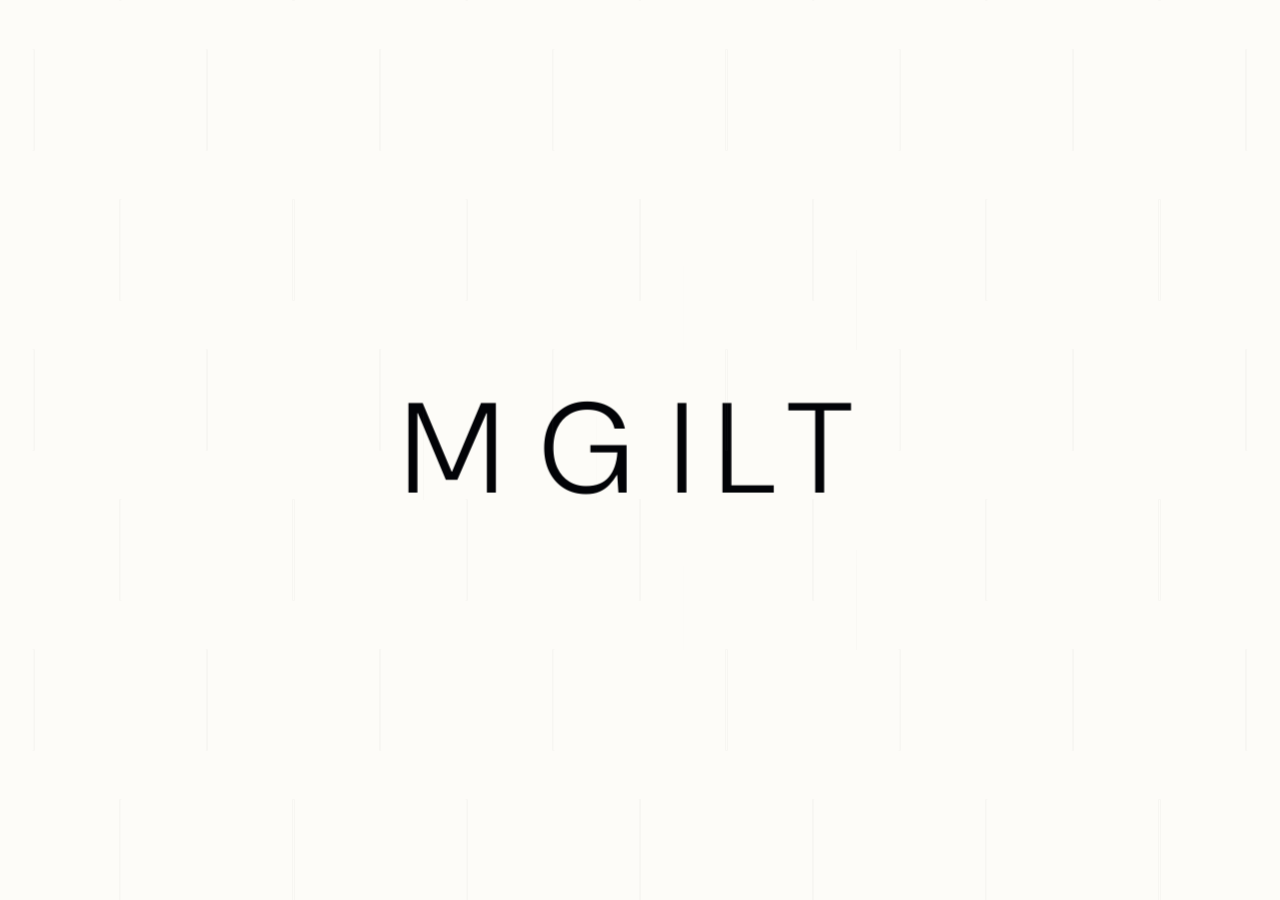
==== index.html @ 0660084d "initial commit" ====
<!DOCTYPE html>
<html lang="zh-CN">
<head>
<meta charset="UTF-8">
<meta name="viewport" content="width=device-width, initial-scale=1.0">
<title>MGILT 麦吉蓝图 — 模块化生态空间</title>
<link rel="preconnect" href="https://fonts.googleapis.com">
<link href="https://fonts.googleapis.com/css2?family=DM+Sans:ital,opsz,wght@0,9..40,300;0,9..40,400;0,9..40,500;1,9..40,300&family=Noto+Sans+SC:wght@300;400;500&family=Playfair+Display:ital,wght@0,400;0,500;1,400&family=JetBrains+Mono:wght@300;400&display=swap" rel="stylesheet">
<script src="js/gsap.min.js"></script>
<script src="js/ScrollTrigger.min.js"></script>
<script type="importmap">
{
  "imports": {
    "three": "https://cdn.jsdelivr.net/npm/three@0.170.0/build/three.module.js",
    "three/addons/": "https://cdn.jsdelivr.net/npm/three@0.170.0/examples/jsm/"
  }
}
</script>
<style>
/* === RESET & VARIABLES === */
*,*::before,*::after{box-sizing:border-box;margin:0;padding:0}
:root{
--black:#0a0a0a;--white:#fafaf8;--sage:#7A9E7E;--sage-light:#e8f0e9;--beige:#BFA27A;--beige-light:#f5f0e8;
--gray-100:#f5f5f3;--gray-200:#e8e8e5;--gray-300:#d1d1cd;--gray-400:#a0a09b;--gray-500:#6b6b66;--gray-600:#3d3d3a;
--font-display:'DM Sans',sans-serif;--font-body:'Noto Sans SC','DM Sans',sans-serif;
--nav-h:64px;--page-pad:clamp(24px,5vw,80px);
--ease-out:cubic-bezier(0.16,1,0.3,1);--ease-in-out:cubic-bezier(0.65,0,0.35,1);
}
html{scroll-behavior:smooth;font-size:16px;overflow-x:hidden}
body{font-family:var(--font-body);font-weight:400;color:var(--black);background:var(--white);line-height:1.6;overflow-x:hidden;-webkit-font-smoothing:antialiased}
a{color:inherit;text-decoration:none}
button{font-family:inherit;cursor:pointer;border:none;background:none}
img{max-width:100%;display:block}
ul{list-style:none}
input,select,textarea{font-family:inherit;font-size:inherit}

/* === UTILITY === */
.container{max-width:1320px;margin:0 auto;padding:0 var(--page-pad)}
.sr-only{position:absolute;width:1px;height:1px;overflow:hidden;clip:rect(0,0,0,0)}

/* === NAVIGATION === */
.nav{position:fixed;top:0;left:0;right:0;height:var(--nav-h);background:rgba(250,250,248,.92);backdrop-filter:blur(20px);-webkit-backdrop-filter:blur(20px);z-index:1000;border-bottom:1px solid rgba(0,0,0,.06);transition:transform .4s var(--ease-out)}
.nav.hidden{transform:translateY(-100%)}
.nav-inner{max-width:1440px;margin:0 auto;padding:0 var(--page-pad);display:flex;align-items:center;justify-content:space-between;height:100%}
.nav-logo{font-family:var(--font-display);font-weight:500;font-size:20px;letter-spacing:3px;cursor:pointer;display:flex;align-items:center;gap:8px}
.nav-logo .dot{width:8px;height:8px;background:var(--sage);clip-path:polygon(50% 0%,100% 25%,100% 75%,50% 100%,0% 75%,0% 25%)}
.nav-links{display:flex;gap:32px;align-items:center}
.nav-links a{font-size:13px;font-weight:400;letter-spacing:.5px;position:relative;padding:4px 0;transition:color .3s}
.nav-links a::after{content:'';position:absolute;bottom:0;left:0;width:0;height:1px;background:var(--black);transition:width .3s var(--ease-out)}
.nav-links a:hover::after,.nav-links a.active::after{width:100%}
.nav-right{display:flex;align-items:center;gap:20px}
.nav-right a{font-size:13px;letter-spacing:.3px}
.nav-cta{font-size:12px!important;padding:8px 20px;border:1px solid var(--black);letter-spacing:1px;transition:all .3s}
.nav-cta:hover{background:var(--black);color:var(--white)}
.nav-icon-btn{background:none;border:none;cursor:pointer;padding:8px;color:var(--black);transition:color .3s;display:flex;align-items:center;justify-content:center}
.nav-icon-btn:hover{color:var(--sage)}
.user-dropdown{position:relative}
.user-dropdown-menu{display:none;position:absolute;top:100%;right:0;background:var(--white);border:1px solid var(--gray-200);min-width:160px;z-index:100;margin-top:4px;box-shadow:0 4px 12px rgba(0,0,0,.1)}
.user-dropdown-menu.show{display:block}
.user-dropdown-menu a{display:block;padding:10px 16px;font-size:13px;color:var(--black);transition:background .2s}
.user-dropdown-menu a:hover{background:var(--gray-100)}
.user-icon-btn{padding:6px!important;border-radius:50%;background:var(--gray-100)}
.user-icon-btn:hover{background:var(--sage);color:var(--white)!important}
.nav-partner{color:var(--sage)!important;font-weight:500!important}
.nav-partner:hover{color:var(--black)!important}
.mobile-toggle{display:none;flex-direction:column;gap:5px;width:24px;cursor:pointer}
.mobile-toggle span{display:block;height:1.5px;background:var(--black);transition:all .3s}
.mobile-menu{display:none;position:fixed;inset:0;top:var(--nav-h);background:var(--white);z-index:999;padding:40px var(--page-pad);flex-direction:column;gap:24px}
.mobile-menu.open{display:flex}
.mobile-menu a{font-size:24px;font-weight:300;font-family:var(--font-display)}

/* === PAGE SYSTEM === */
.page{display:none;min-height:100vh;opacity:0;transition:opacity .5s var(--ease-out)}
.page.active{display:block;opacity:1}
.page-hero{padding-top:calc(var(--nav-h) + 80px);padding-bottom:80px}

/* === BUTTONS === */
.btn{display:inline-flex;align-items:center;gap:8px;font-size:13px;letter-spacing:1.5px;font-weight:400;padding:14px 36px;transition:all .4s var(--ease-out);text-transform:uppercase}
.btn-primary{background:var(--black);color:var(--white);border:1px solid var(--black)}
.btn-primary:hover{background:transparent;color:var(--black)}
.btn-outline{border:1px solid var(--black);color:var(--black)}
.btn-outline:hover{background:var(--black);color:var(--white)}
.btn-sage{background:var(--sage);color:var(--white);border:1px solid var(--sage)}
.btn-sage:hover{background:#5f8563}
.btn-sm{padding:10px 24px;font-size:12px}
.btn-arrow::after{content:'→';transition:transform .3s}
.btn-arrow:hover::after{transform:translateX(4px)}

/* === SECTION TITLES === */
.section-label{font-size:11px;letter-spacing:3px;text-transform:uppercase;color:var(--gray-400);margin-bottom:16px;font-family:var(--font-display)}
.section-title{font-family:var(--font-display);font-size:clamp(28px,4vw,48px);font-weight:300;line-height:1.2;margin-bottom:24px;letter-spacing:-0.5px}
.section-subtitle{font-size:15px;color:var(--gray-500);max-width:560px;line-height:1.8;font-weight:300}

/* === FOOTER === */
.footer{background:var(--black);color:var(--white);padding:80px 0 40px}
.footer-grid{display:grid;grid-template-columns:1.5fr 1fr 1fr 1fr;gap:60px;margin-bottom:60px}
.footer-brand{font-family:var(--font-display);font-size:18px;letter-spacing:3px;margin-bottom:16px}
.footer-desc{font-size:13px;color:var(--gray-400);line-height:1.8;max-width:280px}
.footer h4{font-size:11px;letter-spacing:2px;text-transform:uppercase;margin-bottom:20px;color:var(--gray-400)}
.footer a{font-size:13px;color:var(--gray-300);display:block;padding:4px 0;transition:color .3s}
.footer a:hover{color:var(--white)}
.footer-newsletter{margin-top:16px;display:flex;border-bottom:1px solid var(--gray-600)}
.footer-newsletter input{background:none;border:none;color:var(--white);padding:8px 0;flex:1;font-size:13px;outline:none}
.footer-newsletter input::placeholder{color:var(--gray-500)}
.footer-newsletter button{color:var(--gray-400);font-size:13px;transition:color .3s}
.footer-newsletter button:hover{color:var(--white)}
.footer-bottom{border-top:1px solid rgba(255,255,255,.1);padding-top:24px;display:flex;justify-content:space-between;font-size:12px;color:var(--gray-500)}

/* === RESPONSIVE === */
@media(max-width:900px){
.nav-links{display:none}
.mobile-toggle{display:flex}
.footer-grid{grid-template-columns:1fr 1fr;gap:40px}
}
@media(max-width:600px){
.footer-grid{grid-template-columns:1fr}
}

/* === HOME PAGE === */
/* === NEW HERO SECTION === */
:root {
  --color-moss: #4A5D23;
  --color-off-white: #FDFCF8;
  --hex-size: 100px;
  --hex-w: 173px;
  --hex-h: 200px;
}

.home-hero-new {
  position: fixed;
  inset: 0;
  background: var(--color-off-white);
  overflow: hidden;
  cursor: pointer;
}

/* 背景网格 - 透明六边形格子 */
.home-hero-new .hex-bg {
  position: absolute;
  left: 50%;
  top: 50%;
  transform: translate(-50%, -50%);
  pointer-events: none;
  z-index: 1;
  opacity: 0.03;
}

.home-hero-new .hex-bg-cell {
  position: absolute;
  width: var(--hex-w);
  height: var(--hex-h);
  border: 1px solid #3d3d3a;
  clip-path: polygon(50% 0%, 100% 25%, 100% 75%, 50% 100%, 0% 75%, 0% 25%);
}

/* 六边形集群容器 */
.home-hero-new .hex-layer {
  position: absolute;
  inset: 0;
  z-index: 10;
}

/* 单个六边形 */
.home-hero-new .hex {
  position: absolute;
  width: var(--hex-w);
  height: var(--hex-h);
  clip-path: polygon(50% 0%, 100% 25%, 100% 75%, 50% 100%, 0% 75%, 0% 25%);
  overflow: hidden;
  box-shadow: 0 20px 60px rgba(0,0,0,0.2);
  z-index: 10;
  opacity: 0;
  filter: blur(40px);
  transform: translate(-50%, -50%) scale(1.5);
  transition: all 2.4s cubic-bezier(0.22, 1, 0.36, 1);
}

.home-hero-new .hex.agg {
  opacity: 1;
  filter: blur(0);
  transform: translate(-50%, -50%) scale(1);
}

.home-hero-new .hex img {
  width: 100%;
  height: 100%;
  object-fit: cover;
  filter: grayscale(10%);
}

/* 光扫效果 */
.home-hero-new .hex::after {
  content: "";
  position: absolute;
  inset: 0;
  background: linear-gradient(105deg, transparent 40%, rgba(255,255,255,0.3) 50%, transparent 60%);
  transform: translateX(-200%);
}

.home-hero-new .hex.agg::after {
  transform: translateX(200%);
  transition: transform 1.8s ease 0.5s;
}

.home-hero-new .hex .hborder {
  position: absolute;
  inset: 0;
  clip-path: polygon(50% 0%, 100% 25%, 100% 75%, 50% 100%, 0% 75%, 0% 25%);
  border: 1px solid rgba(255,255,255,0.1);
  pointer-events: none;
}

/* Logo */
.home-hero-new .hero-logo {
  position: absolute;
  left: 50%;
  top: 50%;
  transform: translate(-50%, -50%) scale(0.9);
  z-index: 20;
  display: flex;
  align-items: center;
  justify-content: center;
  mix-blend-mode: difference;
  opacity: 0;
  transition: all 1.5s cubic-bezier(0.22, 1, 0.36, 1);
  pointer-events: none;
}

.home-hero-new .hero-logo.vis {
  opacity: 1;
  transform: translate(-50%, -50%) scale(1);
}

.home-hero-new .hero-logo h1 {
  font-family: var(--font-display);
  font-size: clamp(56px, 10vw, 144px);
  font-weight: 300;
  letter-spacing: 0.2em;
  color: white;
  display: flex;
  align-items: center;
}

.home-hero-new .hero-logo h1 {
  font-family: var(--font-display);
  font-size: clamp(56px, 10vw, 144px);
  font-weight: 300;
  letter-spacing: 0.2em;
  color: white;
  display: flex;
  align-items: center;
}

/* 正常内容 */
.home-hero-new .hero-content {
  position: absolute;
  left: 50%;
  top: 50%;
  transform: translate(-50%, -50%);
  z-index: 20;
  display: flex;
  flex-direction: column;
  align-items: center;
  text-align: center;
  opacity: 0;
  pointer-events: none;
  transition: opacity 1.5s ease 0.5s;
}

.home-hero-new .hero-content.vis {
  opacity: 1;
  pointer-events: auto;
}

.home-hero-new .hero-content .label {
  font-size: 10px;
  letter-spacing: 0.8em;
  text-transform: uppercase;
  color: #a0a09b;
  margin-bottom: 24px;
  font-weight: 300;
}

.home-hero-new .hero-content .title {
  font-family: var(--font-display);
  font-size: clamp(56px, 10vw, 144px);
  font-weight: 300;
  letter-spacing: 0.2em;
  color: #0a0a0a;
  margin-bottom: 32px;
}

.home-hero-new .hero-content .title span {
  color: var(--color-moss);
  opacity: 0.5;
}

.home-hero-new .hero-content .tagline {
  font-size: 14px;
  letter-spacing: 0.4em;
  color: #a0a09b;
  margin-bottom: 48px;
  font-weight: 300;
}

.home-hero-new .hero-content .btns {
  display: flex;
  gap: 24px;
}

.home-hero-new .hero-content .btn {
  padding: 16px 40px;
  font-size: 11px;
  letter-spacing: 0.3em;
  text-transform: uppercase;
  display: flex;
  align-items: center;
  gap: 12px;
  transition: all 0.3s;
}

.home-hero-new .hero-content .btn-pri {
  background: #0a0a0a;
  color: #fafaf8;
}

.home-hero-new .hero-content .btn-pri:hover {
  background: #333;
}

.home-hero-new .hero-content .btn-out {
  border: 1px solid #d1d1cd;
  color: #0a0a0a;
}

.home-hero-new .hero-content .btn-out:hover {
  background: rgba(0,0,0,0.04);
}

.home-hero-new .hero-content .btn svg {
  width: 12px;
  height: 12px;
}

/* 左下角 */
.home-hero-new .edit-l {
  position: fixed;
  left: 48px;
  bottom: 48px;
  z-index: 30;
  opacity: 0;
  transition: opacity 1s ease 0.8s;
  display: flex;
  flex-direction: column;
  gap: 16px;
}

.home-hero-new .edit-l.vis { opacity: 1; }

.home-hero-new .edit-l span {
  font-size: 8px;
  letter-spacing: 0.5em;
  text-transform: uppercase;
  color: #d1d1cd;
  font-weight: 200;
}

/* 右下角 */
.home-hero-new .edit-r {
  position: fixed;
  right: 48px;
  bottom: 48px;
  z-index: 30;
  opacity: 0;
  transition: opacity 1s ease 0.8s;
  display: flex;
  align-items: center;
  gap: 24px;
  rotate: 90deg;
  transform-origin: right center;
  translate: 0 -100%;
}

.home-hero-new .edit-r.vis { opacity: 1; }

.home-hero-new .edit-r span {
  font-size: 8px;
  letter-spacing: 0.6em;
  text-transform: uppercase;
  color: #d1d1cd;
  font-weight: 200;
}

.home-hero-new .edit-r .ln {
  width: 80px;
  height: 1px;
  background: #e8e8e5;
}

/* 顶部导航 */
.home-hero-new .hero-nav {
  position: fixed;
  top: 0;
  left: 0;
  right: 0;
  padding: 32px 48px;
  display: flex;
  justify-content: space-between;
  align-items: center;
  z-index: 100;
  opacity: 0;
  transform: translateY(-20px);
  transition: opacity 1s ease, transform 1s ease;
  pointer-events: none;
}

.home-hero-new .hero-nav.vis {
  opacity: 1;
  transform: translateY(0);
  pointer-events: auto;
}

.home-hero-new .hero-nav .brand {
  display: flex;
  align-items: center;
  gap: 8px;
}

.home-hero-new .hero-nav .brand .dot {
  width: 9px;
  height: 9px;
  background: rgba(74,93,35,0.6);
  clip-path: polygon(50% 0%, 100% 25%, 100% 75%, 50% 100%, 0% 75%, 0% 25%);
}

.home-hero-new .hero-nav .brand span {
  font-family: var(--font-display);
  font-size: 18px;
  letter-spacing: 0.4em;
  color: #3d3d3a;
  font-weight: 300;
}

.home-hero-new .hero-nav .links {
  display: flex;
  gap: 32px;
}

.home-hero-new .hero-nav .links a {
  font-size: 11px;
  letter-spacing: 0.2em;
  color: #a0a09b;
  padding-bottom: 4px;
  border-bottom: 1px solid transparent;
  transition: all 0.3s;
}

.home-hero-new .hero-nav .links a:first-child {
  color: #3d3d3a;
  border-bottom-color: #3d3d3a;
}

.home-hero-new .hero-nav .links a:hover {
  color: var(--color-moss);
}

.home-hero-new .hero-nav .icons {
  display: flex;
  gap: 32px;
}

.home-hero-new .hero-nav .icons svg {
  width: 20px;
  height: 20px;
  color: #a0a09b;
  cursor: pointer;
  transition: color 0.3s;
}

.home-hero-new .hero-nav .icons svg:hover {
  color: #3d3d3a;
}

.home-philosophy{padding:120px 0;background:var(--white)}
.home-philosophy-grid{display:grid;grid-template-columns:repeat(3,1fr);gap:48px;margin-top:64px}
.phil-card{padding:48px 36px;border:1px solid var(--gray-200);transition:all .5s var(--ease-out)}
.phil-card:hover{border-color:var(--sage);background:var(--sage-light)}
.phil-icon{width:48px;height:48px;margin-bottom:24px;display:flex;align-items:center;justify-content:center}
.phil-icon svg{width:32px;height:32px;stroke:var(--sage);fill:none;stroke-width:1.5}
.phil-card h3{font-family:var(--font-display);font-size:18px;font-weight:400;margin-bottom:8px;letter-spacing:.5px}
.phil-card .en{font-size:11px;letter-spacing:2px;color:var(--gray-400);text-transform:uppercase;margin-bottom:16px;font-family:var(--font-display)}
.phil-card p{font-size:14px;color:var(--gray-500);line-height:1.8}

.home-showcase{padding:120px 0;background:var(--gray-100)}
.home-showcase-visual{margin-top:64px;height:clamp(300px,50vw,560px);background:linear-gradient(135deg,var(--sage-light),var(--beige-light));display:flex;align-items:center;justify-content:center;position:relative;overflow:hidden}
.hex-pattern-showcase{display:flex;flex-wrap:wrap;gap:4px;transform:rotate(-5deg) scale(1.2);opacity:.5}
.hex-sm{width:60px;height:52px;clip-path:polygon(50% 0%,100% 25%,100% 75%,50% 100%,0% 75%,0% 25%)}

.home-quote{padding:120px 0;text-align:center}
.home-quote blockquote{font-family:var(--font-display);font-size:clamp(20px,3.5vw,36px);font-weight:300;line-height:1.6;max-width:700px;margin:0 auto;letter-spacing:.5px;color:var(--gray-600)}
.home-quote .quote-line{width:48px;height:1px;background:var(--sage);margin:24px auto 0}

.home-partners{padding:80px 0;border-top:1px solid var(--gray-200)}
.partners-row{display:flex;justify-content:center;align-items:center;gap:clamp(32px,6vw,80px);margin-top:48px;flex-wrap:wrap}
.partner-logo{font-family:var(--font-display);font-size:18px;letter-spacing:3px;color:var(--gray-300);font-weight:300}

/* === SYSTEM PAGE === */
.system-hero{padding:calc(var(--nav-h) + 100px) 0 80px;text-align:center}
.system-steps{padding:80px 0;background:var(--gray-100)}
.steps-grid{display:grid;grid-template-columns:repeat(4,1fr);gap:32px;margin-top:64px}
.step-card{text-align:center;padding:40px 24px}
.step-num{font-family:var(--font-display);font-size:48px;font-weight:300;color:var(--sage);margin-bottom:16px}
.step-card h3{font-size:16px;font-weight:400;margin-bottom:12px}
.step-card p{font-size:13px;color:var(--gray-500);line-height:1.7}
.step-arrow{display:flex;align-items:center;justify-content:center;color:var(--gray-300);font-size:24px;padding-top:40px}

.system-specs{padding:100px 0}
.specs-grid{display:grid;grid-template-columns:repeat(3,1fr);gap:24px;margin-top:64px}
.spec-item{padding:32px;background:var(--gray-100);border-left:3px solid var(--sage)}
.spec-item h4{font-size:13px;letter-spacing:1px;margin-bottom:8px;font-family:var(--font-display)}
.spec-item p{font-size:14px;color:var(--gray-500)}

.system-compare{padding:100px 0;background:var(--gray-100)}
.compare-table{margin-top:64px;width:100%;border-collapse:collapse;font-size:14px}
.compare-table th{text-align:left;padding:16px 24px;font-weight:400;font-size:12px;letter-spacing:1px;text-transform:uppercase;color:var(--gray-400);border-bottom:2px solid var(--gray-300);font-family:var(--font-display)}
.compare-table td{padding:16px 24px;border-bottom:1px solid var(--gray-200)}
.compare-table tr td:last-child{color:var(--sage);font-weight:500}

.system-hex-diagram{padding:100px 0;text-align:center}
.hex-grid-demo{display:flex;flex-wrap:wrap;justify-content:center;gap:6px;margin-top:64px;max-width:600px;margin-left:auto;margin-right:auto}
.hex-demo-cell{width:80px;height:70px;clip-path:polygon(50% 0%,100% 25%,100% 75%,50% 100%,0% 75%,0% 25%);background:var(--sage-light);display:flex;align-items:center;justify-content:center;font-family:var(--font-display);font-size:14px;color:var(--sage);transition:all .3s}
.hex-demo-cell:hover{background:var(--sage);color:var(--white)}

/* === MODULES PAGE === */
.modules-hero{padding:calc(var(--nav-h) + 100px) 0 60px;text-align:center}
.modules-grid{padding:40px 0 100px}
.mod-cards{display:grid;grid-template-columns:repeat(3,1fr);gap:32px}
.mod-card{border:1px solid var(--gray-200);padding:48px 36px;position:relative;overflow:hidden;transition:all .5s var(--ease-out)}
.mod-card:hover{transform:translateY(-4px);box-shadow:0 20px 60px rgba(0,0,0,.06)}
.mod-hex-icon{width:64px;height:56px;clip-path:polygon(50% 0%,100% 25%,100% 75%,50% 100%,0% 75%,0% 25%);margin-bottom:24px;display:flex;align-items:center;justify-content:center;font-family:var(--font-display);font-size:18px;font-weight:500;color:var(--white)}
.mod-card h3{font-family:var(--font-display);font-size:20px;font-weight:400;margin-bottom:4px}
.mod-card .mod-en{font-size:11px;letter-spacing:1.5px;color:var(--gray-400);text-transform:uppercase;margin-bottom:16px;font-family:var(--font-display)}
.mod-card p{font-size:14px;color:var(--gray-500);line-height:1.8;margin-bottom:20px}
.mod-specs{display:flex;gap:16px;flex-wrap:wrap}
.mod-spec-tag{font-size:11px;padding:4px 12px;background:var(--gray-100);color:var(--gray-500);letter-spacing:.5px}

.modules-combo{padding:80px 0;background:var(--gray-100)}
.combo-examples{display:grid;grid-template-columns:repeat(3,1fr);gap:32px;margin-top:48px}
.combo-card{background:var(--white);padding:32px;text-align:center}
.combo-hexes{display:flex;justify-content:center;gap:4px;margin-bottom:16px;flex-wrap:wrap}
.combo-hex{width:40px;height:35px;clip-path:polygon(50% 0%,100% 25%,100% 75%,50% 100%,0% 75%,0% 25%)}
.combo-card h4{font-size:14px;font-weight:400;margin-bottom:8px;font-family:var(--font-display)}
.combo-card p{font-size:13px;color:var(--gray-500)}

/* === EDITOR PAGE === */
.editor-page{padding-top:var(--nav-h);height:100vh;display:flex;flex-direction:column}
.editor-toolbar{display:flex;align-items:center;justify-content:space-between;padding:12px 24px;border-bottom:1px solid var(--gray-200);background:var(--white)}
.editor-toolbar-left{display:flex;gap:8px}
.editor-toolbar-left button{padding:8px 16px;font-size:12px;letter-spacing:.5px;border:1px solid var(--gray-200);background:var(--white);transition:all .3s}
.editor-toolbar-left button:hover{border-color:var(--black);background:var(--gray-100)}
.tool-btn.active{background:var(--sage)!important;color:var(--white)!important;border-color:var(--sage)!important}
.toolbar-dropdown{position:relative;display:inline-block}
.toolbar-dropdown button{padding:8px 16px;font-size:12px;letter-spacing:.5px;border:1px solid var(--gray-200);background:var(--white);transition:all .3s;cursor:pointer}
.dropdown-menu{display:none;position:absolute;top:100%;left:0;background:var(--white);border:1px solid var(--gray-200);min-width:160px;z-index:100;margin-top:4px;box-shadow:0 4px 12px rgba(0,0,0,.1)}
.dropdown-menu.show{display:block}
.dropdown-item{padding:10px 16px;font-size:12px;cursor:pointer;transition:background .2s}
.dropdown-item:hover{background:var(--gray-100)}
.preview-hint{font-size:11px;color:var(--sage);padding:4px 12px;background:var(--sage-light);border-radius:12px;margin-left:8px;font-weight:500}
.editor-toolbar-title{font-family:var(--font-display);font-size:14px;letter-spacing:1px}
.editor-body{display:flex;flex:1;overflow:hidden}
.editor-sidebar{width:220px;border-right:1px solid var(--gray-200);padding:24px;overflow-y:auto;flex-shrink:0}
.editor-sidebar h3{font-size:11px;letter-spacing:2px;text-transform:uppercase;color:var(--gray-400);margin-bottom:16px;font-family:var(--font-display)}
.module-palette{display:flex;flex-direction:column;gap:8px}
.palette-item{display:flex;align-items:center;gap:12px;padding:10px 12px;border:2px solid transparent;cursor:pointer;transition:all .3s;border-radius:2px}
.palette-item:hover{background:var(--gray-100)}
.palette-item.selected{border-color:var(--black);background:var(--gray-100)}
.palette-hex{width:32px;height:28px;clip-path:polygon(50% 0%,100% 25%,100% 75%,50% 100%,0% 75%,0% 25%);flex-shrink:0}
.palette-info{font-size:12px;font-weight:300;position:relative}
.palette-info span{display:block;font-size:10px;color:var(--gray-400);margin-top:2px}
.pal-badge{position:absolute;top:-8px;right:-8px;background:var(--sage);color:white;font-size:10px;font-weight:700;min-width:16px;height:16px;line-height:16px;text-align:center;border-radius:8px;padding:0 4px;display:none}
.pal-badge.show{display:block}
.editor-canvas{flex:1;background:var(--gray-100);position:relative;overflow:hidden;cursor:crosshair}
.editor-canvas svg{width:100%;height:100%}
.editor-stats{width:240px;border-left:1px solid var(--gray-200);padding:24px;overflow-y:auto;flex-shrink:0}
.editor-stats h3{font-size:11px;letter-spacing:2px;text-transform:uppercase;color:var(--gray-400);margin-bottom:16px;font-family:var(--font-display)}
.stat-row{display:flex;justify-content:space-between;padding:12px 0;border-bottom:1px solid var(--gray-100);font-size:13px}
.stat-row .val{font-family:var(--font-display);font-weight:500}
.stat-section{margin-bottom:24px}
.module-counts{margin-top:12px}
.mod-count-row{display:flex;align-items:center;gap:8px;padding:6px 0;font-size:12px}
.mod-count-dot{width:12px;height:12px;border-radius:50%;flex-shrink:0}
.sustainability-bar{margin-top:16px}
.sus-bar-bg{height:6px;background:var(--gray-200);margin-top:8px;position:relative}
.sus-bar-fill{height:100%;background:var(--sage);transition:width .5s var(--ease-out)}
.sus-label{font-size:12px;color:var(--gray-500)}

/* === LOGIN PAGE === */
.login-page{min-height:100vh;display:flex;align-items:center;justify-content:center;padding-top:var(--nav-h);background:var(--gray-100)}
.login-card{background:var(--white);width:100%;max-width:440px;padding:56px 48px;box-shadow:0 2px 40px rgba(0,0,0,.04)}
.login-card .logo{font-family:var(--font-display);font-size:24px;letter-spacing:3px;text-align:center;margin-bottom:8px}
.login-card .logo-sub{text-align:center;font-size:12px;color:var(--gray-400);margin-bottom:40px;letter-spacing:1px}
.login-tabs{display:flex;margin-bottom:32px;border-bottom:1px solid var(--gray-200)}
.login-tab{flex:1;text-align:center;padding:12px;font-size:13px;letter-spacing:1px;cursor:pointer;border-bottom:2px solid transparent;transition:all .3s;color:var(--gray-400)}
.login-tab.active{color:var(--black);border-color:var(--black)}
.form-group{margin-bottom:20px}
.form-group label{display:block;font-size:12px;letter-spacing:.5px;color:var(--gray-500);margin-bottom:8px}
.form-group input,.form-group select{width:100%;padding:12px 16px;border:1px solid var(--gray-200);background:var(--white);font-size:14px;transition:border-color .3s;outline:none}
.form-group input:focus,.form-group select:focus{border-color:var(--black)}
.form-row{display:flex;gap:16px}
.form-row .form-group{flex:1}
.form-check{display:flex;align-items:center;gap:8px;font-size:13px;color:var(--gray-500)}
.form-check input{width:auto}
.form-bottom{display:flex;justify-content:space-between;align-items:center;margin-bottom:24px}
.form-link{font-size:12px;color:var(--sage);cursor:pointer}
.login-form .btn{width:100%;justify-content:center;margin-bottom:24px}
.social-divider{text-align:center;font-size:12px;color:var(--gray-400);margin-bottom:20px;position:relative}
.social-divider::before,.social-divider::after{content:'';position:absolute;top:50%;width:calc(50% - 40px);height:1px;background:var(--gray-200)}
.social-divider::before{left:0}
.social-divider::after{right:0}
.social-btns{display:flex;gap:12px}
.social-btn{flex:1;padding:12px;border:1px solid var(--gray-200);text-align:center;font-size:13px;transition:all .3s;cursor:pointer}
.social-btn:hover{border-color:var(--black)}
.login-form{transition:opacity .3s}
.login-form.hidden{display:none}
.form-group{position:relative}
.form-group input.error,.form-group select.error{border-color:#e53935}
.form-error{color:#e53935;font-size:11px;margin-top:4px;display:block;min-height:16px}
.form-group input.error~.form-error{color:#e53935}
.form-group-password{position:relative}
.password-toggle{position:absolute;right:12px;top:36px;background:none;border:none;cursor:pointer;padding:4px;opacity:.5;transition:opacity .3s}
.password-toggle:hover{opacity:1}
.password-toggle svg{width:20px;height:20px;fill:var(--gray-400)}
.password-strength{margin-top:8px;display:none}
.password-strength.show{display:block}
.strength-bar{height:4px;background:var(--gray-200);border-radius:2px;overflow:hidden}
.strength-fill{height:100%;transition:all .3s;width:0}
.strength-text{font-size:11px;color:var(--gray-400);margin-top:4px;display:block}
.strength-fill.weak{width:33%;background:#e53935}
.strength-fill.medium{width:66%;background:#ff9800}
.strength-fill.strong{width:100%;background:#4caf50}
.strength-fill.weak+.strength-text{color:#e53935}
.strength-fill.medium+.strength-text{color:#ff9800}
.strength-fill.strong+.strength-text{color:#4caf50}
.required{color:#e53935}
.btn{position:relative;overflow:hidden}
.btn-loading{display:flex;align-items:center;justify-content:center;gap:8px}
.spinner{width:16px;height:16px;border:2px solid rgba(255,255,255,.3);border-top-color:#fff;border-radius:50%}
@keyframes spin{to{transform:rotate(360deg)}}
.spinner{animation:spin .8s linear infinite}
.modal-overlay{position:fixed;inset:0;background:rgba(0,0,0,.5);display:none;align-items:center;justify-content:center;z-index:2000;backdrop-filter:blur(4px)}
.modal-overlay.show{display:flex}
.search-content{background:var(--white);border-radius:16px;padding:24px;width:90%;max-width:600px;max-height:80vh;overflow:hidden;display:flex;flex-direction:column}
.search-header{display:flex;align-items:center;gap:12px;border-bottom:1px solid var(--gray-200);padding-bottom:16px;margin-bottom:16px}
.search-header input{flex:1;border:none;outline:none;font-size:16px;background:transparent}
.search-results{flex:1;overflow-y:auto}
.search-hint{color:var(--gray-400);font-size:13px;text-align:center;padding:24px}
.search-item{padding:12px 16px;border-radius:8px;cursor:pointer;transition:background .2s;margin-bottom:4px}
.search-item:hover{background:var(--gray-100)}
.search-item-title{font-weight:500;color:var(--black);margin-bottom:4px}
.search-item-desc{font-size:12px;color:var(--gray-500);display:-webkit-box;-webkit-line-clamp:2;-webkit-box-orient:vertical;overflow:hidden}
.search-item-section{font-size:11px;color:var(--sage);text-transform:uppercase;letter-spacing:1px;margin-bottom:6px}
.modal-content{background:var(--white);padding:40px;max-width:400px;width:90%;position:relative;animation:modalIn .3s ease}
@keyframes modalIn{from{opacity:0;transform:translateY(-20px)}to{opacity:1;transform:translateY(0)}}
.modal-close{position:absolute;top:12px;right:12px;background:none;border:none;font-size:24px;cursor:pointer;color:var(--gray-400);transition:color .3s}
.modal-close:hover{color:var(--black)}
.modal-header{text-align:center;margin-bottom:24px}
.modal-header h3{font-family:var(--font-display);font-weight:400;font-size:20px;margin-bottom:8px}
.modal-header p{font-size:13px;color:var(--gray-400)}
.modal-success{text-align:center}
.success-icon{width:64px;height:64px;background:var(--sage-light);border-radius:50%;display:flex;align-items:center;justify-content:center;margin:0 auto 20px}
.success-icon svg{width:32px;height:32px;fill:var(--sage)}
.toast-container{position:fixed;top:80px;right:20px;z-index:3000;display:flex;flex-direction:column;gap:8px}
.toast{background:var(--white);padding:14px 20px;border-radius:8px;box-shadow:0 4px 20px rgba(0,0,0,.1);display:flex;align-items:center;gap:12px;animation:toastIn .3s ease;min-width:280px}
@keyframes toastIn{from{opacity:0;transform:translateX(100%)}to{opacity:1;transform:translateX(0)}}
.toast.toast-out{animation:toastOut .3s ease forwards}
@keyframes toastOut{to{opacity:0;transform:translateX(100%)}}
.toast-icon{width:24px;height:24px;border-radius:50%;display:flex;align-items:center;justify-content:center;flex-shrink:0}
.toast-icon svg{width:14px;height:14px;fill:#fff}
.toast.success .toast-icon{background:#4caf50}
.toast.error .toast-icon{background:#e53935}
.toast.info .toast-icon{background:#2196f3}
.toast.warning .toast-icon{background:#ff9800}
.toast-message{font-size:14px;color:var(--black)}
.user-dropdown{position:relative}
.user-dropdown-btn{display:flex;align-items:center;gap:8px;background:none;border:none;cursor:pointer;padding:6px 12px;border-radius:20px;transition:background .3s}
.user-dropdown-btn:hover{background:var(--gray-100)}
.user-avatar{width:28px;height:28px;border-radius:50%;background:var(--sage-light);display:flex;align-items:center;justify-content:center;font-family:var(--font-display);color:var(--sage);font-size:12px}
.user-dropdown-btn svg{fill:var(--gray-400)}
.user-dropdown-menu{position:absolute;top:100%;right:0;background:var(--white);min-width:160px;box-shadow:0 4px 20px rgba(0,0,0,.1);border-radius:8px;overflow:hidden;display:none;z-index:1001}
.user-dropdown-menu.show{display:block}
.user-dropdown-menu a{display:block;padding:12px 16px;font-size:13px;color:var(--gray-600);transition:all .3s}
.user-dropdown-menu a:hover{background:var(--gray-100);color:var(--black)}

/* === DASHBOARD PAGE === */
.dash-layout{display:flex;min-height:100vh;padding-top:var(--nav-h)}
.dash-sidebar{width:240px;background:var(--white);border-right:1px solid var(--gray-200);padding:32px 0;flex-shrink:0}
.dash-user{padding:0 24px 24px;border-bottom:1px solid var(--gray-200);margin-bottom:16px}
.dash-avatar{width:48px;height:48px;border-radius:50%;background:var(--sage-light);display:flex;align-items:center;justify-content:center;font-family:var(--font-display);color:var(--sage);font-size:18px;margin-bottom:12px;overflow:hidden}
.dash-avatar img{width:100%;height:100%;object-fit:cover}
.avatar-edit-wrap{width:80px;height:80px;border-radius:50%;margin:0 auto;cursor:pointer;position:relative;overflow:hidden}
.avatar-preview{width:80px;height:80px;border-radius:50%;object-fit:cover;border:2px solid var(--gray-200)}
.avatar-edit-overlay{position:absolute;inset:0;background:rgba(0,0,0,.5);display:flex;flex-direction:column;align-items:center;justify-content:center;opacity:0;transition:opacity .2s;border-radius:50%}
.avatar-edit-wrap:hover .avatar-edit-overlay{opacity:1}
.avatar-edit-overlay span{color:white;font-size:10px;margin-top:4px}
.dash-user h4{font-size:14px;font-weight:400}
.dash-user span{font-size:12px;color:var(--gray-400)}
.dash-nav a{display:flex;align-items:center;gap:12px;padding:12px 24px;font-size:13px;color:var(--gray-500);transition:all .3s;border-left:3px solid transparent}
.dash-nav a:hover,.dash-nav a.active{color:var(--black);background:var(--gray-100);border-left-color:var(--sage)}
.dash-main{flex:1;background:var(--gray-100);padding:32px}
.dash-stats{display:grid;grid-template-columns:repeat(3,1fr);gap:20px;margin-bottom:32px}
.dash-stat{background:var(--white);padding:24px;text-align:center}
.dash-stat .num{font-family:var(--font-display);font-size:32px;font-weight:300;color:var(--sage)}
.dash-stat .label{font-size:12px;color:var(--gray-400);margin-top:4px;letter-spacing:.5px}
.dash-designs{display:grid;grid-template-columns:repeat(auto-fill,minmax(240px,1fr));gap:20px}
.design-card{background:var(--white);overflow:hidden;transition:all .3s;display:flex;flex-direction:column;position:relative}
.design-card:hover{box-shadow:0 8px 30px rgba(0,0,0,.06)}
.design-load-btn{margin:12px 16px 16px;padding:8px 16px;background:var(--black);color:var(--white);border:none;font-size:12px;letter-spacing:1px;cursor:pointer;transition:background .3s}
.design-load-btn:hover{background:var(--sage)}
.design-delete-btn{position:absolute;top:8px;right:8px;width:24px;height:24px;border-radius:50%;background:rgba(0,0,0,.5);color:white;border:none;font-size:16px;cursor:pointer;display:flex;align-items:center;justify-content:center;opacity:0;transition:opacity .2s}
.design-card:hover .design-delete-btn{opacity:1}
.design-delete-btn:hover{background:rgba(200,50,50,.8)}
.design-thumb{height:160px;background:linear-gradient(135deg,var(--sage-light),var(--beige-light));display:flex;align-items:center;justify-content:center;position:relative}
.design-thumb-hexes{display:flex;gap:2px;flex-wrap:wrap;max-width:120px;justify-content:center}
.design-screenshot{width:100%;height:100%;object-fit:cover}
.design-thumb-hex{width:24px;height:21px;clip-path:polygon(50% 0%,100% 25%,100% 75%,50% 100%,0% 75%,0% 25%)}
.design-info{padding:16px}
.design-info h4{font-size:14px;font-weight:400;margin-bottom:4px}
.design-info span{font-size:12px;color:var(--gray-400)}

/* === DEALER DASHBOARD === */
.dealer-kpis{display:grid;grid-template-columns:repeat(4,1fr);gap:20px;margin-bottom:32px}
.kpi-card{background:var(--white);padding:24px}
.kpi-card .kpi-label{font-size:11px;color:var(--gray-400);letter-spacing:1px;text-transform:uppercase;margin-bottom:8px;font-family:var(--font-display)}
.kpi-card .kpi-val{font-family:var(--font-display);font-size:28px;font-weight:300}
.kpi-card .kpi-change{font-size:12px;margin-top:4px}
.kpi-up{color:var(--sage)}
.kpi-down{color:#c45d5d}
.dealer-chart{background:var(--white);padding:32px;margin-bottom:32px}
.chart-bars{display:flex;align-items:flex-end;gap:12px;height:180px;margin-top:24px}
.chart-bar-wrap{flex:1;display:flex;flex-direction:column;align-items:center;gap:8px}
.chart-bar{width:100%;background:var(--sage);border-radius:2px 2px 0 0;transition:height .5s var(--ease-out)}
.chart-bar-label{font-size:10px;color:var(--gray-400)}
.dealer-table{background:var(--white);padding:32px}
.dealer-table table{width:100%;border-collapse:collapse;font-size:13px}
.dealer-table th{text-align:left;padding:12px 16px;font-weight:400;font-size:11px;letter-spacing:1px;text-transform:uppercase;color:var(--gray-400);border-bottom:2px solid var(--gray-200);font-family:var(--font-display)}
.dealer-table td{padding:12px 16px;border-bottom:1px solid var(--gray-100)}
.status-badge{font-size:11px;padding:3px 10px;border-radius:2px}
.status-active{background:var(--sage-light);color:var(--sage)}
.status-pending{background:var(--beige-light);color:var(--beige)}
.status-done{background:var(--gray-100);color:var(--gray-500)}

/* === CASES PAGE - 新样式（灵感展示） */
:root {
  --cases-bg: #FAFAF8;
  --cases-ink: #1A1A1A;
}
.cases-hero{padding:calc(var(--nav-h) + 100px) 0 60px;text-align:center}
.cases-new-filters{display:flex;justify-content:center;gap:48px;margin:0 auto 80px;flex-wrap:wrap}
.cases-new-filters .filter-btn{background:none;border:none;padding:0;font-size:11px;letter-spacing:.25em;text-transform:uppercase;font-weight:400;cursor:pointer;color:var(--gray-400);transition:color .3s;position:relative}
.cases-new-filters .filter-btn::after{content:'';position:absolute;bottom:-4px;left:0;width:0;height:1px;background:var(--cases-ink);transition:width .3s}
.cases-new-filters .filter-btn:hover{color:var(--cases-ink)}
.cases-new-filters .filter-btn.active{color:var(--cases-ink)}
.cases-new-filters .filter-btn.active::after{width:100%}
.cases-flow{width:100%;padding:0 0 20vh;position:relative}
.case-flow-item{position:relative;display:flex;margin-bottom:15vh;width:100%;overflow:hidden}
.case-flow-inner{display:flex;width:100%}
.case-flow-img-wrap{position:relative;width:75%;aspect-ratio:16/9;overflow:hidden;flex-shrink:0}
.case-flow-item.align-right .case-flow-img-wrap{order:1}
.case-flow-item:not(.align-right) .case-flow-img-wrap{order:0}
.case-flow-img-wrap img{width:100%;height:100%;object-fit:cover;filter:grayscale(100%);transition:filter 1s ease}
.case-flow-img-wrap:hover img{filter:grayscale(0%)}
.case-flow-dots{position:absolute;bottom:32px;left:50%;transform:translateX(-50%);display:flex;gap:8px;z-index:10;opacity:0;transition:opacity .3s}
.case-flow-img-wrap:hover .case-flow-dots{opacity:1}
.case-flow-dot{width:4px;height:4px;border-radius:50%;background:rgba(255,255,255,.4);transition:all .3s}
.case-flow-dot.active{background:#fff;width:16px;border-radius:2px}
.case-flow-info{width:25%;display:flex;flex-direction:column;justify-content:center;padding:0 48px;background:rgba(255,255,255,0.72);backdrop-filter:blur(12px);-webkit-backdrop-filter:blur(12px)}
.case-flow-item.align-right .case-flow-info{order:0;padding-left:48px;padding-right:48px}
.case-flow-item:not(.align-right) .case-flow-info{order:1;padding-left:48px;padding-right:48px}
.case-flow-info>div{display:flex;flex-direction:column;gap:0}
.case-flow-meta{display:flex;flex-direction:column;gap:12px;padding-top:32px;border-top:1px solid rgba(26,26,26,.1);width:100%}
.case-flow-meta-row{display:flex;justify-content:space-between;align-items:baseline;padding:0 2px}
.case-flow-meta-label{font-family:'JetBrains Mono',monospace;font-size:9px;letter-spacing:.2em;text-transform:uppercase;opacity:.3}
.case-flow-meta-value{font-size:11px;letter-spacing:.05em;font-weight:500}
.case-flow-view-btn{display:inline-flex;align-items:center;gap:12px;font-size:10px;letter-spacing:.3em;text-transform:uppercase;font-weight:700;background:none;border:none;cursor:pointer;opacity:.3;transition:opacity .3s;padding:0;margin-top:24px}
.case-flow-view-btn:hover{opacity:1}
.case-flow-view-btn svg{transition:transform .3s}
.case-flow-view-btn:hover svg{transform:translateX(4px)}
.case-flow-item.align-right .case-flow-view-btn:hover svg{transform:translateX(-4px)}
.case-flow-img-btn{position:absolute;top:50%;transform:translateY(-50%);z-index:10;background:rgba(255,255,255,.12);border:1px solid rgba(255,255,255,.2);border-radius:50%;width:48px;height:48px;display:flex;align-items:center;justify-content:center;cursor:pointer;opacity:0;transition:opacity .4s,background .3s}
.case-flow-img-wrap:hover .case-flow-img-btn,
.case-flow-img-btn:hover{opacity:1}
.case-flow-img-btn:hover{background:rgba(255,255,255,.22)}
.case-flow-img-btn svg{stroke:#fff;opacity:.75}
.case-flow-img-btn.left{left:32px}
.case-flow-img-btn.right{right:32px}
.cases-mist{position:fixed;inset:0;pointer-events:none;z-index:0;opacity:.15}
.cases-mist::before{content:'';position:absolute;top:0;left:0;width:100%;height:100%;background:linear-gradient(to bottom,rgba(255,255,255,.3),transparent)}

/* 视差滚动动画 */
.case-flow-img-wrap{transform:translateY(0)}

/* === ABOUT PAGE === */
.about-hero{padding:calc(var(--nav-h) + 100px) 0 80px}
.about-hero-split{display:grid;grid-template-columns:1fr 1fr;gap:80px;align-items:center}
.about-hero-visual{height:400px;background:linear-gradient(135deg,var(--sage-light),var(--beige-light));display:flex;align-items:center;justify-content:center}
.about-timeline{padding:100px 0;background:var(--gray-100)}
.timeline{margin-top:64px;position:relative;padding-left:48px}
.timeline::before{content:'';position:absolute;left:18px;top:0;bottom:0;width:1px;background:var(--gray-300)}
.timeline-item{position:relative;margin-bottom:48px;padding-left:32px}
.timeline-item::before{content:'';position:absolute;left:-35px;top:8px;width:10px;height:10px;background:var(--sage);border-radius:50%}
.timeline-year{font-family:var(--font-display);font-size:14px;letter-spacing:2px;color:var(--sage);margin-bottom:8px}
.timeline-item h4{font-size:16px;font-weight:400;margin-bottom:4px}
.timeline-item p{font-size:14px;color:var(--gray-500)}
.about-sustain{padding:100px 0}
.sustain-metrics{display:grid;grid-template-columns:repeat(4,1fr);gap:32px;margin-top:64px}
.sustain-metric{text-align:center}
.sustain-metric .num{font-family:var(--font-display);font-size:48px;font-weight:300;color:var(--sage)}
.sustain-metric .unit{font-size:14px;color:var(--gray-500)}
.sustain-metric .desc{font-size:12px;color:var(--gray-400);margin-top:8px}

/* === PARTNER PAGE === */
.partner-hero{height:100vh;display:flex;align-items:center;justify-content:center;position:relative;overflow:hidden;background:linear-gradient(135deg,var(--black) 0%,#1a1a1a 100%)}
.partner-hero-bg{position:absolute;inset:0;pointer-events:none;overflow:hidden}
.partner-hex-svg{position:absolute;width:150%;height:150%;left:50%;top:50%;transform:translate(-50%,-50%)}
/* 光效层 */
.glow-layer{opacity:0;animation:glowPulse 8s ease-in-out infinite}
.mask-ring{animation:maskExpand 8s ease-out infinite}
@keyframes maskExpand{0%{r:0}100%{r:70vmax}}
@keyframes glowPulse{0%,25%{opacity:0}40%{opacity:1}60%,100%{opacity:0}}
.partner-hero-content{text-align:center;position:relative;z-index:2;padding:0 24px}
.partner-hero h1{font-family:var(--font-display);font-size:clamp(36px,6vw,72px);font-weight:300;letter-spacing:6px;margin-bottom:24px;color:var(--white);line-height:1.2}
.partner-hero h1 span{color:var(--sage)}
.partner-hero-subtitle{font-size:clamp(16px,2vw,22px);font-weight:300;color:var(--gray-400);letter-spacing:2px;max-width:600px;margin:0 auto}
.partner-hero-cta{margin-top:48px}
.partner-scroll-hint{position:absolute;bottom:40px;left:50%;transform:translateX(-50%);color:var(--gray-500);font-size:12px;letter-spacing:2px;animation:float 2s ease-in-out infinite}
@keyframes float{0%,100%{transform:translateX(-50%) translateY(0)}50%{transform:translateX(-50%) translateY(-10px)}}

.partner-opportunity{padding:120px 0;background:var(--white)}
.opportunity-grid{display:grid;grid-template-columns:repeat(3,1fr);gap:40px;margin-top:64px}
.opp-card{padding:40px 32px;text-align:center;border:1px solid var(--gray-200);transition:all .4s var(--ease-out)}
.opp-card:hover{border-color:var(--sage);transform:translateY(-4px)}
.opp-icon{width:64px;height:64px;margin:0 auto 24px;display:flex;align-items:center;justify-content:center}
.opp-icon svg{width:48px;height:48px;stroke:var(--sage);fill:none;stroke-width:1.5}
.opp-card h3{font-family:var(--font-display);font-size:18px;font-weight:400;margin-bottom:12px}
.opp-card p{font-size:14px;color:var(--gray-500);line-height:1.7}
.opp-stat{font-family:var(--font-display);font-size:36px;color:var(--sage);margin-bottom:8px;font-weight:300}

.partner-advantages{padding:120px 0;background:var(--gray-100)}
.adv-grid{display:grid;grid-template-columns:repeat(4,1fr);gap:32px;margin-top:64px}
.adv-card{background:var(--white);padding:40px 28px;text-align:center;transition:all .4s var(--ease-out)}
.adv-card:hover{box-shadow:0 16px 48px rgba(0,0,0,.06)}
.adv-icon{width:56px;height:56px;margin:0 auto 20px;background:var(--sage-light);border-radius:50%;display:flex;align-items:center;justify-content:center}
.adv-icon svg{width:28px;height:28px;stroke:var(--sage);fill:none;stroke-width:1.5}
.adv-card h4{font-family:var(--font-display);font-size:16px;font-weight:400;margin-bottom:8px}
.adv-card p{font-size:13px;color:var(--gray-500);line-height:1.6}

.partner-profit{padding:120px 0;background:var(--white)}
.profit-intro{text-align:center;max-width:700px;margin:0 auto 64px}
.profit-intro h3{font-family:var(--font-display);font-size:28px;font-weight:300;margin-bottom:16px}
.profit-intro p{font-size:16px;color:var(--gray-500);line-height:1.8}
.profit-model{display:grid;grid-template-columns:repeat(3,1fr);gap:32px}
.profit-card{background:var(--gray-100);padding:40px;text-align:center;position:relative;overflow:hidden}
.profit-card::before{content:'';position:absolute;top:0;left:0;right:0;height:4px;background:var(--sage)}
.profit-card h4{font-family:var(--font-display);font-size:20px;font-weight:400;margin-bottom:16px}
.profit-card p{font-size:14px;color:var(--gray-500);line-height:1.7;margin-bottom:20px}
.profit-highlight{font-family:var(--font-display);font-size:24px;color:var(--sage);font-weight:300}
.quote-mark{font-family:var(--font-display);font-size:48px;color:var(--sage-light);line-height:1;margin-bottom:16px}

.partner-support{padding:120px 0;background:var(--black);color:var(--white)}
.partner-support .section-label{color:var(--gray-500)}
.partner-support .section-title{color:var(--white)}
.support-grid{display:grid;grid-template-columns:repeat(4,1fr);gap:40px;margin-top:64px}
.support-card{text-align:center}
.support-icon{width:72px;height:72px;margin:0 auto 24px;background:rgba(122,158,126,.15);border:1px solid rgba(122,158,126,.3);border-radius:50%;display:flex;align-items:center;justify-content:center}
.support-icon svg{width:32px;height:32px;stroke:var(--sage);fill:none;stroke-width:1.5}
.support-card h4{font-family:var(--font-display);font-size:16px;font-weight:400;margin-bottom:8px}
.support-card p{font-size:13px;color:var(--gray-500);line-height:1.6}

.partner-cta{padding:120px 0;background:linear-gradient(180deg,var(--black) 0%,var(--sage) 100%);text-align:center;color:var(--white)}
.partner-cta h2{font-family:var(--font-display);font-size:clamp(28px,4vw,48px);font-weight:300;margin-bottom:24px;letter-spacing:2px}
.partner-cta p{font-size:16px;color:rgba(255,255,255,.7);max-width:500px;margin:0 auto 40px;line-height:1.8}
.partner-cta .btn{background:var(--white);color:var(--black);border-color:var(--white);font-size:14px;padding:16px 48px}
.partner-cta .btn:hover{background:transparent;color:var(--white)}
.partner-cta-note{font-size:13px;color:rgba(255,255,255,.5);margin-top:24px}

/* === CONTACT PAGE === */
.contact-page{padding:calc(var(--nav-h) + 80px) 0 100px}
.contact-split{display:grid;grid-template-columns:1fr 1fr;gap:80px}
.contact-form .form-group textarea{width:100%;padding:12px 16px;border:1px solid var(--gray-200);background:var(--white);font-size:14px;resize:vertical;min-height:120px;outline:none;transition:border-color .3s}
.contact-form .form-group textarea:focus{border-color:var(--black)}
.contact-info-block{margin-bottom:32px}
.contact-info-block h4{font-size:12px;letter-spacing:1.5px;text-transform:uppercase;color:var(--gray-400);margin-bottom:12px;font-family:var(--font-display)}
.contact-info-block p{font-size:14px;color:var(--gray-500);line-height:1.8}

/* === ANIMATIONS === */
.reveal{opacity:0;transform:translateY(30px);transition:all .8s var(--ease-out)}
.reveal.visible{opacity:1;transform:translateY(0)}
.reveal-delay-1{transition-delay:.1s}
.reveal-delay-2{transition-delay:.2s}
.reveal-delay-3{transition-delay:.3s}
.reveal-delay-4{transition-delay:.4s}

/* === RESPONSIVE ADDITIONS === */
@media(max-width:900px){
.home-philosophy-grid,.steps-grid{grid-template-columns:1fr}
.mod-cards{grid-template-columns:1fr}
.about-hero-split{grid-template-columns:1fr}
.contact-split{grid-template-columns:1fr}
.combo-examples{grid-template-columns:1fr}
.dealer-kpis{grid-template-columns:repeat(2,1fr)}
.cases-grid{columns:1}
.sustain-metrics{grid-template-columns:repeat(2,1fr)}
.editor-sidebar,.editor-stats{display:none}
.dash-sidebar{display:none}
.specs-grid{grid-template-columns:1fr}
.step-arrow{display:none}
.opportunity-grid,.adv-grid,.profit-model,.support-grid{grid-template-columns:1fr}
/* 空间灵感新样式响应式 */
.case-flow-inner{flex-direction:column!important;height:auto!important}
.case-flow-img-wrap{width:100%!important;aspect-ratio:16/9!important}
.case-flow-info{width:100%!important;padding:32px 24px!important;text-align:left!important;order:1!important}
.case-flow-item.align-right .case-flow-img-wrap{order:1!important}
.case-flow-item.align-right .case-flow-info{order:0!important;padding:32px 24px!important}
}
@media(max-width:600px){
.dealer-kpis{grid-template-columns:1fr}
.sustain-metrics{grid-template-columns:1fr}
.dash-stats{grid-template-columns:1fr}
.cases-new-filters{gap:8px}
.cases-new-filters .filter-btn{padding:6px 16px;font-size:11px}
}
</style>
</head>
<body>

<!-- NAVIGATION -->
<nav class="nav" id="mainNav">
<div class="nav-inner">
  <div class="nav-logo" onclick="navigateTo('home')"><span class="dot"></span>MGILT</div>
  <div class="nav-links">
    <a href="#home" data-page="home">首页</a>
    <a href="#system" data-page="system">模块系统</a>
    <a href="#cases" data-page="cases">空间灵感</a>
    <a href="#editor" data-page="editor">设计你的MGILT</a>
    <a href="#about" data-page="about">关于MGILT</a>
    <a href="#partner" data-page="partner" class="nav-partner">合作伙伴</a>
  </div>
  <div class="nav-right">
    <button class="nav-icon-btn" onclick="showSearch()" title="搜索">
      <svg viewBox="0 0 24 24" width="20" height="20"><path fill="currentColor" d="M15.5 14h-.79l-.28-.27A6.471 6.471 0 0 0 16 9.5 6.5 6.5 0 1 0 9.5 16c1.61 0 3.09-.59 4.23-1.57l.27.28v.79l5 4.99L20.49 19l-4.99-5zm-6 0C7.01 14 5 11.99 5 9.5S7.01 5 9.5 5 14 7.01 14 9.5 11.99 14 9.5 14z"/></svg>
    </button>
    <div id="navLoginContainer" style="display:none">
      <a href="#login" data-page="login" id="navLogin" onclick="return !isLoggedIn()">登录</a>
    </div>
    <div class="user-dropdown" id="userDropdown" style="display:none">
      <button class="nav-icon-btn user-icon-btn" id="userIconBtn" onclick="handleUserIconClick()" title="用户">
        <svg viewBox="0 0 24 24" width="20" height="20"><path fill="currentColor" d="M12 12c2.21 0 4-1.79 4-4s-1.79-4-4-4-4 1.79-4 4 1.79 4 4 4zm0 2c-2.67 0-8 1.34-8 4v2h16v-2c0-2.66-5.33-4-8-4z"/></svg>
      </button>
      <div class="user-dropdown-menu" id="userDropdownMenu">
        <a href="#dashboard" data-page="dashboard" onclick="navigateTo('dashboard')">我的设计</a>
        <a href="#dealer" data-page="dealer" id="navDealer" style="display:none">经销商中心</a>
        <a href="#" onclick="doLogout()">退出登录</a>
      </div>
    </div>
  </div>
  <div class="mobile-toggle" onclick="toggleMobile()"><span></span><span></span><span></span></div>
</div>
</nav>
<div class="mobile-menu" id="mobileMenu">
  <a href="#home" onclick="navMobile('home')">首页 Home</a>
  <a href="#system" onclick="navMobile('system')">模块系统 System</a>
  <a href="#cases" onclick="navMobile('cases')">空间灵感 Cases</a>
  <a href="#editor" onclick="navMobile('editor')">设计你的MGILT Editor</a>
  <a href="#about" onclick="navMobile('about')">关于MGILT About</a>
  <a href="#partner" onclick="navMobile('partner')">合作伙伴 Partner</a>
  <a href="#login" onclick="navMobile('login')" id="mobileNavLogin">登录 Login</a>
  <a href="#dashboard" onclick="navMobile('dashboard')" id="mobileNavDashboard" style="display:none">我的设计</a>
  <a href="#" onclick="doLogout();navMobile('home')" id="mobileNavLogout" style="display:none">退出登录</a>
</div>

<!-- PAGE: HOME -->
<section class="page active" id="page-home">
  <div class="home-hero-new" id="heroSection">

    <!-- 背景网格 -->
    <div class="hex-bg" id="hexBg"></div>

    <!-- 顶部导航 -->
    <nav class="hero-nav" id="heroNav">
      <div class="brand">
        <div class="dot"></div>
        <span>MGILT</span>
      </div>
      <div class="links">
        <a href="#home" onclick="navigateTo('home')">首页</a>
        <a href="#system" onclick="navigateTo('system')">模块系统</a>
        <a href="#cases" onclick="navigateTo('cases')">空间灵感</a>
        <a href="#editor" onclick="navigateTo('editor')">设计你的MGILT</a>
        <a href="#about" onclick="navigateTo('about')">关于MGILT</a>
        <a href="#partner" onclick="navigateTo('partner')">合作伙伴</a>
      </div>
      <div class="icons">
        <svg viewBox="0 0 24 24" fill="none" stroke="currentColor" stroke-width="1.5">
          <circle cx="11" cy="11" r="8"/><path d="m21 21-4.35-4.35"/>
        </svg>
        <svg viewBox="0 0 24 24" fill="none" stroke="currentColor" stroke-width="1.5">
          <path d="M20 21v-2a4 4 0 0 0-4-4H8a4 4 0 0 0-4 4v2"/><circle cx="12" cy="7" r="4"/>
        </svg>
      </div>
    </nav>

    <!-- 六边形集群 -->
    <div class="hex-layer" id="hexLayer"></div>

    <!-- Logo 动画 -->
    <div class="hero-logo" id="heroLogo">
      <h1>M<span style="margin: 0 0.1em">G</span>ILT</h1>
    </div>

    <!-- 正常内容 -->
    <div class="hero-content" id="heroContent">
      <div class="label">HEX MODULAR SYSTEM</div>
      <div class="title">M<span>G</span>ILT</div>
      <div class="tagline">模块化生态空间 · 自由构建未来</div>
      <div class="btns">
        <a href="#system" class="btn btn-pri" onclick="navigateTo('system')">
          探索系统
          <svg viewBox="0 0 24 24" fill="none" stroke="currentColor" stroke-width="2"><path d="M5 12h14M12 5l7 7-7 7"/></svg>
        </a>
        <a href="#editor" class="btn btn-out" onclick="navigateTo('editor')">
          开始设计
          <svg viewBox="0 0 24 24" fill="none" stroke="currentColor" stroke-width="2"><path d="M5 12h14M12 5l7 7-7 7"/></svg>
        </a>
      </div>
    </div>

    <!-- 左下角 -->
    <div class="edit-l" id="editL">
      <span>© 2026 MGILT</span>
      <span id="imgCtr"></span>
    </div>

    <!-- 右下角 -->
    <div class="edit-r" id="editR">
      <span>Modular Flexibility</span>
      <div class="ln"></div>
    </div>

  </div>
</section>

<!-- PAGE: SYSTEM -->
<section class="page" id="page-system">
  <!-- Hero 区域 -->
  <div style="padding-top:164px;padding-bottom:60px;text-align:center;max-width:1320px;margin:0 auto;padding-left:var(--page-pad);padding-right:var(--page-pad)">
    <div style="font-size:11px;letter-spacing:3px;text-transform:uppercase;color:#a0a09b;margin-bottom:16px;font-weight:300">The System</div>
    <h1 style="font-size:clamp(28px,4vw,48px);font-weight:300;line-height:1.2;letter-spacing:-0.5px;color:#1A1A1A;margin-bottom:24px">六边形模块化系统</h1>
    <div style="max-width:560px;margin:0 auto">
      <p style="font-size:15px;color:#6b6b66;line-height:1.8;font-weight:300">以六边形为基础单元，通过标准化接口实现自由拼接。<br>从单一模块到完整生态空间，四步即可完成。</p>
    </div>
  </div>

  <!-- 对比表格 -->
  <div style="max-width:1320px;margin:0 auto;padding:0 var(--page-pad) 100px">
    <div style="margin-bottom:80px;text-align:center">
      <div style="font-size:11px;letter-spacing:3px;text-transform:uppercase;color:#a0a09b;margin-bottom:16px;font-weight:300">Comparison</div>
      <h2 style="font-size:clamp(28px,4vw,48px);font-weight:300;line-height:1.2;letter-spacing:-0.5px;color:#1A1A1A">传统搭建 vs MGILT</h2>
    </div>
    <div style="border-top:1px solid #e5e5e5">
      <div style="display:grid;grid-template-columns:1fr 1fr 1fr;padding:32px 0;border-bottom:1px solid #e5e5e5;align-items:center">
        <span style="font-size:11px;color:#999;letter-spacing:2px;text-transform:uppercase">对比维度</span>
        <span style="font-size:13px;color:#666">传统建造</span>
        <span style="font-size:16px;font-weight:500;text-align:right;letter-spacing:-0.5px">MGILT 模块化</span>
      </div>
      <div style="display:grid;grid-template-columns:1fr 1fr 1fr;padding:32px 0;border-bottom:1px solid #e5e5e5;align-items:center">
        <span style="font-size:11px;color:#999;letter-spacing:2px;text-transform:uppercase">建造周期</span>
        <span style="font-size:13px;color:#666">6-18 个月</span>
        <span style="font-size:16px;font-weight:500;text-align:right;letter-spacing:-0.5px;color:#7A9E7E">2-4 周</span>
      </div>
      <div style="display:grid;grid-template-columns:1fr 1fr 1fr;padding:32px 0;border-bottom:1px solid #e5e5e5;align-items:center">
        <span style="font-size:11px;color:#999;letter-spacing:2px;text-transform:uppercase">施工人数</span>
        <span style="font-size:13px;color:#666">8-12 人</span>
        <span style="font-size:16px;font-weight:500;text-align:right;letter-spacing:-0.5px;color:#7A9E7E">2-3 人</span>
      </div>
      <div style="display:grid;grid-template-columns:1fr 1fr 1fr;padding:32px 0;border-bottom:1px solid #e5e5e5;align-items:center">
        <span style="font-size:11px;color:#999;letter-spacing:2px;text-transform:uppercase">材料损耗</span>
        <span style="font-size:13px;color:#666">15-25%</span>
        <span style="font-size:16px;font-weight:500;text-align:right;letter-spacing:-0.5px;color:#7A9E7E">&lt; 3%</span>
      </div>
      <div style="display:grid;grid-template-columns:1fr 1fr 1fr;padding:32px 0;border-bottom:1px solid #e5e5e5;align-items:center">
        <span style="font-size:11px;color:#999;letter-spacing:2px;text-transform:uppercase">后期维护</span>
        <span style="font-size:13px;color:#666">复杂且高昂</span>
        <span style="font-size:16px;font-weight:500;text-align:right;letter-spacing:-0.5px;color:#7A9E7E">模块化快速替换</span>
      </div>
    </div>
  </div>

  <!-- 六大核心模块 -->
  <div style="position:relative;padding:100px 0;overflow:hidden;background:#fafaf8">
    <!-- 六边形点状背景 -->
    <div style="position:absolute;inset:0;pointer-events:none;opacity:0.05;background-image:radial-gradient(#1A1A1A 1px, transparent 1px),radial-gradient(#1A1A1A 1px, transparent 1px);background-size:60px 60px;background-position:0 0,30px 30px"></div>
    <div style="max-width:1320px;margin:0 auto;padding:0 var(--page-pad);position:relative;z-index:1">
      <div style="margin-bottom:80px;text-align:center">
        <div style="font-size:11px;letter-spacing:3px;text-transform:uppercase;color:#a0a09b;margin-bottom:16px;font-weight:300">Core Units</div>
        <h2 style="font-size:clamp(28px,4vw,48px);font-weight:300;line-height:1.2;letter-spacing:-0.5px;color:#1A1A1A">六大核心模块</h2>
      </div>
      <div id="modulesGrid" style="display:grid;grid-template-columns:repeat(3,1fr);gap:48px">
        <!-- 模块卡片由 JS 生成 -->
      </div>
    </div>
  </div>

  <!-- 四步构建 -->
  <div style="padding:100px 0;background:#fff">
    <div style="max-width:1320px;margin:0 auto;padding:0 var(--page-pad)">
      <div style="margin-bottom:80px;text-align:center">
        <div style="font-size:11px;letter-spacing:3px;text-transform:uppercase;color:#a0a09b;margin-bottom:16px;font-weight:300">Process</div>
        <h2 style="font-size:clamp(28px,4vw,48px);font-weight:300;line-height:1.2;letter-spacing:-0.5px;color:#1A1A1A">四步构建你的空间</h2>
      </div>
      <div style="display:flex;gap:80px;align-items:stretch">
        <div id="stepsList" style="flex:0 0 30%;display:flex;flex-direction:column">
          <!-- 步骤列表由 JS 生成 -->
        </div>
        <div id="stepsImage" style="flex:1;min-height:400px;background:#f5f5f3;border-radius:4px;overflow:hidden;position:relative">
          <!-- 步骤图片由 JS 生成 -->
        </div>
      </div>
    </div>
  </div>

  <!-- 技术规格 -->
  <div style="padding:100px 0;background:#1A1A1A;color:#fff">
    <div style="max-width:1320px;margin:0 auto;padding:0 var(--page-pad)">
      <div style="margin-bottom:80px;text-align:center">
        <div style="font-size:11px;letter-spacing:3px;text-transform:uppercase;color:rgba(255,255,255,0.4);margin-bottom:16px;font-weight:300">Specifications</div>
        <h2 style="font-size:clamp(28px,4vw,48px);font-weight:300;line-height:1.2;letter-spacing:-0.5px;color:#fff">技术规格</h2>
      </div>
      <div style="display:grid;grid-template-columns:repeat(3,1fr);gap:80px;margin-bottom:80px;text-align:center">
        <div>
          <h4 style="font-size:11px;font-weight:500;letter-spacing:3px;text-transform:uppercase;color:rgba(255,255,255,0.4);margin-bottom:40px;text-align:center">材料结构</h4>
          <ul style="list-style:none;padding:0;margin:0;text-align:center">
            <li style="font-size:13px;color:rgba(255,255,255,0.6);margin-bottom:20px;display:flex;align-items:center;justify-content:center;gap:16px"><span style="width:3px;height:3px;background:rgba(255,255,255,0.2);border-radius:50%;flex-shrink:0;display:none"></span>航空级铝合金框架</li>
            <li style="font-size:13px;color:rgba(255,255,255,0.6);margin-bottom:20px;display:flex;align-items:center;justify-content:center;gap:16px"><span style="width:3px;height:3px;background:rgba(255,255,255,0.2);border-radius:50%;flex-shrink:0;display:none"></span>高强度耐候复合板材</li>
            <li style="font-size:13px;color:rgba(255,255,255,0.6);margin-bottom:20px;display:flex;align-items:center;justify-content:center;gap:16px"><span style="width:3px;height:3px;background:rgba(255,255,255,0.2);border-radius:50%;flex-shrink:0;display:none"></span>模块化快接电路系统</li>
            <li style="font-size:13px;color:rgba(255,255,255,0.6);display:flex;align-items:center;justify-content:center;gap:16px"><span style="width:3px;height:3px;background:rgba(255,255,255,0.2);border-radius:50%;flex-shrink:0;display:none"></span>隐形排水导流结构</li>
          </ul>
        </div>
        <div>
          <h4 style="font-size:11px;font-weight:500;letter-spacing:3px;text-transform:uppercase;color:rgba(255,255,255,0.4);margin-bottom:40px;text-align:center">性能参数</h4>
          <ul style="list-style:none;padding:0;margin:0;text-align:center">
            <li style="font-size:13px;color:rgba(255,255,255,0.6);margin-bottom:20px;display:flex;align-items:center;justify-content:center;gap:16px"><span style="width:3px;height:3px;background:rgba(255,255,255,0.2);border-radius:50%;flex-shrink:0;display:none"></span>抗风等级：12级</li>
            <li style="font-size:13px;color:rgba(255,255,255,0.6);margin-bottom:20px;display:flex;align-items:center;justify-content:center;gap:16px"><span style="width:3px;height:3px;background:rgba(255,255,255,0.2);border-radius:50%;flex-shrink:0;display:none"></span>承重能力：500kg/㎡</li>
            <li style="font-size:13px;color:rgba(255,255,255,0.6);margin-bottom:20px;display:flex;align-items:center;justify-content:center;gap:16px"><span style="width:3px;height:3px;background:rgba(255,255,255,0.2);border-radius:50%;flex-shrink:0;display:none"></span>耐腐蚀年限：25年+</li>
            <li style="font-size:13px;color:rgba(255,255,255,0.6);display:flex;align-items:center;justify-content:center;gap:16px"><span style="width:3px;height:3px;background:rgba(255,255,255,0.2);border-radius:50%;flex-shrink:0;display:none"></span>工作温度：-40℃ 至 80℃</li>
          </ul>
        </div>
        <div>
          <h4 style="font-size:11px;font-weight:500;letter-spacing:3px;text-transform:uppercase;color:rgba(255,255,255,0.4);margin-bottom:40px;text-align:center">智能集成</h4>
          <ul style="list-style:none;padding:0;margin:0;text-align:center">
            <li style="font-size:13px;color:rgba(255,255,255,0.6);margin-bottom:20px;display:flex;align-items:center;justify-content:center;gap:16px"><span style="width:3px;height:3px;background:rgba(255,255,255,0.2);border-radius:50%;flex-shrink:0;display:none"></span>自动灌溉感应系统</li>
            <li style="font-size:13px;color:rgba(255,255,255,0.6);margin-bottom:20px;display:flex;align-items:center;justify-content:center;gap:16px"><span style="width:3px;height:3px;background:rgba(255,255,255,0.2);border-radius:50%;flex-shrink:0;display:none"></span>App远程环境监控</li>
            <li style="font-size:13px;color:rgba(255,255,255,0.6);margin-bottom:20px;display:flex;align-items:center;justify-content:center;gap:16px"><span style="width:3px;height:3px;background:rgba(255,255,255,0.2);border-radius:50%;flex-shrink:0;display:none"></span>太阳能自供电模块</li>
            <li style="font-size:13px;color:rgba(255,255,255,0.6);display:flex;align-items:center;justify-content:center;gap:16px"><span style="width:3px;height:3px;background:rgba(255,255,255,0.2);border-radius:50%;flex-shrink:0;display:none"></span>智能灯光场景联动</li>
          </ul>
        </div>
      </div>
    </div>
  </div>
  <!-- 六边形动画区域 - 延伸到页面左右边缘 -->
  <div id="hexGridContainer" style="width:100vw;height:400px;position:relative;overflow:hidden;background:#1A1A1A">
    <svg id="hexGridSvg" style="position:absolute;top:0;left:0;width:100%;height:100%"></svg>
    <div style="position:absolute;inset:0;display:flex;flex-direction:column;align-items:center;justify-content:center;pointer-events:none">
      <span style="font-size:9px;letter-spacing:5px;text-transform:uppercase;color:rgba(255,255,255,0.3);margin-bottom:24px;font-weight:300">Infinite Possibilities</span>
      <h3 style="font-size:24px;font-weight:300;letter-spacing:2px;color:rgba(255,255,255,0.9)">无限可能的搭接</h3>
    </div>
  </div>

  <script>
  // 模块系统页面 JS
  (function(){
    const modules = [
      { name: 'M-V4-PT-0-S 踏面', params: 'H: 50mm / L: 490mm', imgs: ['images/module-pt-0-s-tamian.png'] },
      { name: 'M-V4-BN-2-S 低坐凳', params: 'H: 280mm / L: 490mm', imgs: ['images/module-bn-2-s-zuodeng.jpg'] },
      { name: 'M-V4-BN-4-S 高坐凳', params: 'H: 480mm / L: 490mm', imgs: ['images/module-bn-4-s-gaozuodeng.jpg'] },
      { name: 'M-V4-PL-3-S 低种植', params: 'H: 380mm / L: 490mm', imgs: ['images/module-pl-3-s-dizhognzhi-1.jpg', 'images/module-pl-3-s-dizhognzhi-2.jpg'] },
      { name: 'M-V4-PL-5-S 高种植', params: 'H: 580mm / L: 490mm', imgs: ['images/module-pl-5-s-gaozhongzhi-1.jpg', 'images/module-pl-5-s-gaozhongzhi-2.jpg'] },
      { name: 'M-V4-TB-7-S 桌台', params: 'H: 780mm / L: 490mm', imgs: ['images/module-tb-7-s-zhuotai.jpg'] }
    ];

    const steps = [
      { id: '01', title: '选择模块', desc: '从6种基础模块中选择所需功能单元，每种模块对应不同空间需求。', img: 'https://picsum.photos/seed/step-iso1/1200/800' },
      { id: '02', title: '自由拼接', desc: '通过标准六边形接口，将模块按需组合，创建个性化空间布局。', img: 'https://picsum.photos/seed/step-iso2/1200/800' },
      { id: '03', title: '场景成型', desc: '组合完成后即形成完整的功能场景，涵盖居住、社交、生态等维度。', img: 'https://picsum.photos/seed/step-iso3/1200/800' },
      { id: '04', title: '持续进化', desc: '随时增减模块，空间随需求变化而进化，真正实现可持续使用。', img: 'https://picsum.photos/seed/step-iso4/1200/800' }
    ];

    let activeStep = 0;
    let hoveredModule = null;
    let moduleIntervals = {};

    // 渲染模块卡片
    function renderModules() {
      const grid = document.getElementById('modulesGrid');
      if (!grid) return;
      grid.innerHTML = modules.map((m, i) => `
        <div class="mod-card-v2" data-index="${i}" style="text-align:center;cursor:crosshair;opacity:0.7;transform:scale(0.9);transition:all 0.8s cubic-bezier(0.16,1,0.3,1)">
          <div class="mod-card-img" style="aspect-ratio:1;margin-bottom:32px;position:relative;overflow:hidden;border-radius:16px;background:#fff;display:flex;align-items:center;justify-content:center;padding:40px;box-shadow:0 4px 20px rgba(0,0,0,0.04);transition:box-shadow 0.7s">
            ${m.imgs.map((img, idx) => `
              <img src="${img}" alt="${m.name}" style="width:100%;height:100%;object-contain;position:absolute;opacity:${idx === 0 ? 1 : 0};transition:opacity 1.2s ease-in-out;mix-blend-mode:multiply" data-img-index="${idx}" referrerPolicy="no-referrer" onerror="this.style.display='none'" />
            `).join('')}
          </div>
          <h3 style="font-size:18px;font-weight:400;color:#1A1A1A;margin-bottom:8px;letter-spacing:-0.3px">${m.name}</h3>
          <p style="font-size:9px;color:#999;letter-spacing:2px;text-transform:uppercase;margin-bottom:12px;font-weight:300">${m.params}</p>
        </div>
      `).join('');

      // 默认启动多图自动切换
      modules.forEach((m, i) => {
        if (m.imgs && m.imgs.length > 1) {
          startImageCycle(i);
        }
      });

      // 绑定悬停事件
      grid.querySelectorAll('.mod-card-v2').forEach(card => {
        const idx = parseInt(card.dataset.index);
        card.addEventListener('mouseenter', () => {
          hoveredModule = idx;
          updateModuleStates();
        });
        card.addEventListener('mouseleave', () => {
          hoveredModule = null;
          updateModuleStates();
        });
      });
    }

    function updateModuleStates() {
      const grid = document.getElementById('modulesGrid');
      if (!grid) return;
      grid.querySelectorAll('.mod-card-v2').forEach((card, i) => {
        if (hoveredModule === null) {
          card.style.opacity = '0.7';
          card.style.transform = 'scale(0.9)';
          card.style.zIndex = '10';
        } else if (hoveredModule === i) {
          card.style.opacity = '1';
          card.style.transform = 'scale(1.1)';
          card.style.zIndex = '20';
          card.querySelector('.mod-card-img').style.boxShadow = '0 20px 50px rgba(0,0,0,0.1)';
        } else {
          card.style.opacity = '0.4';
          card.style.transform = 'scale(0.9)';
          card.style.zIndex = '10';
          card.querySelector('.mod-card-img').style.boxShadow = '0 4px 20px rgba(0,0,0,0.04)';
        }
      });
    }

    function startImageCycle(idx) {
      const m = modules[idx];
      if (!m.imgs || m.imgs.length <= 1) return;
      stopImageCycle(idx);
      let currentIdx = 0;
      moduleIntervals[idx] = setInterval(() => {
        const card = document.querySelector(`.mod-card-v2[data-index="${idx}"]`);
        if (!card) return;
        const imgs = card.querySelectorAll('img');
        imgs.forEach((img, i) => {
          img.style.opacity = i === currentIdx ? '1' : '0';
        });
        currentIdx = (currentIdx + 1) % m.imgs.length;
      }, 2500);
    }

    function stopImageCycle(idx) {
      if (moduleIntervals[idx]) {
        clearInterval(moduleIntervals[idx]);
        delete moduleIntervals[idx];
      }
    }

    // 渲染步骤
    function renderSteps() {
      const list = document.getElementById('stepsList');
      const image = document.getElementById('stepsImage');
      if (!list || !image) return;

      list.innerHTML = steps.map((s, i) => `
        <div class="step-item" data-index="${i}" style="padding:32px;border-left:2px solid transparent;transition:all 0.5s;opacity:${i === 0 ? '1' : '0.3'};background:${i === 0 ? '#fafaf8' : 'transparent'};flex:1;display:flex;flex-direction:column;justify-content:center">
          <div style="display:flex;align-items:center;gap:24px;margin-bottom:16px">
            <span style="font-size:24px;font-weight:300;font-family:'JetBrains Mono',monospace">${s.id}</span>
            <h3 style="font-size:16px;font-weight:400;letter-spacing:-0.3px">${s.title}</h3>
          </div>
          <p style="font-size:12px;color:#666;line-height:1.7">${s.desc}</p>
        </div>
      `).join('');

      image.innerHTML = `
        <img src="${steps[0].img}" alt="${steps[0].title}" style="width:100%;height:100%;object-fit:cover;opacity:1;transition:opacity 0.6s" id="stepImage" referrerPolicy="no-referrer" />
        <div style="position:absolute;bottom:32px;right:32px;display:flex;gap:8px">
          ${steps.map((_, i) => `<div class="step-dot" data-index="${i}" style="width:${i === 0 ? '32' : '8'}px;height:4px;background:${i === 0 ? '#1A1A1A' : '#d1d1d1'};transition:all 0.5s"></div>`).join('')}
        </div>
      `;

      list.querySelectorAll('.step-item').forEach(item => {
        item.addEventListener('click', () => {
          const idx = parseInt(item.dataset.index);
          setActiveStep(idx);
        });
      });
    }

    function setActiveStep(idx) {
      activeStep = idx;
      const list = document.getElementById('stepsList');
      const image = document.getElementById('stepsImage');
      if (!list || !image) return;

      list.querySelectorAll('.step-item').forEach((item, i) => {
        if (i === idx) {
          item.style.borderLeftColor = '#1A1A1A';
          item.style.background = '#fafaf8';
          item.style.opacity = '1';
        } else {
          item.style.borderLeftColor = 'transparent';
          item.style.background = 'transparent';
          item.style.opacity = '0.3';
        }
      });

      const img = image.querySelector('#stepImage');
      const dots = image.querySelectorAll('.step-dot');
      if (img) {
        // 淡出当前图片
        img.style.opacity = '0';
        // 淡入新图片
        setTimeout(() => {
          img.src = steps[idx].img;
          img.style.opacity = '1';
        }, 300);
      }
      dots.forEach((dot, i) => {
        dot.style.width = i === idx ? '32px' : '8px';
        dot.style.background = i === idx ? '#1A1A1A' : '#d1d1d1';
      });
    }

    // 六边形网格动画 - 从中心向外渐入，左右延伸至页面边缘
    function createHexGrid() {
      const container = document.getElementById('hexGridContainer');
      const svg = document.getElementById('hexGridSvg');
      if (!svg || !container) return;

      // 六边形参数
      const size = 28;
      const width = Math.sqrt(3) * size;
      const rowHeight = 1.5 * size;

      // 获取容器实际尺寸
      const containerWidth = container.clientWidth;
      const containerHeight = container.clientHeight || 400;

      // 计算需要的列数，确保覆盖整个宽度（多算很多列）
      const cols = Math.ceil(containerWidth / width) + 20;
      // 计算需要的行数，多算一些
      const rows = Math.ceil(containerHeight / rowHeight) + 6;

      // SVG viewBox 覆盖整个网格，让SVG更宽以延伸至边缘
      const viewBoxWidth = cols * width;
      const viewBoxHeight = rows * rowHeight + size / 2;
      svg.setAttribute('viewBox', `0 0 ${viewBoxWidth} ${viewBoxHeight}`);
      svg.setAttribute('preserveAspectRatio', 'xMidYMid slice');

      // 生成六边形数据（按距离中心排序）
      let hexes = [];
      const centerX = viewBoxWidth / 2;
      const centerY = viewBoxHeight / 2;

      for (let r = 0; r < rows; r++) {
        for (let c = 0; c < cols; c++) {
          const x = c * width + (r % 2 === 1 ? width / 2 : 0);
          const y = r * rowHeight;
          const dist = Math.sqrt(Math.pow(x - centerX, 2) + Math.pow(y - centerY, 2));
          hexes.push({ x, y, dist });
        }
      }
      hexes.sort((a, b) => a.dist - b.dist);

      // 清空并创建所有六边形（初始隐藏）
      svg.innerHTML = '';
      const polygons = [];

      hexes.forEach((h) => {
        // 计算六边形6个顶点（平顶朝向）
        const points = [];
        for (let j = 0; j < 6; j++) {
          const angle = (Math.PI / 180) * (60 * j - 30);
          points.push(`${h.x + size * Math.cos(angle)},${h.y + size * Math.sin(angle)}`);
        }

        const polygon = document.createElementNS('http://www.w3.org/2000/svg', 'polygon');
        polygon.setAttribute('points', points.join(' '));
        polygon.setAttribute('fill', 'rgba(255, 255, 255, 0.12)');
        polygon.setAttribute('stroke', 'rgba(255, 255, 255, 0.04)');
        polygon.setAttribute('stroke-width', '0.5');
        polygon.style.opacity = '0';
        polygon.style.transition = 'opacity 1.2s ease, fill 0.5s ease';
        svg.appendChild(polygon);
        polygons.push(polygon);

        // hover 效果
        polygon.addEventListener('mouseenter', () => {
          polygon.setAttribute('fill', 'rgba(255, 255, 255, 0.2)');
          polygon.setAttribute('stroke', 'rgba(255, 255, 255, 0.4)');
        });
        polygon.addEventListener('mouseleave', () => {
          polygon.setAttribute('fill', 'rgba(255, 255, 255, 0.12)');
          polygon.setAttribute('stroke', 'rgba(255, 255, 255, 0.04)');
        });
      });

      // 逐批显现动画
      let visibleCount = 0;
      const batchSize = 3;
      const batchInterval = 120;

      function revealNextBatch() {
        for (let i = 0; i < batchSize && visibleCount < polygons.length; i++) {
          polygons[visibleCount].style.opacity = '1';
          visibleCount++;
        }
        if (visibleCount < polygons.length) {
          setTimeout(revealNextBatch, batchInterval);
        }
      }

      // 启动动画
      setTimeout(revealNextBatch, 100);
    }

    // 初始化
    function init() {
      renderModules();
      renderSteps();
    }

    // 页面加载后初始化
    if (document.readyState === 'loading') {
      document.addEventListener('DOMContentLoaded', init);
    } else {
      init();
    }

    // 六边形动画状态管理
    let hexGridInitialized = false;
    let hexGridResizeTimer;

    function initHexGridOnView() {
      if (hexGridInitialized) return;
      const hexContainer = document.getElementById('hexGridContainer');
      if (!hexContainer) return;

      const observer = new IntersectionObserver((entries) => {
        entries.forEach(entry => {
          if (entry.isIntersecting && !hexGridInitialized) {
            hexGridInitialized = true;
            createHexGrid();
            observer.disconnect();
          }
        });
      }, { threshold: 0.2 });

      observer.observe(hexContainer);
    }

    // 窗口大小改变时重新计算六边形网格
    window.addEventListener('resize', () => {
      clearTimeout(hexGridResizeTimer);
      hexGridResizeTimer = setTimeout(() => {
        hexGridInitialized = false;
        initHexGridOnView();
      }, 200);
    });

    // 启动六边形网格观察
    setTimeout(initHexGridOnView, 500);

    // 自动切换步骤
    setInterval(() => {
      setActiveStep((activeStep + 1) % steps.length);
    }, 3000);
  })();
  </script>
</section>

<!-- PAGE: EDITOR -->
<section class="page" id="page-editor">
  <div class="editor-page">
    <div class="editor-toolbar">
      <div class="editor-toolbar-left">
        <button onclick="editorAction('clear')">清空</button>
        <button onclick="editorAction('undo')" id="editorUndoBtn" style="opacity:.4" disabled>撤销</button>
        <button onclick="console.log('保存 clicked');editorAction('save')">保存</button>
        <button onclick="showUpdateModal()" id="updateBtn" style="display:none;background:var(--sage);color:white;border-color:var(--sage)">更新</button>
        <button onclick="editorAction('screenshot')">截图</button>
              </div>
      <div class="editor-toolbar-title">MGILT 空间设计台</div>
      <div class="editor-toolbar-right" style="display:flex;gap:8px;align-items:center">
        <button onclick="setCameraView('top')">俯视</button>
        <button onclick="setCameraView('front')">正面</button>
        <button onclick="setCameraView('side')">侧面</button>
        <button onclick="toggleDayNight()" id="dayNightBtn">日光</button>
              </div>
    </div>
    <div class="editor-body">
      <div class="editor-sidebar">
        <h3>模块面板</h3>
        <div class="module-palette" id="modulePalette"></div>
        <div style="margin-top:16px">
          <h3>快捷键</h3>
          <p style="font-size:11px;color:var(--gray-500);line-height:1.8;margin-top:8px">
            1-6: 切换模块<br>
            Ctrl+Z: 撤销<br>
            右键: 移除模块<br>
            滚轮: 缩放视图<br>
            左键按住: 旋转视图<br>
            右键按住: 平移视图
          </p>
        </div>
      </div>
      <div class="editor-canvas" id="editorCanvas"></div>
      <div class="editor-stats" id="editorStats">
        <div class="stat-section">
          <h3>推荐组合</h3>
          <div style="margin-top:8px">
            <select id="recommendSelect" onchange="applyRecommend(this.value)" style="width:100%;padding:8px 12px;font-size:12px;border:1px solid var(--gray-200);border-radius:6px;background:var(--white);cursor:pointer">
              <option value="">请选择...</option>
              <option value="coffee">☕ 咖啡店</option>
              <option value="restaurant">🍽️ 餐厅外摆</option>
              <option value="office">💼 办公交流</option>
              <option value="school">🎓 学校庭院</option>
              <option value="lounge">🛋️ 休闲 lounge</option>
              <option value="retail">🏪 零售店铺</option>
            </select>
          </div>
        </div>
        <div class="stat-section" style="margin-top:32px">
          <h3>设计统计</h3>
          <div class="stat-row"><span>总模块数</span><span class="val" id="statTotal">0</span></div>
          <div class="stat-row"><span>总面积</span><span class="val" id="statArea">0 m²</span></div>
          <div class="stat-row"><span>模块总价</span><span class="val" id="statPrice">¥ 0</span></div>
        </div>
        <div class="stat-section">
          <h3>模块明细</h3>
          <div class="module-counts" id="moduleCounts"></div>
        </div>
      </div>
    </div>
  </div>
</section>

<!-- PAGE: LOGIN -->
<section class="page" id="page-login">
  <div class="login-page">
    <div class="login-card">
      <div class="logo">MGILT</div>
      <div class="logo-sub">麦吉蓝图 · 模块化生态空间</div>
      <div class="login-tabs">
        <div class="login-tab active" id="tabLogin"><a href="javascript:void(0)" onclick="document.getElementById('tabLogin').className='login-tab active';document.getElementById('tabRegister').className='login-tab';document.getElementById('loginFormDiv').style.display='block';document.getElementById('registerFormDiv').style.display='none'">登录</a></div>
        <div class="login-tab" id="tabRegister"><a href="javascript:void(0)" onclick="document.getElementById('tabLogin').className='login-tab';document.getElementById('tabRegister').className='login-tab active';document.getElementById('loginFormDiv').style.display='none';document.getElementById('registerFormDiv').style.display='block'">注册</a></div>
      </div>
      <div id="loginFormDiv">
        <div class="form-group">
          <label>电子邮箱</label>
          <input type="email" id="loginEmail" placeholder="your@email.com" autocomplete="email">
          <span class="form-error" id="loginEmailError"></span>
        </div>
        <div class="form-group form-group-password">
          <label>密码</label>
          <input type="password" id="loginPassword" placeholder="输入密码" autocomplete="current-password">
          <button type="button" class="password-toggle" onclick="togglePassword('loginPassword', this)">
            <svg class="eye-open" viewBox="0 0 24 24"><path d="M12 4.5C7 4.5 2.73 7.61 1 12c1.73 4.39 6 7.5 11 7.5s9.27-3.11 11-7.5c-1.73-4.39-6-7.5-11-7.5zM12 17c-2.76 0-5-2.24-5-5s2.24-5 5-5 5 2.24 5 5-2.24 5-5 5zm0-8c-1.66 0-3 1.34-3 3s1.34 3 3 3 3-1.34 3-3-1.34-3-3-3z"/></svg>
            <svg class="eye-closed" viewBox="0 0 24 24" style="display:none"><path d="M12 7c2.76 0 5 2.24 5 5 0 .65-.13 1.26-.36 1.83l2.92 2.92c1.51-1.26 2.7-2.89 3.43-4.75-1.73-4.39-6-7.5-11-7.5-1.4 0-2.74.25-3.98.7l2.16 2.16C10.74 7.13 11.35 7 12 7zM2 4.27l2.28 2.28.46.46C3.08 8.3 1.78 10.02 1 12c1.73 4.39 6 7.5 11 7.5 1.55 0 3.03-.3 4.38-.84l.42.42L19.73 22 21 20.73 3.27 3 2 4.27zM7.53 9.8l1.55 1.55c-.05.21-.08.43-.08.65 0 1.66 1.34 3 3 3 .22 0 .44-.03.65-.08l1.55 1.55c-.67.33-1.41.53-2.2.53-2.76 0-5-2.24-5-5 0-.79.2-1.53.53-2.2zm4.31-.78l3.15 3.15.02-.16c0-1.66-1.34-3-3-3l-.17.01z"/></svg>
          </button>
          <span class="form-error" id="loginPasswordError"></span>
        </div>
        <div class="form-bottom">
          <label class="form-check"><input type="checkbox" id="rememberMe"> 记住我</label>
          <span class="form-link" onclick="showForgotPassword()">忘记密码？</span>
        </div>
        <button class="btn btn-primary" style="width:100%;justify-content:center" id="loginBtn" onclick="doLogin()">
          <span class="btn-text">登 录</span>
          <span class="btn-loading" style="display:none"><span class="spinner"></span> 登录中...</span>
        </button>
        <div class="social-divider">或</div>
        <div class="social-btns">
          <a class="social-btn" href="javascript:void(0)" id="phoneLoginSocialBtn" onclick="showPhoneLogin()">
            <svg viewBox="0 0 24 24" width="20" height="20" style="margin-right:4px"><path fill="#333" d="M6.62 10.79c1.44 2.83 3.76 5.14 6.59 6.59l2.2-2.2c.27-.27.67-.36 1.02-.24 1.12.37 2.33.57 3.57.57.55 0 1 .45 1 1V20c0 .55-.45 1-1 1-9.39 0-17-7.61-17-17 0-.55.45-1 1-1h3.5c.55 0 1 .45 1 1 0 1.25.2 2.45.57 3.57.11.35.03.74-.25 1.02l-2.2 2.2z"/></svg>
            手机验证码登录
          </a>
        </div>
      </div>
      <div id="registerFormDiv" style="display:none">
        <div class="form-group">
          <label>姓名 <span class="required">*</span></label>
          <input type="text" id="regName" placeholder="您的姓名" autocomplete="name">
          <span class="form-error" id="regNameError"></span>
        </div>
        <div class="form-row">
          <div class="form-group">
            <label>电子邮箱 <span class="required">*</span></label>
            <input type="email" id="regEmail" placeholder="your@email.com" autocomplete="email">
            <span class="form-error" id="regEmailError"></span>
          </div>
          <div class="form-group">
            <label>手机号码</label>
            <input type="tel" id="regPhone" placeholder="138 xxxx xxxx" autocomplete="tel">
            <span class="form-error" id="regPhoneError"></span>
          </div>
        </div>
        <div class="form-group form-group-password">
          <label>密码 <span class="required">*</span></label>
          <input type="password" id="regPassword" placeholder="设置密码（至少8位）" autocomplete="new-password" oninput="checkPasswordStrength()">
          <button type="button" class="password-toggle" onclick="togglePassword('regPassword', this)">
            <svg class="eye-open" viewBox="0 0 24 24"><path d="M12 4.5C7 4.5 2.73 7.61 1 12c1.73 4.39 6 7.5 11 7.5s9.27-3.11 11-7.5c-1.73-4.39-6-7.5-11-7.5zM12 17c-2.76 0-5-2.24-5-5s2.24-5 5-5 5 2.24 5 5-2.24 5-5 5zm0-8c-1.66 0-3 1.34-3 3s1.34 3 3 3 3-1.34 3-3-1.34-3-3-3z"/></svg>
            <svg class="eye-closed" viewBox="0 0 24 24" style="display:none"><path d="M12 7c2.76 0 5 2.24 5 5 0 .65-.13 1.26-.36 1.83l2.92 2.92c1.51-1.26 2.7-2.89 3.43-4.75-1.73-4.39-6-7.5-11-7.5-1.4 0-2.74.25-3.98.7l2.16 2.16C10.74 7.13 11.35 7 12 7zM2 4.27l2.28 2.28.46.46C3.08 8.3 1.78 10.02 1 12c1.73 4.39 6 7.5 11 7.5 1.55 0 3.03-.3 4.38-.84l.42.42L19.73 22 21 20.73 3.27 3 2 4.27zM7.53 9.8l1.55 1.55c-.05.21-.08.43-.08.65 0 1.66 1.34 3 3 3 .22 0 .44-.03.65-.08l1.55 1.55c-.67.33-1.41.53-2.2.53-2.76 0-5-2.24-5-5 0-.79.2-1.53.53-2.2zm4.31-.78l3.15 3.15.02-.16c0-1.66-1.34-3-3-3l-.17.01z"/></svg>
          </button>
          <div class="password-strength" id="passwordStrength">
            <div class="strength-bar"><div class="strength-fill" id="strengthFill"></div></div>
            <span class="strength-text" id="strengthText"></span>
          </div>
          <span class="form-error" id="regPasswordError"></span>
        </div>
        <div class="form-group form-group-password">
          <label>确认密码 <span class="required">*</span></label>
          <input type="password" id="regConfirmPassword" placeholder="再次输入密码" autocomplete="new-password">
          <button type="button" class="password-toggle" onclick="togglePassword('regConfirmPassword', this)">
            <svg class="eye-open" viewBox="0 0 24 24"><path d="M12 4.5C7 4.5 2.73 7.61 1 12c1.73 4.39 6 7.5 11 7.5s9.27-3.11 11-7.5c-1.73-4.39-6-7.5-11-7.5zM12 17c-2.76 0-5-2.24-5-5s2.24-5 5-5 5 2.24 5 5-2.24 5-5 5zm0-8c-1.66 0-3 1.34-3 3s1.34 3 3 3 3-1.34 3-3-1.34-3-3-3z"/></svg>
            <svg class="eye-closed" viewBox="0 0 24 24" style="display:none"><path d="M12 7c2.76 0 5 2.24 5 5 0 .65-.13 1.26-.36 1.83l2.92 2.92c1.51-1.26 2.7-2.89 3.43-4.75-1.73-4.39-6-7.5-11-7.5-1.4 0-2.74.25-3.98.7l2.16 2.16C10.74 7.13 11.35 7 12 7zM2 4.27l2.28 2.28.46.46C3.08 8.3 1.78 10.02 1 12c1.73 4.39 6 7.5 11 7.5 1.55 0 3.03-.3 4.38-.84l.42.42L19.73 22 21 20.73 3.27 3 2 4.27zM7.53 9.8l1.55 1.55c-.05.21-.08.43-.08.65 0 1.66 1.34 3 3 3 .22 0 .44-.03.65-.08l1.55 1.55c-.67.33-1.41.53-2.2.53-2.76 0-5-2.24-5-5 0-.79.2-1.53.53-2.2zm4.31-.78l3.15 3.15.02-.16c0-1.66-1.34-3-3-3l-.17.01z"/></svg>
          </button>
          <span class="form-error" id="regConfirmPasswordError"></span>
        </div>
        <div class="form-group">
          <label>用户类型</label>
          <select id="regUserType">
            <option value="individual">个人用户</option>
            <option value="dealer">经销商</option>
          </select>
        </div>
        <div class="form-group">
          <label class="form-check"><input type="checkbox" id="agreeTerms"><a href="#" onclick="showToast('info', '服务条款页面开发中');return false">我已阅读并同意用户协议</a> <span class="required">*</span></label>
          <span class="form-error" id="agreeTermsError"></span>
        </div>
        <button class="btn btn-primary" style="width:100%;justify-content:center;margin-top:8px" id="registerBtn" onclick="doRegister()">
          <span class="btn-text">注 册</span>
          <span class="btn-loading" style="display:none"><span class="spinner"></span> 注册中...</span>
        </button>
        <div class="social-divider" style="margin-top:24px">或</div>
        <div class="social-btns">
          <a class="social-btn" href="javascript:void(0)" id="phoneRegSocialBtn" onclick="showPhoneReg()">
            <svg viewBox="0 0 24 24" width="20" height="20" style="margin-right:4px"><path fill="#333" d="M6.62 10.79c1.44 2.83 3.76 5.14 6.59 6.59l2.2-2.2c.27-.27.67-.36 1.02-.24 1.12.37 2.33.57 3.57.57.55 0 1 .45 1 1V20c0 .55-.45 1-1 1-9.39 0-17-7.61-17-17 0-.55.45-1 1-1h3.5c.55 0 1 .45 1 1 0 1.25.2 2.45.57 3.57.11.35.03.74-.25 1.02l-2.2 2.2z"/></svg>
            手机注册
          </a>
        </div>
      </div>
    </div>
  </div>
</section>

<!-- FORGOT PASSWORD MODAL -->
<div class="modal-overlay" id="forgotPasswordModal" onclick="if(event.target===this)closeForgotPassword()">
  <div class="modal-content">
    <button class="modal-close" onclick="closeForgotPassword()">&times;</button>
    <div class="modal-header">
      <h3>重置密码</h3>
      <p>输入您的注册邮箱，我们会发送密码重置链接</p>
    </div>
    <div class="form-group">
      <label>电子邮箱</label>
      <input type="email" id="resetEmail" placeholder="your@email.com">
      <span class="form-error" id="resetEmailError"></span>
    </div>
    <button class="btn btn-primary" style="width:100%;justify-content:center" id="resetBtn" onclick="doResetPassword()">
      <span class="btn-text">发送重置链接</span>
      <span class="btn-loading" style="display:none"><span class="spinner"></span> 发送中...</span>
    </button>
    <div style="text-align:center;margin-top:16px">
      <span class="form-link" onclick="closeForgotPassword();showTab('login')">返回登录</span>
    </div>
  </div>
</div>

<!-- PHONE LOGIN MODAL -->
<div class="modal-overlay" id="phoneLoginModal" onclick="if(event.target===this)closePhoneLogin()">
  <div class="modal-content">
    <button class="modal-close" onclick="closePhoneLogin()">&times;</button>
    <div class="modal-header">
      <h3>手机验证码登录</h3>
      <p>输入手机号码，获取验证码登录</p>
    </div>
    <div class="form-group">
      <label>手机号码 <span class="required">*</span></label>
      <input type="tel" id="phoneLoginNumber" placeholder="138 xxxx xxxx" autocomplete="tel">
      <span class="form-error" id="phoneLoginNumberError"></span>
    </div>
    <div class="form-group">
      <label>验证码 <span class="required">*</span></label>
      <div style="display:flex;gap:8px">
        <input type="text" id="phoneLoginCode" placeholder="4位验证码" maxlength="6" style="flex:1">
        <button type="button" id="sendCodeBtn" class="btn btn-secondary" style="white-space:nowrap" onclick="sendPhoneCode()">获取验证码</button>
      </div>
      <span class="form-error" id="phoneLoginCodeError"></span>
    </div>
    <button class="btn btn-primary" style="width:100%;justify-content:center" id="phoneLoginBtn" onclick="doPhoneLogin()">
      <span class="btn-text">登 录</span>
      <span class="btn-loading" style="display:none"><span class="spinner"></span> 登录中...</span>
    </button>
    <div style="text-align:center;margin-top:16px">
      <span class="form-link" onclick="closePhoneLogin();showTab('login')">返回账号登录</span>
    </div>
  </div>
</div>

<!-- PHONE REGISTER MODAL -->
<div class="modal-overlay" id="phoneRegModal" onclick="if(event.target===this)closePhoneReg()">
  <div class="modal-content">
    <button class="modal-close" onclick="closePhoneReg()">&times;</button>
    <div class="modal-header">
      <h3>手机快速注册</h3>
      <p>输入手机号码，验证后即可完成注册</p>
    </div>
    <div class="form-group">
      <label>手机号码 <span class="required">*</span></label>
      <input type="tel" id="phoneRegNumber" placeholder="138 xxxx xxxx" autocomplete="tel">
      <span class="form-error" id="phoneRegNumberError"></span>
    </div>
    <div class="form-group">
      <label>验证码 <span class="required">*</span></label>
      <div style="display:flex;gap:8px">
        <input type="text" id="phoneRegCode" placeholder="4位验证码" maxlength="6" style="flex:1">
        <button type="button" id="phoneRegSendCodeBtn" class="btn btn-secondary" style="white-space:nowrap" onclick="sendPhoneRegCode()">获取验证码</button>
      </div>
      <span class="form-error" id="phoneRegCodeError"></span>
    </div>
    <button class="btn btn-primary" style="width:100%;justify-content:center" id="phoneRegBtn" onclick="doPhoneRegister()">
      <span class="btn-text">立即注册</span>
      <span class="btn-loading" style="display:none"><span class="spinner"></span> 注册中...</span>
    </button>
    <div style="text-align:center;margin-top:16px">
      <span class="form-link" onclick="closePhoneReg();showPhoneLogin()">已有账号？立即登录</span>
    </div>
  </div>
</div>

<!-- SEARCH MODAL -->
<div class="modal-overlay" id="searchModal" onclick="if(event.target===this)closeSearch()">
  <div class="modal-content search-content">
    <button class="modal-close" onclick="closeSearch()">&times;</button>
    <div class="search-header">
      <svg viewBox="0 0 24 24" width="24" height="24"><path fill="var(--gray-400)" d="M15.5 14h-.79l-.28-.27A6.471 6.471 0 0 0 16 9.5 6.5 6.5 0 1 0 9.5 16c1.61 0 3.09-.59 4.23-1.57l.27.28v.79l5 4.99L20.49 19l-4.99-5zm-6 0C7.01 14 5 11.99 5 9.5S7.01 5 9.5 5 14 7.01 14 9.5 11.99 14 9.5 14z"/></svg>
      <input type="text" id="searchInput" placeholder="搜索网页内容..." oninput="doSearch(this.value)">
    </div>
    <div class="search-results" id="searchResults">
      <div class="search-hint">输入关键词搜索首页、模块系统、空间灵感等内容</div>
    </div>
  </div>
</div>

<!-- SUCCESS MODAL -->
<div class="modal-overlay" id="successModal" onclick="if(event.target===this)closeSuccessModal()">
  <div class="modal-content modal-success">
    <div class="success-icon">
      <svg viewBox="0 0 24 24"><path d="M9 16.17L4.83 12l-1.42 1.41L9 19 21 7l-1.41-1.41z"/></svg>
    </div>
    <h3 id="successTitle">操作成功</h3>
    <p id="successMessage">您已成功注册，请登录。</p>
    <button class="btn btn-primary" onclick="closeSuccessModal();showTab('login')">确定</button>
  </div>
</div>

<!-- PROFILE EDIT MODAL -->
<div class="modal-overlay" id="profileEditModal" onclick="if(event.target===this)closeProfileEdit()">
  <div class="modal-content">
    <button class="modal-close" onclick="closeProfileEdit()">&times;</button>
    <div class="modal-header">
      <h3>个人设置</h3>
      <p>修改您的头像和用户名</p>
    </div>
    <div style="text-align:center;margin:24px 0">
      <div class="avatar-edit-wrap" onclick="document.getElementById('avatarInput').click()">
        <img id="avatarPreview" class="avatar-preview" src="" alt="头像">
        <div class="avatar-edit-overlay">
          <svg viewBox="0 0 24 24" width="24" height="24"><path fill="white" d="M3 17.25V21h3.75L17.81 9.94l-3.75-3.75L3 17.25zM20.71 7.04c.39-.39.39-1.02 0-1.41l-2.34-2.34c-.39-.39-1.02-.39-1.41 0l-1.83 1.83 3.75 3.75 1.83-1.83z"/></svg>
          <span>更换头像</span>
        </div>
      </div>
      <input type="file" id="avatarInput" accept="image/*" style="display:none" onchange="handleAvatarChange(this)">
    </div>
    <div class="form-group">
      <label>用户名</label>
      <input type="text" id="profileNameInput" placeholder="输入用户名" maxlength="20">
    </div>
    <button class="btn btn-primary" style="width:100%;justify-content:center;margin-top:16px" onclick="saveProfileEdit()">保存修改</button>
  </div>
</div>

<!-- SAVE DESIGN MODAL -->
<div class="modal-overlay" id="saveDesignModal" onclick="if(event.target===this)closeSaveModal()">
  <div class="modal-content" style="text-align:center">
    <button class="modal-close" onclick="closeSaveModal()">&times;</button>
    <h3 id="saveModalTitle" style="margin-bottom:16px">保存设计方案</h3>
    <div class="form-group" style="text-align:left">
      <label>方案名称</label>
      <input type="text" id="saveDesignName" placeholder="输入方案名称" maxlength="30" style="width:100%;padding:10px;border:1px solid var(--gray-200);border-radius:6px;font-size:14px">
    </div>
    <div style="display:flex;gap:12px;margin-top:20px">
      <button class="btn" style="flex:1;background:var(--gray-200);color:var(--black)" onclick="closeSaveModal()">取消</button>
      <button class="btn btn-primary" style="flex:1" onclick="doSaveDesign()">保存</button>
    </div>
  </div>
</div>

<!-- DELETE CONFIRM MODAL -->
<div class="modal-overlay" id="deleteConfirmModal" onclick="if(event.target===this)closeDeleteConfirm()">
  <div class="modal-content" style="max-width:320px;text-align:center">
    <button class="modal-close" onclick="closeDeleteConfirm()">&times;</button>
    <div style="padding:24px 0">
      <svg viewBox="0 0 24 24" width="48" height="48" style="color:var(--warning)"><path fill="currentColor" d="M12 2C6.48 2 2 6.48 2 12s4.48 10 10 10 10-4.48 10-10S17.52 2 12 2zm1 15h-2v-2h2v2zm0-4h-2V7h2v6z"/></svg>
      <h3 style="margin:16px 0 8px">确认删除</h3>
      <p id="deleteConfirmText" style="color:var(--gray-400);font-size:14px">确定要删除这个设计方案吗？</p>
    </div>
    <div style="display:flex;gap:12px">
      <button class="btn" style="flex:1;background:var(--gray-200);color:var(--black)" onclick="closeDeleteConfirm()">取消</button>
      <button class="btn btn-primary" style="flex:1" onclick="confirmDeleteDesign()">删除</button>
    </div>
  </div>
</div>

<!-- TOAST CONTAINER -->
<div class="toast-container" id="toastContainer"></div>

<!-- PAGE: DASHBOARD -->
<section class="page" id="page-dashboard">
  <div class="dash-layout">
    <div class="dash-sidebar">
      <div class="dash-user">
        <label class="dash-avatar" id="dashAvatarLabel" style="cursor:pointer;width:48px;height:48px;border-radius:50%;background:var(--sage-light);display:flex;align-items:center;justify-content:center;font-family:var(--font-display);color:var(--sage);font-size:18px;margin-bottom:12px;overflow:hidden;position:relative">
          <img id="dashAvatarImg" style="width:100%;height:100%;object-fit:cover;display:none" alt="avatar">
          <span id="dashAvatarInitial" style="pointer-events:none"></span>
          <input type="file" id="dashAvatarInput" accept="image/*" style="position:absolute;opacity:0;width:0;height:0" onchange="handleDashAvatarChange(this)">
        </label>
        <div id="dashNameWrap" style="margin-top:12px">
          <h4 id="dashUserTitle" onclick="startEditDashName()" style="cursor:pointer" title="点击修改">用户中心</h4>
          <input type="text" id="dashNameInput" style="display:none;width:100%;font-size:14px;border:1px solid var(--sage);border-radius:4px;padding:2px 6px;margin-top:4px" maxlength="20" onblur="saveDashName()" onkeydown="if(event.key==='Enter')saveDashName()">
        </div>
        <span id="dashUserEmail">user@example.com</span>
      </div>
      <div class="dash-nav" id="dashNav">
        <a href="#" class="active" onclick="showDashDesigns();return false">我的设计</a>
        <a href="#" onclick="return false">我的订单</a>
        <a href="#" onclick="return false">收藏方案</a>
        <a href="#home" style="margin-top:24px;color:var(--gray-400)">← 返回首页</a>
      </div>
      <div class="dash-nav" id="dealerDashNav" style="display:none">
        <a href="#" class="active" onclick="return false">数据概览</a>
        <a href="#" onclick="return false">客户管理</a>
        <a href="#" onclick="return false">订单管理</a>
        <a href="#" onclick="return false">库存查询</a>
        <a href="#" onclick="return false">业绩报表</a>
        <a href="#home" style="margin-top:24px;color:var(--gray-400)">← 返回首页</a>
      </div>
    </div>
    <div class="dash-main">
      <div style="margin-bottom:24px"><span class="section-label">My Dashboard</span><h2 style="font-family:var(--font-display);font-weight:300;font-size:24px;margin-top:8px">我的设计</h2></div>
      <div class="dash-stats">
        <div class="dash-stat"><div class="num">12</div><div class="label">设计方案</div></div>
        <div class="dash-stat"><div class="num">A · B</div><div class="label">最常用模块</div></div>
        <div class="dash-stat"><div class="num">87</div><div class="label">可持续评分</div></div>
      </div>
      <div class="dash-designs" id="dashDesigns"></div>
    </div>
  </div>
</section>

<!-- PAGE: DEALER -->
<section class="page" id="page-dealer">
  <div class="dash-layout">
    <div class="dash-sidebar">
      <div class="dash-user">
        <div class="dash-avatar" style="background:var(--beige-light);color:var(--beige)">D</div>
        <h4>经销商中心</h4>
        <span><a href="/cdn-cgi/l/email-protection" class="__cf_email__" data-cfemail="244041454841566449434d48500a474b49">[email&#160;protected]</a></span>
      </div>
      <div class="dash-nav">
        <a href="#" class="active" onclick="return false">数据概览</a>
        <a href="#" onclick="return false">客户管理</a>
        <a href="#" onclick="return false">订单管理</a>
        <a href="#" onclick="return false">库存查询</a>
        <a href="#" onclick="return false">业绩报表</a>
        <a href="#home" style="margin-top:24px;color:var(--gray-400)">← 返回首页</a>
      </div>
    </div>
    <div class="dash-main">
      <div style="margin-bottom:24px"><span class="section-label">Dealer Dashboard</span><h2 style="font-family:var(--font-display);font-weight:300;font-size:24px;margin-top:8px">数据概览</h2></div>
      <div class="dealer-kpis">
        <div class="kpi-card"><div class="kpi-label">本月销售额</div><div class="kpi-val">¥ 2,847,500</div><div class="kpi-change kpi-up">↑ 23.5%</div></div>
        <div class="kpi-card"><div class="kpi-label">新增客户</div><div class="kpi-val">38</div><div class="kpi-change kpi-up">↑ 12%</div></div>
        <div class="kpi-card"><div class="kpi-label">在建项目</div><div class="kpi-val">7</div><div class="kpi-change kpi-up">↑ 2</div></div>
        <div class="kpi-card"><div class="kpi-label">库存预警</div><div class="kpi-val">3</div><div class="kpi-change kpi-down">需补货</div></div>
      </div>
      <div class="dealer-chart">
        <h3 style="font-family:var(--font-display);font-size:14px;font-weight:400;letter-spacing:.5px">月度销售趋势</h3>
        <div class="chart-bars" id="dealerChart"></div>
      </div>
      <div class="dealer-table">
        <h3 style="font-family:var(--font-display);font-size:14px;font-weight:400;letter-spacing:.5px;margin-bottom:16px">近期订单</h3>
        <table>
          <thead><tr><th>订单号</th><th>客户</th><th>模块数</th><th>金额</th><th>状态</th></tr></thead>
          <tbody>
            <tr><td>MG-20260318</td><td>张先生 · 上海</td><td>8</td><td>¥ 384,000</td><td><span class="status-badge status-active">进行中</span></td></tr>
            <tr><td>MG-20260315</td><td>李女士 · 杭州</td><td>5</td><td>¥ 240,000</td><td><span class="status-badge status-active">进行中</span></td></tr>
            <tr><td>MG-20260312</td><td>王总 · 深圳</td><td>14</td><td>¥ 672,000</td><td><span class="status-badge status-pending">待确认</span></td></tr>
            <tr><td>MG-20260308</td><td>赵女士 · 北京</td><td>3</td><td>¥ 144,000</td><td><span class="status-badge status-done">已完成</span></td></tr>
            <tr><td>MG-20260301</td><td>陈先生 · 成都</td><td>6</td><td>¥ 288,000</td><td><span class="status-badge status-done">已完成</span></td></tr>
          </tbody>
        </table>
      </div>
    </div>
  </div>
</section>

<!-- PAGE: CASES -->
<section class="page" id="page-cases">
  <!-- 固定导航栏保持不变，此处仅内容区 -->
  <div class="cases-hero">
    <div class="container">
      <div class="section-label reveal">Projects</div>
      <div class="section-title reveal">案例展示</div>
      <div class="section-subtitle reveal" style="margin:0 auto;text-align:center">探索 MGILT 模块化系统在不同场景下的应用实践。</div>
    </div>
  </div>

  <!-- 新的筛选器 -->
  <div class="cases-new-filters reveal">
    <button class="filter-btn active" onclick="filterCasesNew(this,'all')">全部</button>
    <button class="filter-btn" onclick="filterCasesNew(this,'commercial')">商业空间</button>
    <button class="filter-btn" onclick="filterCasesNew(this,'residential')">居住空间</button>
    <button class="filter-btn" onclick="filterCasesNew(this,'education')">教育空间</button>
    <button class="filter-btn" onclick="filterCasesNew(this,'public')">公共空间</button>
  </div>

  <!-- 项目列表 -->
  <div class="cases-flow" id="casesFlow"></div>

  <!-- 晨雾装饰 -->
  <div class="cases-mist"></div>
</section>

<!-- PAGE: ABOUT -->
<section class="page" id="page-about">
  <div class="about-hero">
    <div class="container">
      <div class="about-hero-split">
        <div>
          <div class="section-label reveal">About MGILT</div>
          <div class="section-title reveal">关于麦吉蓝图</div>
          <div class="section-subtitle reveal" style="max-width:100%">麦吉蓝图（上海）低碳科技有限公司是一家致力于通过空间创新产品推动可持续发展的生态友好企业。MGILT依托对空间场景的深刻理解，将模块化设计、可持续技术与创新产品相结合，提供从空间设计到运营规划的一体化解决方案，打造兼具设计感、灵活性与生态美学的空间场景。我们相信，每一个创新产品都是人与自然之间的对话。MGILT以其卓越的设计和技术，持续推动可持续发展的实践，为现代生活注入绿色动力，提升人们的生活品质和幸福感。</div>
          <a href="#system" class="btn btn-outline btn-arrow" style="margin-top:32px">了解系统</a>
        </div>
        <div class="about-hero-visual reveal">
          <div style="text-align:center">
            <div style="font-family:var(--font-display);font-size:64px;font-weight:300;color:var(--sage);letter-spacing:4px">MGILT</div>
            <div style="font-size:14px;color:var(--gray-500);margin-top:8px;letter-spacing:2px">EST. 2024</div>
          </div>
        </div>
      </div>
    </div>
  </div>
  <div class="about-timeline">
    <div class="container">
      <div class="section-label reveal">Milestones</div>
      <div class="section-title reveal">发展历程</div>
      <div class="timeline">
        <div class="timeline-item reveal"><div class="timeline-year">2024</div><h4>品牌创立</h4><p>MGILT 麦吉蓝图在上海成立，提出"六边形模块化空间"理念。</p></div>
        <div class="timeline-item reveal"><div class="timeline-year">2024</div><h4>首款原型发布</h4><p>完成 A/B/C 三大核心模块原型开发，通过结构安全认证。</p></div>
        <div class="timeline-item reveal"><div class="timeline-year">2025</div><h4>全系列模块完成</h4><p>六大模块系列全部完成研发，Hex Modular System 正式发布。</p></div>
        <div class="timeline-item reveal"><div class="timeline-year">2025</div><h4>首批项目落地</h4><p>与多家地产企业合作，完成首批商业及居住空间项目交付。</p></div>
        <div class="timeline-item reveal"><div class="timeline-year">2026</div><h4>全国经销网络</h4><p>建立覆盖20城的经销商网络，在线编辑器正式上线。</p></div>
      </div>
    </div>
  </div>
  <div class="about-sustain">
    <div class="container" style="text-align:center">
      <div class="section-label reveal">Sustainability</div>
      <div class="section-title reveal">可持续发展承诺</div>
      <div class="sustain-metrics">
        <div class="sustain-metric reveal"><div class="num">68%</div><div class="unit">碳排放降低</div><div class="desc">相比传统建造方式</div></div>
        <div class="sustain-metric reveal"><div class="num">95%</div><div class="unit">材料可回收</div><div class="desc">全生命周期可追溯</div></div>
        <div class="sustain-metric reveal"><div class="num">50年</div><div class="unit">主体寿命</div><div class="desc">持久耐用，减少更换</div></div>
        <div class="sustain-metric reveal"><div class="num">&lt;3%</div><div class="unit">施工浪费</div><div class="desc">精准预制，近零浪费</div></div>
      </div>
    </div>
  </div>
</section>

<!-- PAGE: PARTNER -->
<section class="page" id="page-partner">
  <div class="partner-hero">
    <div class="partner-hero-bg">
      <svg class="partner-hex-svg" xmlns="http://www.w3.org/2000/svg">
        <defs>
          <pattern id="hexPartner" width="86.6" height="150" patternUnits="userSpaceOnUse" patternTransform="scale(1.5)">
            <polygon points="43.3,0 86.6,25 86.6,75 43.3,100 0,75 0,25" fill="none" stroke="rgba(122,158,126,0.15)" stroke-width="0.8"/>
            <polygon points="129.9,0 173.2,25 173.2,75 129.9,100 86.6,75 86.6,25" fill="none" stroke="rgba(122,158,126,0.15)" stroke-width="0.8"/>
            <polygon points="216.5,0 259.8,25 259.8,75 216.5,100 173.2,75 173.2,25" fill="none" stroke="rgba(122,158,126,0.15)" stroke-width="0.8"/>
            <polygon points="86.6,75 129.9,100 129.9,150 86.6,175 43.3,150 43.3,100" fill="none" stroke="rgba(122,158,126,0.15)" stroke-width="0.8"/>
            <polygon points="173.2,75 216.5,100 216.5,150 173.2,175 129.9,150 129.9,100" fill="none" stroke="rgba(122,158,126,0.15)" stroke-width="0.8"/>
            <polygon points="259.8,75 303.1,100 303.1,150 259.8,175 216.5,150 216.5,100" fill="none" stroke="rgba(122,158,126,0.15)" stroke-width="0.8"/>
          </pattern>
          <pattern id="hexGlow" width="86.6" height="150" patternUnits="userSpaceOnUse" patternTransform="scale(1.5)">
            <polygon points="43.3,0 86.6,25 86.6,75 43.3,100 0,75 0,25" fill="none" stroke="rgba(122,158,126,0.8)" stroke-width="1.5"/>
            <polygon points="129.9,0 173.2,25 173.2,75 129.9,100 86.6,75 86.6,25" fill="none" stroke="rgba(122,158,126,0.8)" stroke-width="1.5"/>
            <polygon points="216.5,0 259.8,25 259.8,75 216.5,100 173.2,75 173.2,25" fill="none" stroke="rgba(122,158,126,0.8)" stroke-width="1.5"/>
            <polygon points="86.6,75 129.9,100 129.9,150 86.6,175 43.3,150 43.3,100" fill="none" stroke="rgba(122,158,126,0.8)" stroke-width="1.5"/>
            <polygon points="173.2,75 216.5,100 216.5,150 173.2,175 129.9,150 129.9,100" fill="none" stroke="rgba(122,158,126,0.8)" stroke-width="1.5"/>
            <polygon points="259.8,75 303.1,100 303.1,150 259.8,175 216.5,150 216.5,100" fill="none" stroke="rgba(122,158,126,0.8)" stroke-width="1.5"/>
          </pattern>
          <!-- 圆形遮罩，从中心向外扩展 -->
          <radialGradient id="hexMaskGrad" cx="50%" cy="50%" r="50%">
            <stop offset="0%" stop-color="white"/>
            <stop offset="100%" stop-color="transparent"/>
          </radialGradient>
          <mask id="hexMask">
            <rect width="100%" height="100%" fill="black"/>
            <circle class="mask-ring" cx="50%" cy="50%" r="0" fill="url(#hexMaskGrad)"/>
          </mask>
        </defs>
        <rect width="100%" height="100%" fill="url(#hexPartner)"/>
        <!-- 光效层，带遮罩实现从中心扩散 -->
        <rect width="100%" height="100%" fill="url(#hexGlow)" mask="url(#hexMask)" class="glow-layer"/>
      </svg>
    </div>
    <div class="partner-hero-content">
      <h1>成为 <span>MGILT</span> 合作伙伴</h1>
      <p class="partner-hero-subtitle">构建未来户外空间市场</p>
      <div class="partner-hero-cta">
        <a href="#partner-apply" class="btn btn-sage">立即申请</a>
      </div>
    </div>
    <div class="partner-scroll-hint">向下滚动 ↓</div>
  </div>

  <div class="partner-opportunity" id="partner-apply">
    <div class="container">
      <div class="section-label reveal">Market Opportunity</div>
      <div class="section-title reveal">市场机会</div>
      <div class="opportunity-grid">
        <div class="opp-card reveal">
          <div class="opp-stat">68%</div>
          <div class="opp-icon"><svg viewBox="0 0 48 48"><path d="M24 4 L44 14 L44 34 L24 44 L4 34 L4 14 Z"/><line x1="24" y1="4" x2="24" y2="44"/></svg></div>
          <h3>户外生活方式爆发</h3>
          <p>露营、精致露营、户外休闲成为主流生活方式，千亿级市场持续增长</p>
        </div>
        <div class="opp-card reveal">
          <div class="opp-stat">3.2x</div>
          <div class="opp-icon"><svg viewBox="0 0 48 48"><rect x="8" y="20" width="32" height="24" rx="2"/><path d="M16 20 L24 8 L32 20"/><line x1="24" y1="28" x2="24" y2="36"/></svg></div>
          <h3>营地 / 民宿需求激增</h3>
          <p>文旅复苏带动户外空间需求，高端营地和特色民宿成为投资热点</p>
        </div>
        <div class="opp-card reveal">
          <div class="opp-stat">40%</div>
          <div class="opp-icon"><svg viewBox="0 0 48 48"><circle cx="24" cy="24" r="18"/><path d="M24 12 L24 24 L32 28"/></svg></div>
          <h3>商业空间升级</h3>
          <p>商业地产、户外餐厅、景区空间急需差异化解决方案</p>
        </div>
      </div>
    </div>
  </div>

  <div class="partner-advantages">
    <div class="container">
      <div class="section-label reveal">Product Advantages</div>
      <div class="section-title reveal">产品优势</div>
      <div class="adv-grid">
        <div class="adv-card reveal">
          <div class="adv-icon"><svg viewBox="0 0 32 32"><rect x="4" y="4" width="10" height="10"/><rect x="18" y="4" width="10" height="10"/><rect x="11" y="18" width="10" height="10"/><line x1="9" y1="14" x2="9" y2="18"/><line x1="23" y1="14" x2="23" y2="18"/><line x1="16" y1="14" x2="16" y2="18"/></svg></div>
          <h4>模块化扩展</h4>
          <p>六边形标准化模块，灵活组合满足各种空间需求</p>
        </div>
        <div class="adv-card reveal">
          <div class="adv-icon"><svg viewBox="0 0 32 32"><rect x="6" y="10" width="20" height="14" rx="1"/><circle cx="10" cy="24" r="2"/><circle cx="22" cy="24" r="2"/></svg></div>
          <h4>易运输</h4>
          <p>标准化尺寸设计，一辆货车可运输全套空间方案</p>
        </div>
        <div class="adv-card reveal">
          <div class="adv-icon"><svg viewBox="0 0 32 32"><path d="M4 24 L16 8 L28 24"/><line x1="10" y1="20" x2="22" y2="20"/><line x1="16" y1="8" x2="16" y2="24"/></svg></div>
          <h4>易搭建</h4>
          <p>磁吸快装接口，无需专业施工，2人即可完成搭建</p>
        </div>
        <div class="adv-card reveal">
          <div class="adv-icon"><svg viewBox="0 0 32 32"><path d="M16 4 L16 12"/><path d="M8 16 L24 16"/><path d="M16 12 Q24 16 16 28 Q8 16 16 12"/></svg></div>
          <h4>高复购潜力</h4>
          <p>空间可扩展、可迁移，客户持续追加配置需求</p>
        </div>
      </div>
    </div>
  </div>

  <div class="partner-profit">
    <div class="container">
      <div class="section-label reveal">Profit Model</div>
      <div class="profit-intro">
        <h3>盈利逻辑</h3>
        <p>不是卖产品，而是卖空间解决方案。我们提供的不只是模块，而是完整的高利润商业模式。</p>
      </div>
      <div class="profit-model">
        <div class="profit-card reveal">
          <div class="quote-mark">"</div>
          <h4>单模块销售</h4>
          <p>标准化模块独立销售，客户按需采购</p>
          <div class="profit-highlight">高周转 · 低库存</div>
        </div>
        <div class="profit-card reveal">
          <div class="quote-mark">"</div>
          <h4>空间方案销售</h4>
          <p>基于编辑器的一站式空间解决方案交付</p>
          <div class="profit-highlight">高客单价 · 高利润</div>
        </div>
        <div class="profit-card reveal">
          <div class="quote-mark">"</div>
          <h4>项目合作</h4>
          <p>与地产、民宿、景区等大型项目深度合作</p>
          <div class="profit-highlight">长期收益 · 品牌背书</div>
        </div>
      </div>
    </div>
  </div>

  <div class="partner-support">
    <div class="container">
      <div class="section-label reveal">Brand Support</div>
      <div class="section-title reveal">品牌支持</div>
      <div class="support-grid">
        <div class="support-card reveal">
          <div class="support-icon"><svg viewBox="0 0 32 32"><path d="M4 28 L16 4 L28 28"/><line x1="8" y1="20" x2="24" y2="20"/></svg></div>
          <h4>设计支持</h4>
          <p>专业设计团队提供空间方案设计咨询</p>
        </div>
        <div class="support-card reveal">
          <div class="support-icon"><svg viewBox="0 0 32 32"><rect x="6" y="6" width="20" height="16" rx="2"/><line x1="6" y1="12" x2="26" y2="12"/><line x1="12" y1="22" x2="12" y2="26"/><line x1="20" y1="22" x2="20" y2="26"/></svg></div>
          <h4>配置工具</h4>
          <p>在线编辑器快速生成方案，即时报价</p>
        </div>
        <div class="support-card reveal">
          <div class="support-icon"><svg viewBox="0 0 32 32"><rect x="4" y="4" width="24" height="18" rx="2"/><line x1="4" y1="26" x2="28" y2="26"/><line x1="10" y1="22" x2="10" y2="26"/><line x1="22" y1="22" x2="22" y2="26"/></svg></div>
          <h4>市场物料</h4>
          <p>全套品牌物料、产品目录、宣传素材</p>
        </div>
        <div class="support-card reveal">
          <div class="support-icon"><svg viewBox="0 0 32 32"><circle cx="16" cy="12" r="6"/><path d="M8 28 Q8 20 16 20 Q24 20 24 28"/></svg></div>
          <h4>品牌背书</h4>
          <p>MGILT品牌授权使用，提升客户信任度</p>
        </div>
      </div>
    </div>
  </div>

  <div class="partner-cta">
    <div class="container">
      <h2>开启您的空间事业</h2>
      <p>加入 MGILT 合作伙伴计划，成为未来户外空间市场的引领者</p>
      <a href="#partner" class="btn" onclick="document.getElementById('partnerContactSection').scrollIntoView({behavior:'smooth'});return false">申请成为合作伙伴</a>
      <p class="partner-cta-note">我们将在 48 小时内与您联系</p>
    </div>
  </div>

  <div class="partner-contact-section" id="partnerContactSection">
    <div class="container">
      <div class="section-label reveal">Get In Touch</div>
      <div class="section-title reveal">联系我们</div>
      <div class="contact-split" style="margin-top:64px">
        <div class="contact-form">
          <div class="form-group"><label>姓名</label><input type="text" placeholder="您的姓名"></div>
          <div class="form-row">
            <div class="form-group"><label>电子邮箱</label><input type="email" placeholder="your@email.com"></div>
            <div class="form-group"><label>电话</label><input type="tel" placeholder="138 xxxx xxxx"></div>
          </div>
          <div class="form-group"><label>咨询类型</label>
            <select><option>产品咨询</option><option>项目合作</option><option>经销加盟</option><option>技术支持</option><option>其他</option></select>
          </div>
          <div class="form-group"><label>留言内容</label><textarea placeholder="请描述您的需求..."></textarea></div>
          <button class="btn btn-primary btn-arrow">提交留言</button>
        </div>
        <div>
          <div class="contact-info-block">
            <h4>总部</h4>
            <p>上海市浦东新区陆家嘴环路 1088号<br>MGILT 创新中心 28层<br>200120</p>
          </div>
          <div class="contact-info-block">
            <h4>联系方式</h4>
            <p>电话：+86 21 6888 8888<br>邮箱：<a href="/cdn-cgi/l/email-protection" class="__cf_email__" data-cfemail="18707d74747758757f71746c367b7775">[email&#160;protected]</a><br>工作时间：周一至周五 9:00-18:00</p>
          </div>
          <div class="contact-info-block">
            <h4>研发中心</h4>
            <p>深圳市南山区科技园<br>MGILT 研发基地</p>
          </div>
          <div class="contact-info-block">
            <h4>关注我们</h4>
            <p>微信公众号：MGILT麦吉蓝图<br>微博：@MGILT官方<br>小红书：MGILT 模块化空间</p>
          </div>
        </div>
      </div>
    </div>
  </div>
</section>

<!-- PAGE: CONTACT (hidden - content merged into partner) -->
<section class="page" id="page-contact" style="display:none">
  <div class="contact-page">
    <div class="container">
      <div class="section-label reveal">Get In Touch</div>
      <div class="section-title reveal">联系我们</div>
      <div class="contact-split" style="margin-top:64px">
        <div class="contact-form">
          <div class="form-group"><label>姓名</label><input type="text" placeholder="您的姓名"></div>
          <div class="form-row">
            <div class="form-group"><label>电子邮箱</label><input type="email" placeholder="your@email.com"></div>
            <div class="form-group"><label>电话</label><input type="tel" placeholder="138 xxxx xxxx"></div>
          </div>
          <div class="form-group"><label>咨询类型</label>
            <select><option>产品咨询</option><option>项目合作</option><option>经销加盟</option><option>技术支持</option><option>其他</option></select>
          </div>
          <div class="form-group"><label>留言内容</label><textarea placeholder="请描述您的需求..."></textarea></div>
          <button class="btn btn-primary btn-arrow">提交留言</button>
        </div>
        <div>
          <div class="contact-info-block">
            <h4>总部</h4>
            <p>上海市浦东新区陆家嘴环路 1088号<br>MGILT 创新中心 28层<br>200120</p>
          </div>
          <div class="contact-info-block">
            <h4>联系方式</h4>
            <p>电话：+86 21 6888 8888<br>邮箱：<a href="/cdn-cgi/l/email-protection" class="__cf_email__" data-cfemail="18707d74747758757f71746c367b7775">[email&#160;protected]</a><br>工作时间：周一至周五 9:00-18:00</p>
          </div>
          <div class="contact-info-block">
            <h4>研发中心</h4>
            <p>深圳市南山区科技园<br>MGILT 研发基地</p>
          </div>
          <div class="contact-info-block">
            <h4>关注我们</h4>
            <p>微信公众号：MGILT麦吉蓝图<br>微博：@MGILT官方<br>小红书：MGILT 模块化空间</p>
          </div>
        </div>
      </div>
    </div>
  </div>
</section>

<script data-cfasync="false" src="/cdn-cgi/scripts/5c5dd728/cloudflare-static/email-decode.min.js"></script>
<script type="module">
/* === MODULE DATA === */
const MODULES=[
  {id:'A',name:'核心居住',en:'Core Living',color:'#5B8C5A',score:15},
  {id:'B',name:'绿植生态',en:'Green Ecology',color:'#7A9E7E',score:25},
  {id:'C',name:'能源管理',en:'Energy Mgmt',color:'#BFA27A',score:20},
  {id:'D',name:'社交互动',en:'Social',color:'#8B7EB8',score:10},
  {id:'E',name:'储物收纳',en:'Storage',color:'#A0887A',score:8},
  {id:'F',name:'智能控制',en:'Smart Ctrl',color:'#5A7A8B',score:18}
];

/* === ROUTING === */
function navigateTo(page){window.location.hash=page}
window.navigateTo=navigateTo;
function navMobile(page){document.getElementById('mobileMenu').classList.remove('open');navigateTo(page)}
function toggleMobile(){document.getElementById('mobileMenu').classList.toggle('open')}
function showTab(tab){
  if(tab==='login'){
    document.getElementById('tabLogin').className='login-tab active';
    document.getElementById('tabRegister').className='login-tab';
    document.getElementById('loginFormDiv').style.display='block';
    document.getElementById('registerFormDiv').style.display='none';
  }else if(tab==='register'){
    document.getElementById('tabLogin').className='login-tab';
    document.getElementById('tabRegister').className='login-tab active';
    document.getElementById('loginFormDiv').style.display='none';
    document.getElementById('registerFormDiv').style.display='block';
  }
}
window.showTab=showTab;

function handleRoute(){
  const hash=window.location.hash.slice(1)||'home';
  document.querySelectorAll('.page').forEach(p=>{p.classList.remove('active');p.style.opacity='0'});
  const target=document.getElementById('page-'+hash);
  if(target){target.classList.add('active');requestAnimationFrame(()=>{target.style.opacity='1'})}
  document.querySelectorAll('.nav-links a').forEach(a=>{a.classList.toggle('active',a.dataset.page===hash)});
  window.scrollTo(0,0);
  // Hide footer on editor/dashboard/dealer pages
  const hideFooter=['editor','dashboard','dealer'];
  const footer=document.getElementById('mainFooter');
  if(footer) footer.style.display=hideFooter.includes(hash)?'none':'block';
  setTimeout(initPageAnimations,150);
  if(hash==='editor') setTimeout(initEditor,200);
  if(hash==='home') initHomeVisuals();
  if(hash==='system') initSystemDiagram();
  if(hash==='cases') initCasesNew();
  if(hash==='dashboard') initDashDesigns();
  if(hash==='dealer') initDealerChart();
  if(hash==='partner') initPartnerChart();
  if(hash==='login') showTab('login');
}

function initPartnerChart(){
  const svg=document.getElementById('hexGlowSvg');
  if(!svg||svg.children.length)return;
  svg.innerHTML='';
  svg.setAttribute('width',window.innerWidth);
  svg.setAttribute('height',window.innerHeight);

  // 与SVG pattern一致的六边形参数
  const scale=1.5;
  const pw=86.6*scale,ph=150*scale; // pattern一个单元的像素尺寸
  const vw=window.innerWidth,vh=window.innerHeight;

  // 生成六边形（与pattern布局一致）
  const cols=Math.ceil(vw/pw)+3;
  const rows=Math.ceil(vh/ph)+3;

  const hexas=[];
  for(let r=-1;r<rows;r++){
    for(let c=-1;c<cols;c++){
      const x=c*pw+(r%2===0?0:43.3*scale);
      const y=r*ph;
      const dist=Math.sqrt((x+pw/2-vw/2)**2+(y+ph/2-vh/2)**2);
      hexas.push({x,y,dist});
    }
  }

  hexas.sort((a,b)=>a.dist-b.dist);

  // 创建SVG六边形polygon
  hexas.forEach((h,i)=>{
    const poly=document.createElementNS('http://www.w3.org/2000/svg','polygon');
    // 六边形6个顶点（与pattern一致）
    const pts=[
      [43.3*scale,0],
      [86.6*scale,25*scale],
      [86.6*scale,75*scale],
      [43.3*scale,100*scale],
      [0,75*scale],
      [0,25*scale]
    ].map(p=>`${p[0]},${p[1]}`).join(' ');
    poly.setAttribute('points',pts);
    poly.setAttribute('fill','none');
    poly.setAttribute('stroke','rgba(122,158,126,0.7)');
    poly.setAttribute('stroke-width','1');
    poly.setAttribute('class','glow-hex');
    poly.style.transform=`translate(${h.x-vw/2+pw/2}px,${h.y-vh/2+ph/2}px)`;
    svg.appendChild(poly);
  });

  // 扩散动画
  let idx=0;
  function pulseNext(){
    if(idx>=hexas.length){
      setTimeout(()=>{
        Array.from(svg.querySelectorAll('.glow-hex')).forEach(p=>p.classList.remove('active'));
        idx=0;
        pulseNext();
      },1500);
      return;
    }
    const end=Math.min(idx+2,hexas.length);
    for(let i=idx;i<end;i++){
      svg.children[i].classList.add('active');
    }
    idx=end;
    setTimeout(pulseNext,100);
  }
  setTimeout(pulseNext,500);
}
window.addEventListener('hashchange',handleRoute);
window.addEventListener('DOMContentLoaded',handleRoute);

/* === NAV SCROLL === */
let lastScroll=0;
window.addEventListener('scroll',()=>{
  const st=window.scrollY;
  const nav=document.getElementById('mainNav');
  if(st>100&&st>lastScroll)nav.classList.add('hidden');else nav.classList.remove('hidden');
  lastScroll=st;
});

/* === SCROLL ANIMATIONS === */
function initPageAnimations(){
  document.querySelectorAll('.page.active .reveal').forEach(el=>{
    const obs=new IntersectionObserver((entries)=>{
      entries.forEach(e=>{if(e.isIntersecting){e.target.classList.add('visible');obs.unobserve(e.target)}});
    },{threshold:0.1});
    obs.observe(el);
  });
}

/* === HOME VISUALS - NEW HERO ANIMATION === */
const HERO_IMGS = [
  "images/首页01.png",
  "images/首页02.png",
  "images/首页03.JPG"
];

const LAYOUTS = [
  [[0,0], [1,0], [2,0], [0,1], [1,1], [2,1], [0,2], [1,2], [2,2]],
  [[0,0], [1,0], [2,0], [3,0], [0,1], [1,1], [2,1], [3,1], [1,2], [2,2]],
  [[0,0], [1,0], [2,0], [3,0], [4,0], [5,0], [0,1], [1,1], [2,1], [3,1], [4,1], [1,2], [2,2], [3,2]],
];

// 六边形几何参数 - 和原版完全一致
const HEX_SIZE = 100;
const HEX_W = Math.sqrt(3) * HEX_SIZE;  // 173.2
const HEX_H = 2 * HEX_SIZE;  // 200
const VERT_SPACING = 0.75 * HEX_H;  // 150

let st = {
  imgIdx: 0,
  layIdx: 0,
  isAgg: false,
  isIntro: true,
  cycle: 0,
  offset: { x: 0, y: 0 },
  scatterPos: [],
  timer: null
};

// 计算六边形中心点位置
function hexPos(col, row) {
  const x = (row % 2 === 0) ? col * HEX_W : (col + 0.5) * HEX_W;
  const y = row * VERT_SPACING;
  return { x, y };
}

// 初始化背景网格
function initBgGrid() {
  const grid = document.getElementById('hexBg');
  if (!grid || grid.children.length) return;

  for (let r = -5; r < 10; r++) {
    for (let c = -8; c < 12; c++) {
      const p = hexPos(c, r);
      const cell = document.createElement('div');
      cell.className = 'hex-bg-cell';
      cell.style.left = p.x + 'px';
      cell.style.top = p.y + 'px';
      grid.appendChild(cell);
    }
  }
}

// 初始化六边形
function initHexes() {
  const layer = document.getElementById('hexLayer');
  if (!layer) return;
  layer.innerHTML = '';

  // 生成随机散开位置（屏幕外）
  st.scatterPos = Array.from({ length: 14 }, () => ({
    x: (Math.random() - 0.5) * window.innerWidth * 2,
    y: (Math.random() - 0.5) * window.innerHeight * 2
  }));

  const lay = LAYOUTS[st.layIdx];

  // 计算布局的网格尺寸
  const maxCol = Math.max(...lay.map(([c, r]) => c));
  const maxRow = Math.max(...lay.map(([c, r]) => r));
  const clusterW = (maxCol + 1) * HEX_W;
  const clusterH = maxRow * VERT_SPACING + HEX_H;

  // 把整个网格区域当作背景尺寸，背景定位根据六边形位置偏移
  // 这样每个六边形会显示图片对应位置的部分
  lay.forEach((coords, i) => {
    const hex = document.createElement('div');
    hex.className = 'hex';
    hex.id = 'hx' + i;

    const [col, row] = coords;
    const pos = hexPos(col, row);

    // 图片原始尺寸
    const imgW = 4000;
    const imgH = 2250;

    // 缩放图片以填满集群（按宽高比较大值缩放）
    const scale = Math.max(clusterW / imgW, clusterH / imgH);
    const scaledW = imgW * scale;
    const scaledH = imgH * scale;

    // 图片比集群大/小时，偏移量可能是正或负
    const extraW = scaledW - clusterW;
    const extraH = scaledH - clusterH;

    // 调整背景位置，让图片正确覆盖集群
    // 如果图片比集群宽，往右偏移减少左边留白
    // 如果图片比集群窄，往左偏移减少右边留白
    hex.style.backgroundImage = `url(${HERO_IMGS[st.imgIdx]})`;
    hex.style.backgroundSize = `${scaledW}px ${scaledH}px`;
    hex.style.backgroundPosition = `${-pos.x - extraW/2}px ${-pos.y - extraH/2}px`;
    hex.style.backgroundRepeat = 'no-repeat';

    const brd = document.createElement('div');
    brd.className = 'hborder';
    hex.appendChild(brd);

    // 初始：屏幕中心 + 随机散开位置
    hex.style.left = '50%';
    hex.style.top = '50%';
    hex.style.transform = `translate(calc(-50% + ${st.scatterPos[i].x}px), calc(-50% + ${st.scatterPos[i].y}px)) scale(1.5))`;
    hex.style.filter = 'blur(40px)';
    hex.style.opacity = '0';

    layer.appendChild(hex);
  });

  st.isAgg = false;
  setTimeout(aggregate, 100);
}

// 聚合动画
function aggregate() {
  const layer = document.getElementById('hexLayer');
  if (!layer) return;

  const lay = LAYOUTS[st.layIdx];

  // 计算布局边界
  const poses = lay.map(([c, r]) => hexPos(c, r));
  const minX = Math.min(...poses.map(p => p.x));
  const maxX = Math.max(...poses.map(p => p.x));
  const minY = Math.min(...poses.map(p => p.y));
  const maxY = Math.max(...poses.map(p => p.y));
  const cx = (minX + maxX) / 2;
  const cy = (minY + maxY) / 2;

  lay.forEach((coords, i) => {
    const hex = document.getElementById('hx' + i);
    if (!hex) return;

    const [col, row] = coords;
    const pos = hexPos(col, row);

    // 目标位置 = 中心 + 偏移
    const fx = pos.x - cx + st.offset.x;
    const fy = pos.y - cy + st.offset.y;

    // 使用 left: 50% + transform 做偏移
    hex.style.left = '50%';
    hex.style.top = '50%';
    hex.style.transform = `translate(calc(-50% + ${fx}px), calc(-50% + ${fy}px)) scale(1)`;
    hex.style.filter = 'blur(0)';
    hex.style.opacity = '1';
    hex.classList.add('agg');
  });

  st.isAgg = true;

  // Logo 显示
  setTimeout(() => {
    const logo = document.getElementById('heroLogo');
    if (logo) logo.classList.add('vis');
  }, 800);
}

// 散开
function scatter() {
  const layer = document.getElementById('hexLayer');
  if (!layer) return;

  st.scatterPos = Array.from({ length: 14 }, () => ({
    x: (Math.random() - 0.5) * window.innerWidth * 2,
    y: (Math.random() - 0.5) * window.innerHeight * 2
  }));

  layer.querySelectorAll('.hex').forEach((hex, i) => {
    hex.classList.remove('agg');
    hex.style.transform = `translate(calc(-50% + ${st.scatterPos[i].x}px), calc(-50% + ${st.scatterPos[i].y}px)) scale(1.5)`;
    hex.style.filter = 'blur(40px)';
    hex.style.opacity = '0';
  });
}

// 点击处理
function onHeroClick() {
  if (!st.isAgg) return;

  const logo = document.getElementById('heroLogo');
  if (logo) logo.classList.remove('vis');

  scatter();

  setTimeout(() => {
    st.imgIdx = (st.imgIdx + 1) % HERO_IMGS.length;
    const prevLayIdx = st.layIdx;
    st.layIdx = (st.layIdx + 1) % LAYOUTS.length;

    // Intro 循环计数 - 需要2轮
    if (st.isIntro) {
      st.cycle++;
      if (st.cycle >= 2) {
        st.isIntro = false;
        setTimeout(showContent, 2500);
      }
    }

    // 偏移量 - intro时有偏移
    if (st.isIntro) {
      st.offset = {
        x: (Math.random() - 0.5) * window.innerWidth * 0.15,
        y: (Math.random() - 0.5) * window.innerHeight * 0.15
      };
    } else {
      st.offset = { x: 0, y: 0 };
    }

    // 布局改变时重新初始化六边形（因为每轮数量不同）
    if (prevLayIdx !== st.layIdx) {
      initHexes();
    } else {
      // 只换图片时更新背景
      document.querySelectorAll('.hex').forEach(hex => {
        hex.style.backgroundImage = `url(${HERO_IMGS[st.imgIdx]})`;
      });
    }

    const ctr = document.getElementById('imgCtr');
    if (ctr) {
      // 获取北京时间并格式化为 MM/DD
      const now = new Date();
      const beijingDate = now.toLocaleString('zh-CN', { timeZone: 'Asia/Shanghai' });
      const parts = new Intl.DateTimeFormat('zh-CN', { timeZone: 'Asia/Shanghai', month: '2-digit', day: '2-digit' }).formatToParts(now);
      const month = parts.find(p => p.type === 'month').value;
      const day = parts.find(p => p.type === 'day').value;
      ctr.textContent = `${month}/${day}`;
    }

    setTimeout(aggregate, 100);
  }, 1200);
}

// 显示最终内容
function showContent() {
  // 停止自动播放
  if (st.timer) {
    clearTimeout(st.timer);
    st.timer = null;
  }

  // 隐藏 logo
  const logo = document.getElementById('heroLogo');
  if (logo) {
    logo.classList.remove('vis');
    setTimeout(() => {
      logo.style.display = 'none';
    }, 500);
  }

  // 隐藏六边形层
  const layer = document.getElementById('hexLayer');
  if (layer) layer.style.display = 'none';

  // 显示全局导航栏
  document.getElementById('mainNav')?.classList.remove('hidden');

  // 导航栏、内容、编辑信息淡入
  document.getElementById('heroNav')?.classList.add('vis');
  document.getElementById('heroContent')?.classList.add('vis');
  document.getElementById('editL')?.classList.add('vis');
  document.getElementById('editR')?.classList.add('vis');
}

function initHomeVisuals() {
  const section = document.getElementById('heroSection');
  if (!section) return;

  // 动画还在进行时，隐藏全局导航栏，显示六边形层
  if (st.isIntro) {
    document.getElementById('mainNav')?.classList.add('hidden');
    initBgGrid();
    initHexes();
  } else {
    // 动画已结束，隐藏六边形层，显示全局导航栏和内容
    document.getElementById('mainNav')?.classList.remove('hidden');
    document.getElementById('heroNav')?.classList.add('vis');
    document.getElementById('heroContent')?.classList.add('vis');
    document.getElementById('editL')?.classList.add('vis');
    document.getElementById('editR')?.classList.add('vis');
  }

  section.onclick = onHeroClick;

  // 初始化北京日期显示
  function updateBeijingDate() {
    const ctr = document.getElementById('imgCtr');
    if (ctr) {
      const parts = new Intl.DateTimeFormat('zh-CN', { timeZone: 'Asia/Shanghai', month: '2-digit', day: '2-digit' }).formatToParts(new Date());
      const month = parts.find(p => p.type === 'month').value;
      const day = parts.find(p => p.type === 'day').value;
      ctr.textContent = `${month}/${day}`;
    }
  }
  updateBeijingDate();

  // 自动播放：每次动画完成后等待5秒再触发下一次
  function scheduleNext() {
    if (!st.isIntro) return;
    st.timer = setTimeout(() => {
      if (st.isIntro && st.isAgg) {
        onHeroClick();
        scheduleNext();
      }
    }, 3500);
  }

  // 开始自动播放
  setTimeout(scheduleNext, 500);
}

/* === SYSTEM DIAGRAM === */
function initSystemDiagram(){
  const grid=document.getElementById('hexGridDemo');
  if(grid&&!grid.children.length){
    const labels=['A','B','C','D','E','F','A','B','C','D','E','F','A','B','C','D','E','F','A'];
    labels.forEach(l=>{
      const d=document.createElement('div');d.className='hex-demo-cell';d.textContent=l;grid.appendChild(d);
    });
  }
}

/* === LOGIN TOGGLE === */
// showTab函数 - 现在通过HTML内联onclick调用

/* === TOAST NOTIFICATIONS === */
function showToast(type,message){
  const container=document.getElementById('toastContainer');
  const toast=document.createElement('div');
  toast.className=`toast ${type}`;
  const icons={success:'<svg viewBox="0 0 24 24"><path d="M9 16.17L4.83 12l-1.42 1.41L9 19 21 7l-1.41-1.41z"/></svg>',error:'<svg viewBox="0 0 24 24"><path d="M19 6.41L17.59 5 12 10.59 6.41 5 5 6.41 10.59 12 5 17.59 6.41 19 12 13.41 17.59 19 19 17.59 13.41 12z"/></svg>',info:'<svg viewBox="0 0 24 24"><path d="M12 2C6.48 2 2 6.48 2 12s4.48 10 10 10 10-4.48 10-10S17.52 2 12 2zm1 15h-2v-6h2v6zm0-8h-2V7h2v2z"/></svg>',warning:'<svg viewBox="0 0 24 24"><path d="M1 21h22L12 2 1 21zm12-3h-2v-2h2v2zm0-4h-2v-4h2v4z"/></svg>'};
  toast.innerHTML=`<div class="toast-icon">${icons[type]||icons.info}</div><span class="toast-message">${message}</span>`;
  container.appendChild(toast);
  setTimeout(()=>{toast.classList.add('toast-out');setTimeout(()=>toast.remove(),300);},3000);
}

/* === PASSWORD VISIBILITY === */
function togglePassword(inputId,btn){
  const input=document.getElementById(inputId);
  const isPassword=input.type==='password';
  input.type=isPassword?'text':'password';
  btn.querySelector('.eye-open').style.display=isPassword?'none':'block';
  btn.querySelector('.eye-closed').style.display=isPassword?'block':'none';
}

/* === PASSWORD STRENGTH === */
function checkPasswordStrength(){
  const password=document.getElementById('regPassword').value;
  const strengthDiv=document.getElementById('passwordStrength');
  const fill=document.getElementById('strengthFill');
  const text=document.getElementById('strengthText');
  if(!password){strengthDiv.classList.remove('show');return;}
  strengthDiv.classList.add('show');
  let strength=0;
  if(password.length>=8)strength++;
  if(/[A-Z]/.test(password))strength++;
  if(/[0-9]/.test(password))strength++;
  if(/[^A-Za-z0-9]/.test(password))strength++;
  fill.className='strength-fill';
  if(strength<=1){fill.classList.add('weak');text.textContent='密码强度：弱';}
  else if(strength<=2){fill.classList.add('medium');text.textContent='密码强度：中等';}
  else{fill.classList.add('strong');text.textContent='密码强度：强';}
}

/* === VALIDATION HELPERS === */
function clearError(fieldId){const el=document.getElementById(fieldId);if(el)el.classList.remove('error');const err=document.getElementById(fieldId+'Error');if(err)err.textContent='';}
function setError(fieldId,message){const el=document.getElementById(fieldId);if(el)el.classList.add('error');const err=document.getElementById(fieldId+'Error');if(err)err.textContent=message;}
function clearAllErrors(){document.querySelectorAll('.form-group input,.form-group select').forEach(el=>el.classList.remove('error'));document.querySelectorAll('.form-error').forEach(el=>el.textContent='');}
function validateEmail(email){return/^[^\s@]+@[^\s@]+\.[^\s@]+$/.test(email);}
function validatePhone(phone){return!phone||/^1[3-9]\d{9}$/.test(phone);}

/* === USER SESSION MANAGEMENT === */
const USERS_KEY='mgilt_users';
const SESSION_KEY='mgilt_session';
function getUsers(){return JSON.parse(localStorage.getItem(USERS_KEY)||'{}');}
function saveUsers(users){localStorage.setItem(USERS_KEY,JSON.stringify(users));}
function getSession(){return JSON.parse(localStorage.getItem(SESSION_KEY)||'null');}
function saveSession(user){localStorage.setItem(SESSION_KEY,JSON.stringify(user));}
function clearSession(){localStorage.removeItem(SESSION_KEY);}
function isLoggedIn(){return!!getSession();}

/* === UPDATE UI FOR LOGGED IN STATE === */
function updateUIForLoginState(){
  const session=getSession();
  const navLoginContainer=document.getElementById('navLoginContainer');
  const userDropdown=document.getElementById('userDropdown');
  const mobileNavLogin=document.getElementById('mobileNavLogin');
  const mobileNavDashboard=document.getElementById('mobileNavDashboard');
  const mobileNavLogout=document.getElementById('mobileNavLogout');
  const userAvatar=document.getElementById('userAvatar');
  const userName=document.getElementById('userName');
  const dashAvatar=document.getElementById('dashAvatar');
  const dashUserTitle=document.getElementById('dashUserTitle');
  const dashUserEmail=document.getElementById('dashUserEmail');
  const dashNav=document.getElementById('dashNav');
  const dealerDashNav=document.getElementById('dealerDashNav');
  const navDealer=document.getElementById('navDealer');
  if(session){
    navLoginContainer.style.display='none';
    userDropdown.style.display='block';
    mobileNavLogin.style.display='none';
    mobileNavDashboard.style.display='flex';
    mobileNavLogout.style.display='flex';
    const initial=session.name?session.name.charAt(0).toUpperCase():'M';
    if(userAvatar)userAvatar.textContent=initial;
    if(userName)userName.textContent=session.name||'用户';
    if(dashAvatar){
      const dashAvatarImg=document.getElementById('dashAvatarImg');
      const dashAvatarInitial=document.getElementById('dashAvatarInitial');
      if(session.avatar){
        if(dashAvatarImg){dashAvatarImg.src=session.avatar;dashAvatarImg.style.display='block';}
        if(dashAvatarInitial){dashAvatarInitial.textContent='';}
        dashAvatar.style.background='none';
      }else{
        if(dashAvatarImg){dashAvatarImg.style.display='none';}
        if(dashAvatarInitial){dashAvatarInitial.textContent=initial;}
        dashAvatar.style.background='var(--sage-light)';
        dashAvatar.style.color='var(--sage)';
      }
    }
    if(dashUserTitle)dashUserTitle.textContent=session.name||(session.userType==='dealer'?'经销商中心':'用户中心');
    if(dashUserEmail)dashUserEmail.textContent=session.email;
    if(session.userType==='dealer'){
      if(dashNav)dashNav.style.display='none';
      if(dealerDashNav)dealerDashNav.style.display='block';
      if(navDealer)navDealer.style.display='block';
    }
  }else{
    navLoginContainer.style.display='block';
    userDropdown.style.display='none';
    mobileNavLogin.style.display='flex';
    mobileNavDashboard.style.display='none';
    mobileNavLogout.style.display='none';
    if(navDealer)navDealer.style.display='none';
  }
}
window.clearSession=clearSession;
window.updateUIForLoginState=updateUIForLoginState;

/* === LOGIN === */
function setButtonLoading(btnId,loading,originalText){
  const btn=document.getElementById(btnId);
  if(!btn)return;
  const textEl=btn.querySelector('.btn-text');
  const loadingEl=btn.querySelector('.btn-loading');
  if(loading){btn.disabled=true;if(textEl)textEl.style.display='none';if(loadingEl)loadingEl.style.display='flex';}
  else{btn.disabled=false;if(textEl)textEl.style.display='inline';if(loadingEl)loadingEl.style.display='none';}
}

/* === PHONE LOGIN === */
function showPhoneLogin(){
  document.getElementById('phoneLoginModal').classList.add('show');
  document.getElementById('phoneLoginNumber').value='';
  document.getElementById('phoneLoginCode').value='';
  clearAllErrors();
}
function closePhoneLogin(){
  document.getElementById('phoneLoginModal').classList.remove('show');
}
function sendPhoneCode(){
  const phone=document.getElementById('phoneLoginNumber').value.trim();
  if(!phone){setError('phoneLoginNumberError','请输入手机号码');return;}
  if(!validatePhone(phone)){setError('phoneLoginNumberError','请输入有效的手机号码');return;}
  const btn=document.getElementById('sendCodeBtn');
  btn.disabled=true;
  btn.textContent='59秒后重试';
  let countdown=59;
  const timer=setInterval(()=>{
    countdown--;
    if(countdown<=0){
      clearInterval(timer);
      btn.disabled=false;
      btn.textContent='获取验证码';
    }else{
      btn.textContent=countdown+'秒后重试';
    }
  },1000);
  showToast('success','验证码已发送：1234');
}
function doPhoneLogin(){
  clearAllErrors();
  const phone=document.getElementById('phoneLoginNumber').value.trim();
  const code=document.getElementById('phoneLoginCode').value.trim();
  let hasError=false;
  if(!phone){setError('phoneLoginNumberError','请输入手机号码');hasError=true;}
  else if(!validatePhone(phone)){setError('phoneLoginNumberError','请输入有效的手机号码');hasError=true;}
  if(!code){setError('phoneLoginCodeError','请输入验证码');hasError=true;}
  if(code!=='1234'){setError('phoneLoginCodeError','验证码错误');hasError=true;}
  if(hasError)return;
  setButtonLoading('phoneLoginBtn',true);
  setTimeout(()=>{
    const users=getUsers();
    let user=null;
    let userEmail=null;
    for(const [email,u] of Object.entries(users)){
      if(u.phone===phone){user=u;userEmail=email;break;}
    }
    if(!user){
      setButtonLoading('phoneLoginBtn',false);
      showToast('error','该手机号尚未注册，请先注册');
      setTimeout(()=>{closePhoneLogin();showPhoneReg();},1500);
      return;
    }
    const session={email:userEmail,name:user.name,userType:user.userType,loginTime:new Date().toISOString()};
    saveSession(session);
    setButtonLoading('phoneLoginBtn',false);
    closePhoneLogin();
    updateUIForLoginState();
    showToast('success','登录成功，欢迎回来，'+user.name+'！');
    navigateTo(user.userType==='dealer'?'dealer':'dashboard');
  },800);
}

/* === EXPOSE FUNCTIONS TO GLOBAL SCOPE === */
window.showPhoneLogin=showPhoneLogin;
window.closePhoneLogin=closePhoneLogin;
window.sendPhoneCode=sendPhoneCode;
window.doPhoneLogin=doPhoneLogin;

function doLogin(){
  clearAllErrors();
  const emailOrPhone=document.getElementById('loginEmail').value.trim();
  const password=document.getElementById('loginPassword').value;
  const rememberMe=document.getElementById('rememberMe').checked;
  let hasError=false;
  if(!emailOrPhone){setError('loginEmail','请输入电子邮箱或手机号码');hasError=true;}
  else if(!validateEmail(emailOrPhone) && !validatePhone(emailOrPhone)){setError('loginEmail','请输入有效的邮箱地址或手机号码');hasError=true;}
  if(!password){setError('loginPassword','请输入密码');hasError=true;}
  if(hasError)return;
  setButtonLoading('loginBtn',true);
  setTimeout(()=>{
    const users=getUsers();
    let user=users[emailOrPhone];
    if(!user && validatePhone(emailOrPhone)){
      for(const [key,u] of Object.entries(users)){
        if(u.phone===emailOrPhone){user=u;break;}
      }
    }
    if(!user){setButtonLoading('loginBtn',false);showToast('error','该账号尚未注册');return;}
    if(user.password!==password){setButtonLoading('loginBtn',false);setError('loginPassword','密码错误');return;}
    const session={email:user.email,name:user.name,userType:user.userType,loginTime:new Date().toISOString()};
    saveSession(session);
    if(rememberMe){localStorage.setItem('mgilt_remember',emailOrPhone);}
    setButtonLoading('loginBtn',false);
    updateUIForLoginState();
    showToast('success','欢迎回来，'+user.name+'！');
    navigateTo(user.userType==='dealer'?'dealer':'dashboard');
  },800);
}

/* === REGISTER === */
function doRegister(){
  clearAllErrors();
  const name=document.getElementById('regName').value.trim();
  const email=document.getElementById('regEmail').value.trim();
  const phone=document.getElementById('regPhone').value.trim();
  const password=document.getElementById('regPassword').value;
  const confirmPassword=document.getElementById('regConfirmPassword').value;
  const userType=document.getElementById('regUserType').value;
  const agreeTerms=document.getElementById('agreeTerms').checked;
  let hasError=false;
  let userId=email;
  if(!name){setError('regName','请输入姓名');hasError=true;}
  if(email && !validateEmail(email)){setError('regEmail','请输入有效的邮箱地址');hasError=true;}
  if(phone && !validatePhone(phone)){setError('regPhone','请输入有效的手机号码');hasError=true;}
  if(!email && !phone){setError('regEmail','请输入电子邮箱或手机号码');hasError=true;}
  if(!password){setError('regPassword','请设置密码');hasError=true;}
  else if(password.length<8){setError('regPassword','密码至少8位');hasError=true;}
  if(!confirmPassword){setError('regConfirmPassword','请确认密码');hasError=true;}
  else if(password!==confirmPassword){setError('regConfirmPassword','两次密码不一致');hasError=true;}
  if(!agreeTerms){setError('agreeTermsError','请勾选同意用户协议');hasError=true;}
  if(hasError)return;
  if(!email && phone){userId='phone_'+phone;}
  setButtonLoading('registerBtn',true);
  setTimeout(()=>{
    const users=getUsers();
    if(users[userId]){setButtonLoading('registerBtn',false);showToast('error','该账号已被注册');return;}
    users[userId]={email:userId,name,phone,password,userType,createdAt:new Date().toISOString()};
    saveUsers(users);
    setButtonLoading('registerBtn',false);
    document.getElementById('successTitle').textContent='注册成功';
    document.getElementById('successMessage').textContent='您已成功注册，现在可以登录了。';
    document.getElementById('successModal').classList.add('show');
  },1000);
}

/* === PHONE REGISTER === */
function showPhoneReg(){
  document.getElementById('phoneRegModal').classList.add('show');
  document.getElementById('phoneRegNumber').value='';
  document.getElementById('phoneRegCode').value='';
  clearAllErrors();
}
function closePhoneReg(){
  document.getElementById('phoneRegModal').classList.remove('show');
}
function sendPhoneRegCode(){
  const phone=document.getElementById('phoneRegNumber').value.trim();
  if(!phone){setError('phoneRegNumberError','请输入手机号码');return;}
  if(!validatePhone(phone)){setError('phoneRegNumberError','请输入有效的手机号码');return;}
  const btn=document.getElementById('phoneRegSendCodeBtn');
  btn.disabled=true;
  btn.textContent='59秒后重试';
  let countdown=59;
  const timer=setInterval(()=>{
    countdown--;
    if(countdown<=0){
      clearInterval(timer);
      btn.disabled=false;
      btn.textContent='获取验证码';
    }else{
      btn.textContent=countdown+'秒后重试';
    }
  },1000);
  showToast('success','验证码已发送：1234');
}
function doPhoneRegister(){
  clearAllErrors();
  const phone=document.getElementById('phoneRegNumber').value.trim();
  const code=document.getElementById('phoneRegCode').value.trim();
  let hasError=false;
  if(!phone){setError('phoneRegNumberError','请输入手机号码');hasError=true;}
  else if(!validatePhone(phone)){setError('phoneRegNumberError','请输入有效的手机号码');hasError=true;}
  if(!code){setError('phoneRegCodeError','请输入验证码');hasError=true;}
  if(code!=='1234'){setError('phoneRegCodeError','验证码错误');hasError=true;}
  if(hasError)return;
  setButtonLoading('phoneRegBtn',true);
  setTimeout(()=>{
    const users=getUsers();
    let exists=false;
    for(const [key,u] of Object.entries(users)){
      if(u.phone===phone){exists=true;break;}
    }
    if(exists){
      setButtonLoading('phoneRegBtn',false);
      showToast('error','该手机号已被注册，请直接登录');
      setTimeout(()=>{closePhoneReg();showPhoneLogin();},1500);
      return;
    }
    const userId='phone_'+phone;
    const name='用户'+phone.slice(-4);
    users[userId]={email:userId,name:name,phone:phone,password:'',userType:'individual',createdAt:new Date().toISOString()};
    saveUsers(users);
    setButtonLoading('phoneRegBtn',false);
    closePhoneReg();
    showToast('success','注册成功！欢迎加入MGILT');
    setTimeout(()=>{showPhoneLogin();},1000);
  },800);
}
window.showPhoneReg=showPhoneReg;
window.closePhoneReg=closePhoneReg;
window.sendPhoneRegCode=sendPhoneRegCode;
window.doPhoneRegister=doPhoneRegister;

/* === SEARCH === */
const SEARCH_INDEX = [
  { section: '首页', anchor: 'hero', title: 'MGILT 麦吉蓝图', desc: '模块化生态空间解决方案，打造可持续的城市公共空间' },
  { section: '首页', anchor: 'philosophy', title: '城市公共空间', desc: '座椅、种植箱、景观桌等模块化产品，适用于商业、办公、教育等场景' },
  { section: '首页', anchor: 'steps', title: '设计理念', desc: '简约现代设计，天然材料，模块化组合，灵活多变的空间解决方案' },
  { section: '模块系统', anchor: 'hex-diagram', title: '六大基础模块', desc: '踏板(50mm)、矮坐凳(280mm)、矮种植箱(380mm)、高坐凳(480mm)、高种植箱(580mm)、景观桌(780mm)' },
  { section: '模块系统', anchor: 'mod-cards', title: '踏板 Step', desc: '50mm高度，边长490mm，价格¥2800，适合地面铺设' },
  { section: '空间灵感', anchor: 'cases', title: '咖啡店 CAFÉ', desc: '咖啡店空间灵感，矮坐凳+景观桌+种植箱组合' },
  { section: '空间灵感', anchor: 'cases', title: '餐厅外摆 RESTAURANT', desc: '餐厅户外空间，外摆区域模块化解决方案' },
  { section: '空间灵感', anchor: 'cases', title: '共享办公 CO-WORKING', desc: '办公空间模块组合，促进交流与协作' },
  { section: '空间灵感', anchor: 'cases', title: '学校庭院 CAMPUS', desc: '校园公共空间，适合学习、休憩、社交' },
  { section: '设计你的MGILT', anchor: 'page-editor', title: 'MGILT 空间设计台', desc: '3D在线编辑器，拖拽放置模块，实时预览设计效果' },
  { section: '设计你的MGILT', anchor: 'page-editor', title: '推荐组合', desc: '咖啡店、餐厅外摆、办公交流、学校庭院等预设场景方案' },
  { section: '关于MGILT', anchor: 'about', title: '关于 MGILT', desc: '麦吉蓝图致力于创造美好的城市公共空间体验' },
  { section: '关于MGILT', anchor: 'philosophy', title: '设计哲学', desc: 'LESS IS MORE 化繁为简，让空间回归本质' },
  { section: '合作伙伴', anchor: 'partner', title: '成为合作伙伴', desc: '加入我们，共同创造可持续的城市空间' },
  { section: '合作伙伴', anchor: 'partner-form', title: '经销商加盟', desc: '成为MGILT经销商，获取独家支持和资源' },
];

function showSearch(){
  document.getElementById('searchModal').classList.add('show');
  document.getElementById('searchInput').value = '';
  document.getElementById('searchResults').innerHTML = '<div class="search-hint">输入关键词搜索首页、模块系统、空间灵感等内容</div>';
  setTimeout(() => document.getElementById('searchInput').focus(), 100);
}
function closeSearch(){
  document.getElementById('searchModal').classList.remove('show');
}
function doSearch(query){
  const resultsEl = document.getElementById('searchResults');
  if (!query || query.trim().length < 1) {
    resultsEl.innerHTML = '<div class="search-hint">输入关键词搜索首页、模块系统、空间灵感等内容</div>';
    return;
  }
  const q = query.toLowerCase().trim();
  const results = SEARCH_INDEX.filter(item =>
    item.title.toLowerCase().includes(q) ||
    item.desc.toLowerCase().includes(q) ||
    item.section.toLowerCase().includes(q)
  );
  if (results.length === 0) {
    resultsEl.innerHTML = '<div class="search-hint">未找到相关结果，请尝试其他关键词</div>';
    return;
  }
  resultsEl.innerHTML = results.map(item => `
    <div class="search-item" onclick="navigateAndCloseSearch('${item.section}','${item.anchor}')">
      <div class="search-item-section">${item.section}</div>
      <div class="search-item-title">${item.title}</div>
      <div class="search-item-desc">${item.desc}</div>
    </div>
  `).join('');
}
function navigateAndCloseSearch(section, anchor){
  const sectionMap = { '首页': 'home', '模块系统': 'system', '空间灵感': 'cases', '设计你的MGILT': 'editor', '关于MGILT': 'about', '合作伙伴': 'partner' };
  const page = sectionMap[section] || 'home';
  closeSearch();
  navigateTo(page);
  setTimeout(() => {
    const el = document.getElementById(anchor);
    if (el) {
      el.scrollIntoView({ behavior: 'smooth', block: 'start' });
    }
  }, 300);
}
function handleUserIconClick(){
  if (isLoggedIn()) {
    toggleUserMenu();
  } else {
    navigateTo('login');
  }
}
window.showSearch=showSearch;
window.closeSearch=closeSearch;
window.doSearch=doSearch;
window.handleUserIconClick=handleUserIconClick;
window.navigateAndCloseSearch=navigateAndCloseSearch;

/* === FORGOT PASSWORD === */
function showForgotPassword(){
  clearAllErrors();
  document.getElementById('resetEmail').value='';
  document.getElementById('forgotPasswordModal').classList.add('show');
}
function closeForgotPassword(){
  document.getElementById('forgotPasswordModal').classList.remove('show');
}
function doResetPassword(){
  clearAllErrors();
  const email=document.getElementById('resetEmail').value.trim();
  if(!email){setError('resetEmail','请输入电子邮箱');return;}
  else if(!validateEmail(email)){setError('resetEmail','请输入有效的邮箱地址');return;}
  setButtonLoading('resetBtn',true);
  setTimeout(()=>{
    const users=getUsers();
    if(!users[email]){setButtonLoading('resetBtn',false);showToast('info','如果邮箱已注册，重置链接已发送');closeForgotPassword();return;}
    setButtonLoading('resetBtn',false);
    showToast('success','密码重置链接已发送到您的邮箱');
    closeForgotPassword();
  },1000);
}

/* === SUCCESS MODAL === */
function closeSuccessModal(){
  document.getElementById('successModal').classList.remove('show');
}

/* === LOGOUT === */
function doLogout(){
  clearSession();
  updateUIForLoginState();
  showToast('info','您已退出登录');
  navigateTo('home');
  closeUserMenu();
}
window.doLogout=doLogout;
function closeUserMenu(){
  const menu=document.getElementById('userDropdownMenu');
  if(menu)menu.classList.remove('show');
}
function toggleUserMenu(){
  const menu=document.getElementById('userDropdownMenu');
  menu.classList.toggle('show');
}
document.addEventListener('click',function(e){
  if(!e.target.closest('.user-dropdown'))closeUserMenu();
});

/* === INIT LOGIN STATE === */
document.addEventListener('DOMContentLoaded',function(){
  const rememberEmail=localStorage.getItem('mgilt_remember');
  if(rememberEmail){document.getElementById('loginEmail').value=rememberEmail;document.getElementById('rememberMe').checked=true;}
  showTab('login');
  updateUIForLoginState();
});

/* === CASES === */
const CASES=[
  {name:'绿洲共享办公',loc:'上海 · 陆家嘴',type:'commercial',mods:['D','D','F','C','B'],h:280,c1:'#e8f0e9',c2:'#f0ece4'},
  {name:'森林微型住宅',loc:'杭州 · 西溪',type:'residential',mods:['A','B','F'],h:200,c1:'#e0ebe1',c2:'#e8f0e9'},
  {name:'创客教育空间',loc:'深圳 · 南山',type:'education',mods:['D','D','E','F'],h:320,c1:'#ece8f3',c2:'#e8f0e9'},
  {name:'生态社区中心',loc:'成都 · 天府',type:'public',mods:['A','B','C','D','E','F'],h:240,c1:'#f5f0e8',c2:'#e8f0e9'},
  {name:'山野度假舱',loc:'云南 · 大理',type:'residential',mods:['A','B','C'],h:300,c1:'#e8f0e9',c2:'#dce8de'},
  {name:'零碳展示厅',loc:'北京 · 朝阳',type:'commercial',mods:['C','D','F','B'],h:220,c1:'#f0ece4',c2:'#e8f0e9'},
  {name:'儿童自然学堂',loc:'广州 · 番禺',type:'education',mods:['B','D','F'],h:260,c1:'#e8f0e9',c2:'#ece8f3'},
  {name:'城市花园驿站',loc:'上海 · 静安',type:'public',mods:['B','B','D','C'],h:200,c1:'#dce8de',c2:'#f5f0e8'},
  {name:'智慧养老社区',loc:'苏州 · 园区',type:'residential',mods:['A','A','B','C','E','F'],h:280,c1:'#e8f0e9',c2:'#f0ece4'},
];
const PROJECTS=[
  {id:1,title:'国际学校户外交流空间',category:'教育空间',location:'上海',modules:['Module D','Module F','Module C'],images:['images/project1.jpg'],alignment:'left'},
  {id:2,title:'巨鹿路西班牙餐厅',category:'商业空间',location:'上海',modules:['Module A','Module B','Module E'],images:['images/project2-1.jpg','images/project2-2.jpg'],alignment:'right'},
  {id:3,title:'开放办公空间',category:'公共空间',location:'上海',modules:['Module B','Module D','Module F'],images:['images/project3-1.jpg','images/project3-2.jpg'],alignment:'left'},
  {id:4,title:'徐汇西岸咖啡厅',category:'商业空间',location:'上海',modules:['Module C','Module G','Module H'],images:['images/project4-1.jpg','images/project4-2.jpg'],alignment:'right'},
  {id:5,title:'山间冥想亭',category:'公共空间',location:'杭州 · 西湖',modules:['Module A','Module S'],images:['https://picsum.photos/seed/mgilt5a/2000/1200','https://picsum.photos/seed/mgilt5b/2000/1200'],alignment:'left'},
];
function initCasesNew(filter='all'){
  const flow=document.getElementById('casesFlow');if(!flow)return;
  const filtered=filter==='all'?PROJECTS:PROJECTS.filter(p=>{
    const map={commercial:'商业空间',residential:'居住空间',education:'教育空间',public:'公共空间'};
    return p.category===map[filter];
  });
  flow.innerHTML=filtered.map((p,idx)=>{
    const alignClass=idx%2===1?'align-right':'';
    const dots=p.images.map((_,i)=>`<div class="case-flow-dot${i===0?' active':''}" data-imgidx="${i}"></div>`).join('');
    const arrowL='<svg width="24" height="24" viewBox="0 0 24 24" fill="none" stroke="currentColor" stroke-width="1.5"><path d="M15 18l-6-6 6-6"/></svg>';
    const arrowR='<svg width="24" height="24" viewBox="0 0 24 24" fill="none" stroke="currentColor" stroke-width="1.5"><path d="M9 18l6-6-6-6"/></svg>';
    return`<div class="case-flow-item ${alignClass}" data-projectid="${p.id}">
      <div class="case-flow-inner">
        <div class="case-flow-img-wrap">
          ${p.images.map((img,i)=>`<img src="${img}" alt="${p.title}" class="case-flow-main-img${i===0?' active':''}" style="position:absolute;inset:0;width:100%;height:100%;object-fit:cover;opacity:${i===0?1:0};transition:opacity .8s ease" data-img="${i}">`).join('')}
          ${p.images.length>1?`<button class="case-flow-img-btn left" data-dir="-1">${arrowL}</button><button class="case-flow-img-btn right" data-dir="1">${arrowR}</button><div class="case-flow-dots">${dots}</div>`:''}
        </div>
        <div class="case-flow-info">
          <div class="case-flow-info-top">
            <div style="font-family:'JetBrains Mono',monospace;font-size:10px;letter-spacing:.3em;text-transform:uppercase;opacity:.3;margin-bottom:16px">Project / ${idx+1}</div>
            <h3 style="font-family:'Playfair Display',serif;font-size:clamp(28px,3vw,42px);font-weight:300;line-height:1.15;letter-spacing:-.5px">${p.title}</h3>
          </div>
          <div class="case-flow-meta">
            <div class="case-flow-meta-row"><span class="case-flow-meta-label">Category</span><span class="case-flow-meta-value">${p.category}</span></div>
            <div class="case-flow-meta-row"><span class="case-flow-meta-label">Location</span><span class="case-flow-meta-value">${p.location}</span></div>
          </div>
          <button class="case-flow-view-btn">View Details <svg width="14" height="14" viewBox="0 0 24 24" fill="none" stroke="currentColor" stroke-width="2"><path d="M5 12h14M12 5l7 7-7 7"/></svg></button>
        </div>
      </div>
    </div>`;
  }).join('');
  // 滚动视差效果
  const items=document.querySelectorAll('.case-flow-item');
  const onScroll=function(){
    items.forEach(item=>{
      const rect=item.getBoundingClientRect();
      const factor=(rect.top/window.innerHeight)*-30;
      const img=item.querySelector('.case-flow-img-wrap');
      if(img)img.style.transform=`translateY(${factor}px)`;
    });
  };
  window.removeEventListener('scroll',onScroll);
  window.addEventListener('scroll',onScroll);
}
function filterCasesNew(btn,type){
  document.querySelectorAll('.cases-new-filters .filter-btn').forEach(b=>b.classList.remove('active'));
  btn.classList.add('active');initCasesNew(type);
}
function showCaseArrows(el){el.querySelectorAll('.case-flow-arrow').forEach(a=>a.classList.add('opacity-on'));}
function hideCaseArrows(el){el.querySelectorAll('.case-flow-arrow').forEach(a=>a.classList.remove('opacity-on'));}
function switchCaseImg(btn,dir){
  const wrap=btn.closest('.case-flow-img-wrap');
  const imgs=wrap.querySelectorAll('.case-flow-main-img');
  const dots=wrap.querySelectorAll('.case-flow-dot');
  let cur=0;
  imgs.forEach((img,i)=>{if(img.classList.contains('active'))cur=i;});
  imgs[cur].classList.remove('active');imgs[cur].style.opacity='0';
  const next=(cur+dir+imgs.length)%imgs.length;
  imgs[next].classList.add('active');imgs[next].style.opacity='1';
  dots[cur].classList.remove('active');dots[next].classList.add('active');
}
// 事件委托处理图片切换按钮点击
document.addEventListener('click',function(e){
  const btn=e.target.closest('.case-flow-img-btn');
  if(!btn)return;
  const dir=parseInt(btn.dataset.dir);
  switchCaseImg(btn,dir);
});
window.switchCaseImg=switchCaseImg;
window.initCasesNew=initCasesNew;
window.filterCasesNew=filterCasesNew;
function initCases(filter){initCasesNew(filter);}
function filterCases(btn,type){filterCasesNew(btn,type);}

/* === DASHBOARD DESIGNS === */
function initDashDesigns(){
  const container=document.getElementById('dashDesigns');if(!container)return;
  const savedDesigns=JSON.parse(localStorage.getItem('mgilt_designs')||'[]');
  const editorModColors={0:'#5B8C5A',1:'#7A9E7E',2:'#BFA27A',3:'#8B7EB8',4:'#A0887A',5:'#5A7A8B'};
  if(savedDesigns.length===0){
    container.innerHTML='<div style="text-align:center;padding:60px 20px;color:var(--gray-400)"><p style="font-size:14px">暂无设计方案</p><p style="font-size:12px;margin-top:8px">去设计你的MGILT创建第一个设计</p></div>';
    return;
  }
  container.innerHTML=savedDesigns.reverse().map(d=>{
    const modIds=Object.values(d.modules||{});
    const uniqueMods=[...new Set(modIds)];
    const hexes=uniqueMods.slice(0,6).map(m=>`<div class="design-thumb-hex" style="background:${editorModColors[m]||'#ccc'}"></div>`).join('');
    const date=new Date(d.timestamp).toLocaleDateString('zh-CN');
    const total=modIds.length;
    const preview=d.screenshot?`<img src="${d.screenshot}" class="design-screenshot" alt="设计预览">`:`<div class="design-thumb-hexes">${hexes}</div>`;
    return`<div class="design-card"><div class="design-thumb">${preview}</div><button class="design-delete-btn" onclick="showDeleteConfirm(${d.id})" title="删除">×</button><div class="design-info"><h4>${d.name||'设计方案'}</h4><span>${date} · ${total} 模块</span></div><button class="design-load-btn" onclick="loadDesignToEditor(${d.id})">编辑</button></div>`;
  }).join('');
}
function showDashDesigns(){
  document.querySelectorAll('.dash-nav a').forEach(a=>a.classList.remove('active'));
  document.querySelector('.dash-nav a')?.classList.add('active');
  initDashDesigns();
}
let pendingDeleteId=null;
function showDeleteConfirm(id){
  pendingDeleteId=id;
  const savedDesigns=JSON.parse(localStorage.getItem('mgilt_designs')||'[]');
  const design=savedDesigns.find(d=>d.id===id);
  const name=design?design.name:'该方案';
  document.getElementById('deleteConfirmText').textContent='确定要删除方案「'+name+'」吗？此操作不可撤销。';
  document.getElementById('deleteConfirmModal').classList.add('show');
}
function closeDeleteConfirm(){
  pendingDeleteId=null;
  document.getElementById('deleteConfirmModal').classList.remove('show');
}
function confirmDeleteDesign(){
  if(pendingDeleteId===null)return;
  let savedDesigns=JSON.parse(localStorage.getItem('mgilt_designs')||'[]');
  savedDesigns=savedDesigns.filter(d=>d.id!==pendingDeleteId);
  localStorage.setItem('mgilt_designs',JSON.stringify(savedDesigns));
  closeDeleteConfirm();
  initDashDesigns();
  showToast('success','方案已删除');
}
window.showDeleteConfirm=showDeleteConfirm;
window.closeDeleteConfirm=closeDeleteConfirm;
window.confirmDeleteDesign=confirmDeleteDesign;

/* === PROFILE EDIT === */
function showProfileEdit(){
  const session=JSON.parse(localStorage.getItem('mgilt_session')||'null');
  if(!session){showToast('info','请先登录');return;}
  document.getElementById('profileNameInput').value=session.name||'';
  const avatarImg=document.getElementById('avatarPreview');
  if(session.avatar){
    avatarImg.src=session.avatar;
    avatarImg.style.display='block';
  }else{
    avatarImg.src='';
    avatarImg.style.display='none';
  }
  document.getElementById('profileEditModal').classList.add('show');
}
function closeProfileEdit(){
  document.getElementById('profileEditModal').classList.remove('show');
}
function handleAvatarChange(input){
  const file=input.files[0];
  if(!file)return;
  const reader=new FileReader();
  reader.onload=function(e){
    document.getElementById('avatarPreview').src=e.target.result;
    document.getElementById('avatarPreview').style.display='block';
  };
  reader.readAsDataURL(file);
}
function saveProfileEdit(){
  const session=JSON.parse(localStorage.getItem('mgilt_session')||'null');
  if(!session){showToast('error','请先登录');return;}
  const newName=document.getElementById('profileNameInput').value.trim();
  if(!newName){showToast('error','用户名不能为空');return;}
  session.name=newName;
  const avatarSrc=document.getElementById('avatarPreview').src;
  if(avatarSrc && avatarSrc!==window.location.href){
    session.avatar=avatarSrc;
  }
  localStorage.setItem('mgilt_session',JSON.stringify(session));
  const users=JSON.parse(localStorage.getItem('mgilt_users')||'{}');
  if(users[session.email]){
    users[session.email].name=newName;
    users[session.email].avatar=session.avatar;
    localStorage.setItem('mgilt_users',JSON.stringify(users));
  }
  updateUIForLoginState();
  closeProfileEdit();
  showToast('success','个人信息已更新');
}
window.showProfileEdit=showProfileEdit;
window.closeProfileEdit=closeProfileEdit;
window.handleAvatarChange=handleAvatarChange;
window.saveProfileEdit=saveProfileEdit;

// Dashboard inline edit functions
function triggerDashAvatarUpload(){
  const avatarDiv=document.getElementById('dashAvatar');
  if(!avatarDiv)return;
  const input=avatarDiv.querySelector('input[type="file"]');
  if(input)input.click();
}
window.triggerDashAvatarUpload=triggerDashAvatarUpload;
function handleDashAvatarClick(){
  const input=document.getElementById('dashAvatarInput');
  if(input)input.click();
}
function handleDashAvatarChange(input){
  const file=input.files[0];
  if(!file)return;
  const session=JSON.parse(localStorage.getItem('mgilt_session')||'null');
  if(!session){showToast('error','请先登录');return;}
  const reader=new FileReader();
  reader.onload=function(e){
    const avatarImg=document.getElementById('dashAvatarImg');
    if(avatarImg){avatarImg.src=e.target.result;avatarImg.style.display='block';}
    session.avatar=e.target.result;
    localStorage.setItem('mgilt_session',JSON.stringify(session));
    const users=JSON.parse(localStorage.getItem('mgilt_users')||'{}');
    if(users[session.email]){users[session.email].avatar=session.avatar;localStorage.setItem('mgilt_users',JSON.stringify(users));}
    showToast('success','头像已更新');
  };
  reader.readAsDataURL(file);
}
function startEditDashName(){
  const dashUserTitle=document.getElementById('dashUserTitle');
  const dashNameInput=document.getElementById('dashNameInput');
  if(!dashUserTitle||!dashNameInput)return;
  dashNameInput.value=dashUserTitle.textContent;
  dashUserTitle.style.display='none';
  dashNameInput.style.display='block';
  dashNameInput.focus();
  dashNameInput.select();
}
function saveDashName(){
  const dashUserTitle=document.getElementById('dashUserTitle');
  const dashNameInput=document.getElementById('dashNameInput');
  if(!dashUserTitle||!dashNameInput)return;
  const newName=dashNameInput.value.trim();
  if(!newName){showToast('error','用户名不能为空');return;}
  const session=JSON.parse(localStorage.getItem('mgilt_session')||'null');
  if(!session){showToast('error','请先登录');return;}
  session.name=newName;
  localStorage.setItem('mgilt_session',JSON.stringify(session));
  const users=JSON.parse(localStorage.getItem('mgilt_users')||'{}');
  if(users[session.email]){users[session.email].name=newName;localStorage.setItem('mgilt_users',JSON.stringify(users));}
  // Update display without calling updateUIForLoginState to avoid side effects
  dashUserTitle.textContent=newName;
  dashNameInput.style.display='none';
  dashUserTitle.style.display='block';
  showToast('success','用户名已更新');
}
window.handleDashAvatarChange=handleDashAvatarChange;
window.handleDashAvatarClick=handleDashAvatarClick;
window.startEditDashName=startEditDashName;
window.saveDashName=saveDashName;

// Save/Update design modal functions
let currentSaveMode='save';//'save' or 'update'
function showSaveModal(){
  currentSaveMode='save';
  const updateBtn=document.getElementById('updateBtn');
  if(updateBtn)updateBtn.style.display='none';
  window.pendingDesignLoad=null;
  window.currentEditingDesignId=null;
  document.getElementById('saveModalTitle').textContent='保存设计方案';
  document.getElementById('saveDesignName').value='';
  document.getElementById('saveDesignModal').classList.add('show');
  document.getElementById('saveDesignName').focus();
}
function showUpdateModal(){
  currentSaveMode='update';
  const designId=window.currentEditingDesignId;
  if(!designId){showToast('error','未找到要更新的方案');return;}
  const savedDesigns=JSON.parse(localStorage.getItem('mgilt_designs')||'[]');
  const design=savedDesigns.find(d=>d.id===designId);
  if(!design){showToast('error','未找到要更新的方案');return;}
  window.pendingDesignLoad=design;
  document.getElementById('saveModalTitle').textContent='更新设计方案';
  document.getElementById('saveDesignName').value=design.name||'';
  document.getElementById('saveDesignModal').classList.add('show');
  document.getElementById('saveDesignName').focus();
}
function closeSaveModal(){
  document.getElementById('saveDesignModal').classList.remove('show');
}
function doSaveDesign(){
  const name=document.getElementById('saveDesignName').value.trim();
  if(!name){showToast('error','请输入方案名称');return;}
  if(currentSaveMode==='update'){
    window.updateDesignToAccount(name);
  }else{
    window.saveDesignFromModal(name);
  }
  closeSaveModal();
}
window.showSaveModal=showSaveModal;
window.showUpdateModal=showUpdateModal;
window.closeSaveModal=closeSaveModal;
window.doSaveDesign=doSaveDesign;

/* === DEALER CHART === */
function initDealerChart(){
  const chart=document.getElementById('dealerChart');if(!chart||chart.children.length)return;
  const data=[{m:'10月',v:65},{m:'11月',v:78},{m:'12月',v:82},{m:'1月',v:60},{m:'2月',v:90},{m:'3月',v:95}];
  chart.innerHTML=data.map(d=>`<div class="chart-bar-wrap"><div class="chart-bar" style="height:${d.v}%;background:var(--sage)"></div><div class="chart-bar-label">${d.m}</div></div>`).join('');
}

/* === 3D HEX EDITOR === */
console.log('MGILT: Page loaded, waiting for editor...');
window.addEventListener('error', function(e) {
  console.error('MGILT Error:', e.message, e.filename, e.lineno);
});
</script>
<script type="module" src="./js/editor-3d.js"></script>
</body>
</html>
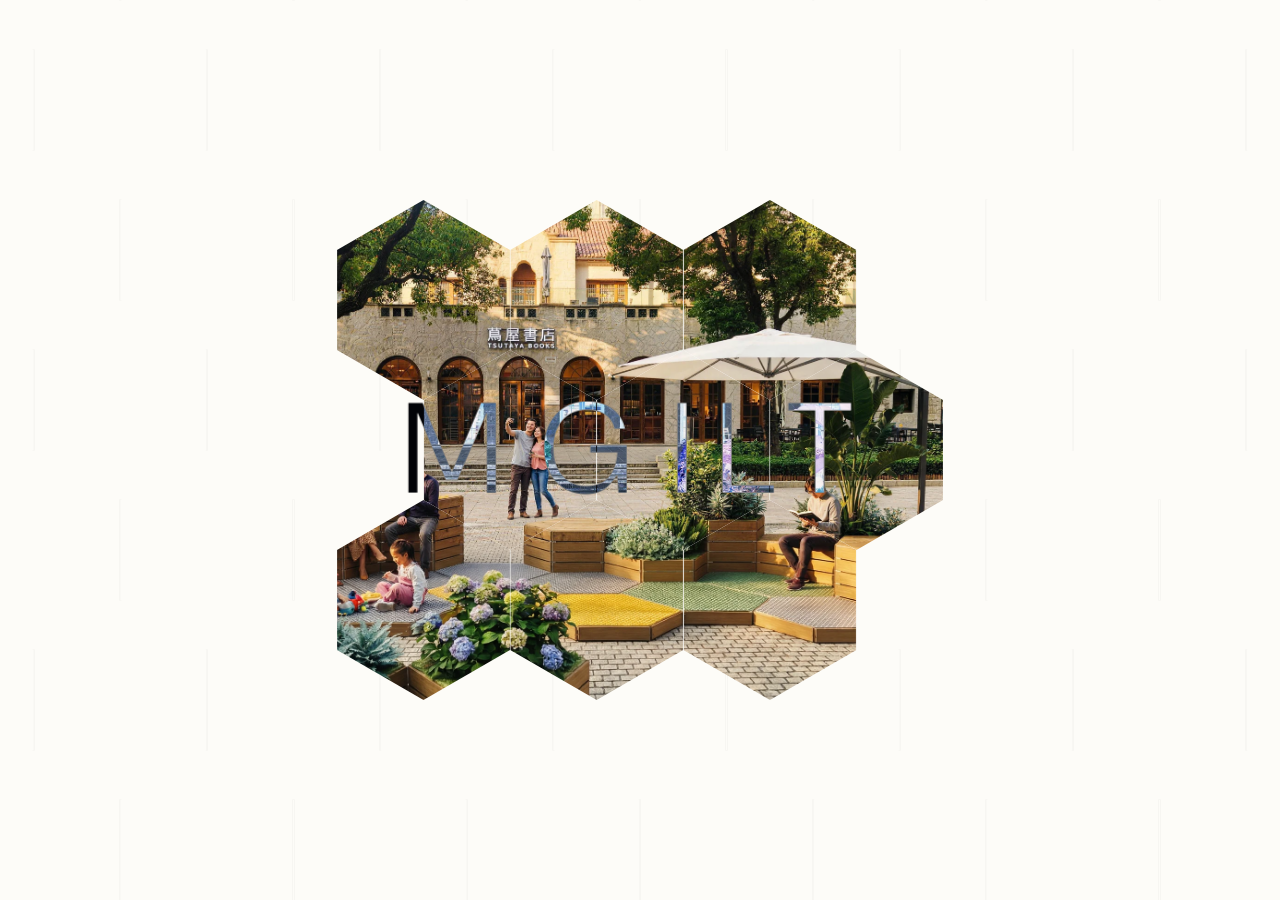
==== commit 4771b14f: "压缩首页图片为 WebP 格式，优化加载速度 - 首页图片从 34MB 压缩到 1.9MB（节省 95%） - 转换为 WebP 格式，保持清晰度 - 更新 HERO_IMGS 路径指向新格式 - 删" ====
--- a/index.html
+++ b/index.html
@@ -5,9 +5,10 @@
 <meta name="viewport" content="width=device-width, initial-scale=1.0">
 <title>MGILT 麦吉蓝图 — 模块化生态空间</title>
 <link rel="preconnect" href="https://fonts.googleapis.com">
-<link href="https://fonts.googleapis.com/css2?family=DM+Sans:ital,opsz,wght@0,9..40,300;0,9..40,400;0,9..40,500;1,9..40,300&family=Noto+Sans+SC:wght@300;400;500&family=Playfair+Display:ital,wght@0,400;0,500;1,400&family=JetBrains+Mono:wght@300;400&display=swap" rel="stylesheet">
+<link href="https://fonts.googleapis.com/css2?family=DM+Sans:ital,opsz,wght@0,9..40,300;0,9..40,400;0,9..40,500;1,9..40,300&family=Noto+Sans+SC:wght@300;400;500&family=Playfair+Display:ital,wght@0,400;0,500;1,400&family=JetBrains+Mono:wght@300;400&family=Source+Han+Sans+CN:wght@300;400;500&display=swap" rel="stylesheet">
 <script src="js/gsap.min.js"></script>
 <script src="js/ScrollTrigger.min.js"></script>
+<script src="https://cdn.sheetjs.com/xlsx-0.20.1/package/dist/xlsx.full.min.js"></script>
 <script type="importmap">
 {
   "imports": {
@@ -22,7 +23,7 @@
 :root{
 --black:#0a0a0a;--white:#fafaf8;--sage:#7A9E7E;--sage-light:#e8f0e9;--beige:#BFA27A;--beige-light:#f5f0e8;
 --gray-100:#f5f5f3;--gray-200:#e8e8e5;--gray-300:#d1d1cd;--gray-400:#a0a09b;--gray-500:#6b6b66;--gray-600:#3d3d3a;
---font-display:'DM Sans',sans-serif;--font-body:'Noto Sans SC','DM Sans',sans-serif;
+--font-display:'Source Han Sans CN','DM Sans',sans-serif;--font-body:'Source Han Sans CN','DM Sans',sans-serif;
 --nav-h:64px;--page-pad:clamp(24px,5vw,80px);
 --ease-out:cubic-bezier(0.16,1,0.3,1);--ease-in-out:cubic-bezier(0.65,0,0.35,1);
 }
@@ -66,6 +67,12 @@
 .mobile-toggle{display:none;flex-direction:column;gap:5px;width:24px;cursor:pointer}
 .mobile-toggle span{display:block;height:1.5px;background:var(--black);transition:all .3s}
 .mobile-menu{display:none;position:fixed;inset:0;top:var(--nav-h);background:var(--white);z-index:999;padding:40px var(--page-pad);flex-direction:column;gap:24px}
+
+/* === BACK TO TOP BUTTON === */
+.back-to-top{position:fixed;bottom:32px;right:32px;width:48px;height:48px;background:var(--black);color:var(--white);border:none;border-radius:50%;cursor:pointer;display:flex;align-items:center;justify-content:center;opacity:0;visibility:hidden;transition:all .3s;z-index:999;box-shadow:0 4px 12px rgba(0,0,0,.15)}
+.back-to-top.visible{opacity:1;visibility:visible}
+.back-to-top:hover{background:var(--sage);transform:translateY(-4px)}
+.back-to-top svg{width:20px;height:20px}
 .mobile-menu.open{display:flex}
 .mobile-menu a{font-size:24px;font-weight:300;font-family:var(--font-display)}
 
@@ -88,7 +95,7 @@
 
 /* === SECTION TITLES === */
 .section-label{font-size:11px;letter-spacing:3px;text-transform:uppercase;color:var(--gray-400);margin-bottom:16px;font-family:var(--font-display)}
-.section-title{font-family:var(--font-display);font-size:clamp(28px,4vw,48px);font-weight:300;line-height:1.2;margin-bottom:24px;letter-spacing:-0.5px}
+.section-title{font-family:var(--font-display);font-size:24px;font-weight:300;line-height:1.2;margin-bottom:24px;letter-spacing:-0.5px}
 .section-subtitle{font-size:15px;color:var(--gray-500);max-width:560px;line-height:1.8;font-weight:300}
 
 /* === FOOTER === */
@@ -566,15 +573,43 @@
 .dropdown-item{padding:10px 16px;font-size:12px;cursor:pointer;transition:background .2s}
 .dropdown-item:hover{background:var(--gray-100)}
 .preview-hint{font-size:11px;color:var(--sage);padding:4px 12px;background:var(--sage-light);border-radius:12px;margin-left:8px;font-weight:500}
-.editor-toolbar-title{font-family:var(--font-display);font-size:14px;letter-spacing:1px}
+.editor-toolbar-title{font-family:var(--font-display);font-size:14px;letter-spacing:1px;text-align:center}
 .editor-body{display:flex;flex:1;overflow:hidden}
-.editor-sidebar{width:220px;border-right:1px solid var(--gray-200);padding:24px;overflow-y:auto;flex-shrink:0}
-.editor-sidebar h3{font-size:11px;letter-spacing:2px;text-transform:uppercase;color:var(--gray-400);margin-bottom:16px;font-family:var(--font-display)}
-.module-palette{display:flex;flex-direction:column;gap:8px}
+.editor-sidebar{width:220px;border-right:1px solid var(--gray-200);padding:0;overflow-y:auto;flex-shrink:0}
+.editor-sidebar h3{font-size:11px;letter-spacing:2px;text-transform:uppercase;color:var(--gray-400);margin-bottom:0;font-family:var(--font-display);padding:16px 20px;cursor:pointer;display:flex;justify-content:space-between;align-items:center;user-select:none}
+.editor-sidebar h3:hover{background:var(--gray-100)}
+.editor-sidebar h3::after{content:'▲';font-size:10px;transition:transform 0.2s}
+.editor-sidebar h3.collapsed::after{transform:rotate(180deg)}
+.module-palette{display:flex;flex-direction:column;gap:8px;padding:0 20px;max-height:2000px;overflow:hidden;transition:max-height 0.3s, padding 0.3s}
+.module-palette.collapsed{max-height:0;padding:0 20px}
+.scene-element-palette{display:flex;flex-direction:column;gap:8px;padding:0 20px;max-height:2000px;overflow:hidden;transition:max-height 0.3s, padding 0.3s}
+.scene-element-palette.collapsed{max-height:0;padding:0 20px}
+.scene-element-item{display:flex;align-items:center;gap:12px;padding:10px 12px;border:2px solid transparent;cursor:pointer;transition:all .3s;border-radius:2px}
+.scene-element-item:hover{background:var(--gray-100)}
+.scene-element-item.selected{border-color:var(--sage);background:var(--sage-light)}
+.scene-element-icon{width:32px;height:32px;background:var(--gray-100);border-radius:6px;display:flex;align-items:center;justify-content:center;font-size:18px}
 .palette-item{display:flex;align-items:center;gap:12px;padding:10px 12px;border:2px solid transparent;cursor:pointer;transition:all .3s;border-radius:2px}
 .palette-item:hover{background:var(--gray-100)}
 .palette-item.selected{border-color:var(--black);background:var(--gray-100)}
-.palette-hex{width:32px;height:28px;clip-path:polygon(50% 0%,100% 25%,100% 75%,50% 100%,0% 75%,0% 25%);flex-shrink:0}
+/* 六边形缩略图 */
+.module-thumbnail{
+  width:36px;
+  height:36px;
+  display:flex;
+  align-items:center;
+  justify-content:center;
+  flex-shrink:0;
+}
+.module-hex{
+  width:32px;
+  height:28px;
+  clip-path:polygon(50% 0%,100% 25%,100% 75%,50% 100%,0% 75%,0% 25%);
+}
+
+/* 场景元素按钮选中状态 */
+#btn-umbrella.active{background:var(--sage);border-color:var(--sage);transform:scale(1.05)}
+#btn-umbrella:hover{background:var(--gray-100)}
+#btn-select-element.active{background:var(--sage);color:white;border-color:var(--sage)}
 .palette-info{font-size:12px;font-weight:300;position:relative}
 .palette-info span{display:block;font-size:10px;color:var(--gray-400);margin-top:2px}
 .pal-badge{position:absolute;top:-8px;right:-8px;background:var(--sage);color:white;font-size:10px;font-weight:700;min-width:16px;height:16px;line-height:16px;text-align:center;border-radius:8px;padding:0 4px;display:none}
@@ -845,7 +880,7 @@
 .opp-card p{font-size:14px;color:var(--gray-500);line-height:1.7}
 .opp-stat{font-family:var(--font-display);font-size:36px;color:var(--sage);margin-bottom:8px;font-weight:300}
 
-.partner-advantages{padding:120px 0;background:var(--gray-100)}
+.partner-advantages{padding:120px 0;background:#FAFAF8}
 .adv-grid{display:grid;grid-template-columns:repeat(4,1fr);gap:32px;margin-top:64px}
 .adv-card{background:var(--white);padding:40px 28px;text-align:center;transition:all .4s var(--ease-out)}
 .adv-card:hover{box-shadow:0 16px 48px rgba(0,0,0,.06)}
@@ -877,11 +912,12 @@
 .support-card p{font-size:13px;color:var(--gray-500);line-height:1.6}
 
 .partner-cta{padding:120px 0;background:linear-gradient(180deg,var(--black) 0%,var(--sage) 100%);text-align:center;color:var(--white)}
-.partner-cta h2{font-family:var(--font-display);font-size:clamp(28px,4vw,48px);font-weight:300;margin-bottom:24px;letter-spacing:2px}
+.partner-cta h2{font-family:var(--font-display);font-size:24px;font-weight:300;margin-bottom:24px;letter-spacing:2px}
 .partner-cta p{font-size:16px;color:rgba(255,255,255,.7);max-width:500px;margin:0 auto 40px;line-height:1.8}
 .partner-cta .btn{background:var(--white);color:var(--black);border-color:var(--white);font-size:14px;padding:16px 48px}
 .partner-cta .btn:hover{background:transparent;color:var(--white)}
 .partner-cta-note{font-size:13px;color:rgba(255,255,255,.5);margin-top:24px}
+.partner-contact-section{background:#FAFAF8;padding:120px 0}
 
 /* === CONTACT PAGE === */
 .contact-page{padding:calc(var(--nav-h) + 80px) 0 100px}
@@ -891,6 +927,8 @@
 .contact-info-block{margin-bottom:32px}
 .contact-info-block h4{font-size:12px;letter-spacing:1.5px;text-transform:uppercase;color:var(--gray-400);margin-bottom:12px;font-family:var(--font-display)}
 .contact-info-block p{font-size:14px;color:var(--gray-500);line-height:1.8}
+.contact-qr-codes{display:flex;gap:24px;margin-top:24px}
+.qr-code{width:100px;height:100px;border:1px solid var(--gray-200)}
 
 /* === ANIMATIONS === */
 .reveal{opacity:0;transform:translateY(30px);transition:all .8s var(--ease-out)}
@@ -1054,7 +1092,7 @@
   <!-- Hero 区域 -->
   <div style="padding-top:164px;padding-bottom:60px;text-align:center;max-width:1320px;margin:0 auto;padding-left:var(--page-pad);padding-right:var(--page-pad)">
     <div style="font-size:11px;letter-spacing:3px;text-transform:uppercase;color:#a0a09b;margin-bottom:16px;font-weight:300">The System</div>
-    <h1 style="font-size:clamp(28px,4vw,48px);font-weight:300;line-height:1.2;letter-spacing:-0.5px;color:#1A1A1A;margin-bottom:24px">六边形模块化系统</h1>
+    <h1 style="font-size:36px;font-weight:300;line-height:1.2;letter-spacing:-0.5px;color:#1A1A1A;margin-bottom:24px">六边形模块化系统</h1>
     <div style="max-width:560px;margin:0 auto">
       <p style="font-size:15px;color:#6b6b66;line-height:1.8;font-weight:300">以六边形为基础单元，通过标准化接口实现自由拼接。<br>从单一模块到完整生态空间，四步即可完成。</p>
     </div>
@@ -1064,7 +1102,7 @@
   <div style="max-width:1320px;margin:0 auto;padding:0 var(--page-pad) 100px">
     <div style="margin-bottom:80px;text-align:center">
       <div style="font-size:11px;letter-spacing:3px;text-transform:uppercase;color:#a0a09b;margin-bottom:16px;font-weight:300">Comparison</div>
-      <h2 style="font-size:clamp(28px,4vw,48px);font-weight:300;line-height:1.2;letter-spacing:-0.5px;color:#1A1A1A">传统搭建 vs MGILT</h2>
+      <h2 style="font-size:24px;font-weight:300;line-height:1.2;letter-spacing:-0.5px;color:#1A1A1A">传统搭建 vs MGILT</h2>
     </div>
     <div style="border-top:1px solid #e5e5e5">
       <div style="display:grid;grid-template-columns:1fr 1fr 1fr;padding:32px 0;border-bottom:1px solid #e5e5e5;align-items:center">
@@ -1102,7 +1140,7 @@
     <div style="max-width:1320px;margin:0 auto;padding:0 var(--page-pad);position:relative;z-index:1">
       <div style="margin-bottom:80px;text-align:center">
         <div style="font-size:11px;letter-spacing:3px;text-transform:uppercase;color:#a0a09b;margin-bottom:16px;font-weight:300">Core Units</div>
-        <h2 style="font-size:clamp(28px,4vw,48px);font-weight:300;line-height:1.2;letter-spacing:-0.5px;color:#1A1A1A">六大核心模块</h2>
+        <h2 style="font-size:24px;font-weight:300;line-height:1.2;letter-spacing:-0.5px;color:#1A1A1A">六大核心模块</h2>
       </div>
       <div id="modulesGrid" style="display:grid;grid-template-columns:repeat(3,1fr);gap:48px">
         <!-- 模块卡片由 JS 生成 -->
@@ -1111,11 +1149,11 @@
   </div>
 
   <!-- 四步构建 -->
-  <div style="padding:100px 0;background:#fff">
+  <div style="padding:100px 0;background:#FAFAF8">
     <div style="max-width:1320px;margin:0 auto;padding:0 var(--page-pad)">
       <div style="margin-bottom:80px;text-align:center">
         <div style="font-size:11px;letter-spacing:3px;text-transform:uppercase;color:#a0a09b;margin-bottom:16px;font-weight:300">Process</div>
-        <h2 style="font-size:clamp(28px,4vw,48px);font-weight:300;line-height:1.2;letter-spacing:-0.5px;color:#1A1A1A">四步构建你的空间</h2>
+        <h2 style="font-size:24px;font-weight:300;line-height:1.2;letter-spacing:-0.5px;color:#1A1A1A">四步构建你的空间</h2>
       </div>
       <div style="display:flex;gap:80px;align-items:stretch">
         <div id="stepsList" style="flex:0 0 30%;display:flex;flex-direction:column">
@@ -1133,7 +1171,7 @@
     <div style="max-width:1320px;margin:0 auto;padding:0 var(--page-pad)">
       <div style="margin-bottom:80px;text-align:center">
         <div style="font-size:11px;letter-spacing:3px;text-transform:uppercase;color:rgba(255,255,255,0.4);margin-bottom:16px;font-weight:300">Specifications</div>
-        <h2 style="font-size:clamp(28px,4vw,48px);font-weight:300;line-height:1.2;letter-spacing:-0.5px;color:#fff">技术规格</h2>
+        <h2 style="font-size:24px;font-weight:300;line-height:1.2;letter-spacing:-0.5px;color:#fff">技术规格</h2>
       </div>
       <div style="display:grid;grid-template-columns:repeat(3,1fr);gap:80px;margin-bottom:80px;text-align:center">
         <div>
@@ -1287,7 +1325,7 @@
       if (!list || !image) return;
 
       list.innerHTML = steps.map((s, i) => `
-        <div class="step-item" data-index="${i}" style="padding:32px;border-left:2px solid transparent;transition:all 0.5s;opacity:${i === 0 ? '1' : '0.3'};background:${i === 0 ? '#fafaf8' : 'transparent'};flex:1;display:flex;flex-direction:column;justify-content:center">
+        <div class="step-item" data-index="${i}" style="padding:32px;border-left:2px solid transparent;transition:all 0.5s;opacity:${i === 0 ? '1' : '0.3'};background:${i === 0 ? '#e8f0e9' : 'transparent'};flex:1;display:flex;flex-direction:column;justify-content:center">
           <div style="display:flex;align-items:center;gap:24px;margin-bottom:16px">
             <span style="font-size:24px;font-weight:300;font-family:'JetBrains Mono',monospace">${s.id}</span>
             <h3 style="font-size:16px;font-weight:400;letter-spacing:-0.3px">${s.title}</h3>
@@ -1319,8 +1357,8 @@
 
       list.querySelectorAll('.step-item').forEach((item, i) => {
         if (i === idx) {
-          item.style.borderLeftColor = '#1A1A1A';
-          item.style.background = '#fafaf8';
+          item.style.borderLeftColor = '#7A9E7E';
+          item.style.background = '#e8f0e9';
           item.style.opacity = '1';
         } else {
           item.style.borderLeftColor = 'transparent';
@@ -1503,7 +1541,9 @@
         <button onclick="editorAction('undo')" id="editorUndoBtn" style="opacity:.4" disabled>撤销</button>
         <button onclick="console.log('保存 clicked');editorAction('save')">保存</button>
         <button onclick="showUpdateModal()" id="updateBtn" style="display:none;background:var(--sage);color:white;border-color:var(--sage)">更新</button>
+        <button onclick="toggleElementSelectMode()" id="btn-select-element" style="background:var(--gray-100)">选择</button>
         <button onclick="editorAction('screenshot')">截图</button>
+        <button onclick="exportDesignExcel()" style="background:var(--sage);color:white">导出报表</button>
               </div>
       <div class="editor-toolbar-title">MGILT 空间设计台</div>
       <div class="editor-toolbar-right" style="display:flex;gap:8px;align-items:center">
@@ -1515,37 +1555,44 @@
     </div>
     <div class="editor-body">
       <div class="editor-sidebar">
-        <h3>模块面板</h3>
+        <h3 id="modulePaletteHeader" onclick="toggleModulePalette()" style="cursor:pointer">模块面板</h3>
         <div class="module-palette" id="modulePalette"></div>
-        <div style="margin-top:16px">
-          <h3>快捷键</h3>
-          <p style="font-size:11px;color:var(--gray-500);line-height:1.8;margin-top:8px">
+        <h3 id="sceneElementHeader" onclick="toggleSceneElementPalette()" style="cursor:pointer">场景元素</h3>
+        <div class="scene-element-palette" id="sceneElementPalette"></div>
+        <div style="padding:16px 20px;border-top:1px solid var(--gray-200)">
+          <p style="font-size:11px;color:var(--gray-500);line-height:1.8">
+            <b style="color:var(--gray-600)">快捷键</b><br>
             1-6: 切换模块<br>
             Ctrl+Z: 撤销<br>
             右键: 移除模块<br>
-            滚轮: 缩放视图<br>
-            左键按住: 旋转视图<br>
-            右键按住: 平移视图
+            R: 旋转元素
           </p>
         </div>
       </div>
-      <div class="editor-canvas" id="editorCanvas"></div>
+      <div class="editor-canvas" id="editorCanvas" tabindex="0"></div>
       <div class="editor-stats" id="editorStats">
         <div class="stat-section">
           <h3>推荐组合</h3>
           <div style="margin-top:8px">
             <select id="recommendSelect" onchange="applyRecommend(this.value)" style="width:100%;padding:8px 12px;font-size:12px;border:1px solid var(--gray-200);border-radius:6px;background:var(--white);cursor:pointer">
               <option value="">请选择...</option>
-              <option value="coffee">☕ 咖啡店</option>
               <option value="restaurant">🍽️ 餐厅外摆</option>
               <option value="office">💼 办公交流</option>
               <option value="school">🎓 学校庭院</option>
-              <option value="lounge">🛋️ 休闲 lounge</option>
-              <option value="retail">🏪 零售店铺</option>
             </select>
           </div>
         </div>
         <div class="stat-section" style="margin-top:32px">
+          <h3>场地范围</h3>
+          <div style="margin-top:8px;display:flex;align-items:center;gap:8px">
+            <input type="number" id="siteLength" placeholder="长" min="1" max="100" step="0.1" style="width:60px;padding:6px 8px;font-size:12px;border:1px solid var(--gray-200);border-radius:4px;text-align:center">
+            <span style="color:var(--gray-500);font-size:12px">×</span>
+            <input type="number" id="siteWidth" placeholder="宽" min="1" max="100" step="0.1" style="width:60px;padding:6px 8px;font-size:12px;border:1px solid var(--gray-200);border-radius:4px;text-align:center">
+            <span style="color:var(--gray-500);font-size:12px">m</span>
+          </div>
+          <button onclick="setSiteSize()" style="margin-top:8px;width:100%;padding:8px 12px;font-size:12px;background:var(--sage);color:white;border:none;border-radius:6px;cursor:pointer">应用范围</button>
+        </div>
+        <div class="stat-section" style="margin-top:16px">
           <h3>设计统计</h3>
           <div class="stat-row"><span>总模块数</span><span class="val" id="statTotal">0</span></div>
           <div class="stat-row"><span>总面积</span><span class="val" id="statArea">0 m²</span></div>
@@ -1845,11 +1892,11 @@
   <div class="dash-layout">
     <div class="dash-sidebar">
       <div class="dash-user">
-        <label class="dash-avatar" id="dashAvatarLabel" style="cursor:pointer;width:48px;height:48px;border-radius:50%;background:var(--sage-light);display:flex;align-items:center;justify-content:center;font-family:var(--font-display);color:var(--sage);font-size:18px;margin-bottom:12px;overflow:hidden;position:relative">
+        <label class="dash-avatar" id="dashAvatarLabel" for="dashAvatarInput" style="cursor:pointer;width:48px;height:48px;border-radius:50%;background:var(--sage-light);display:flex;align-items:center;justify-content:center;font-family:var(--font-display);color:var(--sage);font-size:18px;margin-bottom:12px;overflow:hidden;position:relative">
           <img id="dashAvatarImg" style="width:100%;height:100%;object-fit:cover;display:none" alt="avatar">
           <span id="dashAvatarInitial" style="pointer-events:none"></span>
-          <input type="file" id="dashAvatarInput" accept="image/*" style="position:absolute;opacity:0;width:0;height:0" onchange="handleDashAvatarChange(this)">
         </label>
+        <input type="file" id="dashAvatarInput" accept="image/*" style="position:absolute;opacity:0;width:0;height:0" onchange="handleDashAvatarChange(this)">
         <div id="dashNameWrap" style="margin-top:12px">
           <h4 id="dashUserTitle" onclick="startEditDashName()" style="cursor:pointer" title="点击修改">用户中心</h4>
           <input type="text" id="dashNameInput" style="display:none;width:100%;font-size:14px;border:1px solid var(--sage);border-radius:4px;padding:2px 6px;margin-top:4px" maxlength="20" onblur="saveDashName()" onkeydown="if(event.key==='Enter')saveDashName()">
@@ -1936,7 +1983,7 @@
   <div class="cases-hero">
     <div class="container">
       <div class="section-label reveal">Projects</div>
-      <div class="section-title reveal">案例展示</div>
+      <div class="section-title reveal" style="font-size:36px">案例展示</div>
       <div class="section-subtitle reveal" style="margin:0 auto;text-align:center">探索 MGILT 模块化系统在不同场景下的应用实践。</div>
     </div>
   </div>
@@ -2045,7 +2092,7 @@
       <h1>成为 <span>MGILT</span> 合作伙伴</h1>
       <p class="partner-hero-subtitle">构建未来户外空间市场</p>
       <div class="partner-hero-cta">
-        <a href="#partner-apply" class="btn btn-sage">立即申请</a>
+        <a href="javascript:void(0)" class="btn btn-sage" onclick="if(window.navigateTo){window.navigateTo('partner');setTimeout(()=>document.getElementById('partnerContactSection').scrollIntoView({behavior:'smooth'}),300)}else{document.getElementById('partnerContactSection').scrollIntoView({behavior:'smooth'})}">立即申请</a>
       </div>
     </div>
     <div class="partner-scroll-hint">向下滚动 ↓</div>
@@ -2102,36 +2149,6 @@
           <div class="adv-icon"><svg viewBox="0 0 32 32"><path d="M16 4 L16 12"/><path d="M8 16 L24 16"/><path d="M16 12 Q24 16 16 28 Q8 16 16 12"/></svg></div>
           <h4>高复购潜力</h4>
           <p>空间可扩展、可迁移，客户持续追加配置需求</p>
-        </div>
-      </div>
-    </div>
-  </div>
-
-  <div class="partner-profit">
-    <div class="container">
-      <div class="section-label reveal">Profit Model</div>
-      <div class="profit-intro">
-        <h3>盈利逻辑</h3>
-        <p>不是卖产品，而是卖空间解决方案。我们提供的不只是模块，而是完整的高利润商业模式。</p>
-      </div>
-      <div class="profit-model">
-        <div class="profit-card reveal">
-          <div class="quote-mark">"</div>
-          <h4>单模块销售</h4>
-          <p>标准化模块独立销售，客户按需采购</p>
-          <div class="profit-highlight">高周转 · 低库存</div>
-        </div>
-        <div class="profit-card reveal">
-          <div class="quote-mark">"</div>
-          <h4>空间方案销售</h4>
-          <p>基于编辑器的一站式空间解决方案交付</p>
-          <div class="profit-highlight">高客单价 · 高利润</div>
-        </div>
-        <div class="profit-card reveal">
-          <div class="quote-mark">"</div>
-          <h4>项目合作</h4>
-          <p>与地产、民宿、景区等大型项目深度合作</p>
-          <div class="profit-highlight">长期收益 · 品牌背书</div>
         </div>
       </div>
     </div>
@@ -2195,19 +2212,19 @@
         <div>
           <div class="contact-info-block">
             <h4>总部</h4>
-            <p>上海市浦东新区陆家嘴环路 1088号<br>MGILT 创新中心 28层<br>200120</p>
+            <p>上海市徐汇区龙腾大道2937号1-7</p>
           </div>
           <div class="contact-info-block">
             <h4>联系方式</h4>
-            <p>电话：+86 21 6888 8888<br>邮箱：<a href="/cdn-cgi/l/email-protection" class="__cf_email__" data-cfemail="18707d74747758757f71746c367b7775">[email&#160;protected]</a><br>工作时间：周一至周五 9:00-18:00</p>
-          </div>
-          <div class="contact-info-block">
-            <h4>研发中心</h4>
-            <p>深圳市南山区科技园<br>MGILT 研发基地</p>
+            <p>电话：+86-21-65982678<br>86-13917257348<br>邮箱：<a href="mailto:contact@mgilt.com">contact@mgilt.com</a></p>
           </div>
           <div class="contact-info-block">
             <h4>关注我们</h4>
-            <p>微信公众号：MGILT麦吉蓝图<br>微博：@MGILT官方<br>小红书：MGILT 模块化空间</p>
+            <p>微信公众号：MGILT麦吉蓝图<br>小红书：麦吉花园</p>
+          </div>
+          <div class="contact-qr-codes">
+            <img src="images/qr-wechat.jpg" alt="微信公众号二维码" class="qr-code">
+            <img src="images/qr-xiaohongshu.jpg" alt="小红书二维码" class="qr-code">
           </div>
         </div>
       </div>
@@ -2274,6 +2291,7 @@
 window.navigateTo=navigateTo;
 function navMobile(page){document.getElementById('mobileMenu').classList.remove('open');navigateTo(page)}
 function toggleMobile(){document.getElementById('mobileMenu').classList.toggle('open')}
+window.toggleModulePalette=function(){const h=document.getElementById('modulePaletteHeader');const p=document.getElementById('modulePalette');const isCollapsed=h.classList.contains('collapsed');if(isCollapsed){h.classList.remove('collapsed');p.style.display='block'}else{h.classList.add('collapsed');p.style.display='none'}};
 function showTab(tab){
   if(tab==='login'){
     document.getElementById('tabLogin').className='login-tab active';
@@ -2404,9 +2422,9 @@
 
 /* === HOME VISUALS - NEW HERO ANIMATION === */
 const HERO_IMGS = [
-  "images/首页01.png",
-  "images/首页02.png",
-  "images/首页03.JPG"
+  "images/首页01.webp",
+  "images/首页02.webp",
+  "images/首页03.webp"
 ];
 
 const LAYOUTS = [
@@ -3215,10 +3233,10 @@
   {name:'智慧养老社区',loc:'苏州 · 园区',type:'residential',mods:['A','A','B','C','E','F'],h:280,c1:'#e8f0e9',c2:'#f0ece4'},
 ];
 const PROJECTS=[
-  {id:1,title:'国际学校户外交流空间',category:'教育空间',location:'上海',modules:['Module D','Module F','Module C'],images:['images/project1.jpg'],alignment:'left'},
+  {id:1,title:'国际学校户外交流空间',category:'教育空间',location:'上海',modules:['Module D','Module F','Module C'],images:['images/school-1.jpg','images/school-2.jpg','images/school-3.jpg','images/school-4.jpg'],alignment:'left'},
   {id:2,title:'巨鹿路西班牙餐厅',category:'商业空间',location:'上海',modules:['Module A','Module B','Module E'],images:['images/project2-1.jpg','images/project2-2.jpg'],alignment:'right'},
   {id:3,title:'开放办公空间',category:'公共空间',location:'上海',modules:['Module B','Module D','Module F'],images:['images/project3-1.jpg','images/project3-2.jpg'],alignment:'left'},
-  {id:4,title:'徐汇西岸咖啡厅',category:'商业空间',location:'上海',modules:['Module C','Module G','Module H'],images:['images/project4-1.jpg','images/project4-2.jpg'],alignment:'right'},
+  {id:4,title:'徐汇西岸咖啡厅',category:'商业空间',location:'上海',modules:['Module C','Module G','Module H'],images:['images/xuhu-westbank-1.jpg','images/xuhu-westbank-2.jpg'],alignment:'right'},
   {id:5,title:'山间冥想亭',category:'公共空间',location:'杭州 · 西湖',modules:['Module A','Module S'],images:['https://picsum.photos/seed/mgilt5a/2000/1200','https://picsum.photos/seed/mgilt5b/2000/1200'],alignment:'left'},
 ];
 function initCasesNew(filter='all'){
@@ -3241,7 +3259,7 @@
         <div class="case-flow-info">
           <div class="case-flow-info-top">
             <div style="font-family:'JetBrains Mono',monospace;font-size:10px;letter-spacing:.3em;text-transform:uppercase;opacity:.3;margin-bottom:16px">Project / ${idx+1}</div>
-            <h3 style="font-family:'Playfair Display',serif;font-size:clamp(28px,3vw,42px);font-weight:300;line-height:1.15;letter-spacing:-.5px">${p.title}</h3>
+            <h3 style="font-family:var(--font-display);font-size:clamp(28px,3vw,42px);font-weight:300;line-height:1.15;letter-spacing:-.5px">${p.title}</h3>
           </div>
           <div class="case-flow-meta">
             <div class="case-flow-meta-row"><span class="case-flow-meta-label">Category</span><span class="case-flow-meta-value">${p.category}</span></div>
@@ -3519,5 +3537,19 @@
 });
 </script>
 <script type="module" src="./js/editor-3d.js"></script>
+  <!-- 回到顶部按钮 -->
+  <button class="back-to-top" id="backToTop" onclick="window.scrollTo({top:0,behavior:'smooth'})">
+    <svg viewBox="0 0 24 24" fill="none" stroke="currentColor" stroke-width="2">
+      <path d="M18 15l-6-6-6 6"/>
+    </svg>
+  </button>
+  <script>
+    // 监听滚动，显示/隐藏回到顶部按钮
+    window.addEventListener('scroll',function(){
+      var btn=document.getElementById('backToTop');
+      if(window.scrollY>500){btn.classList.add('visible');}
+      else{btn.classList.remove('visible');}
+    });
+  </script>
 </body>
 </html>
